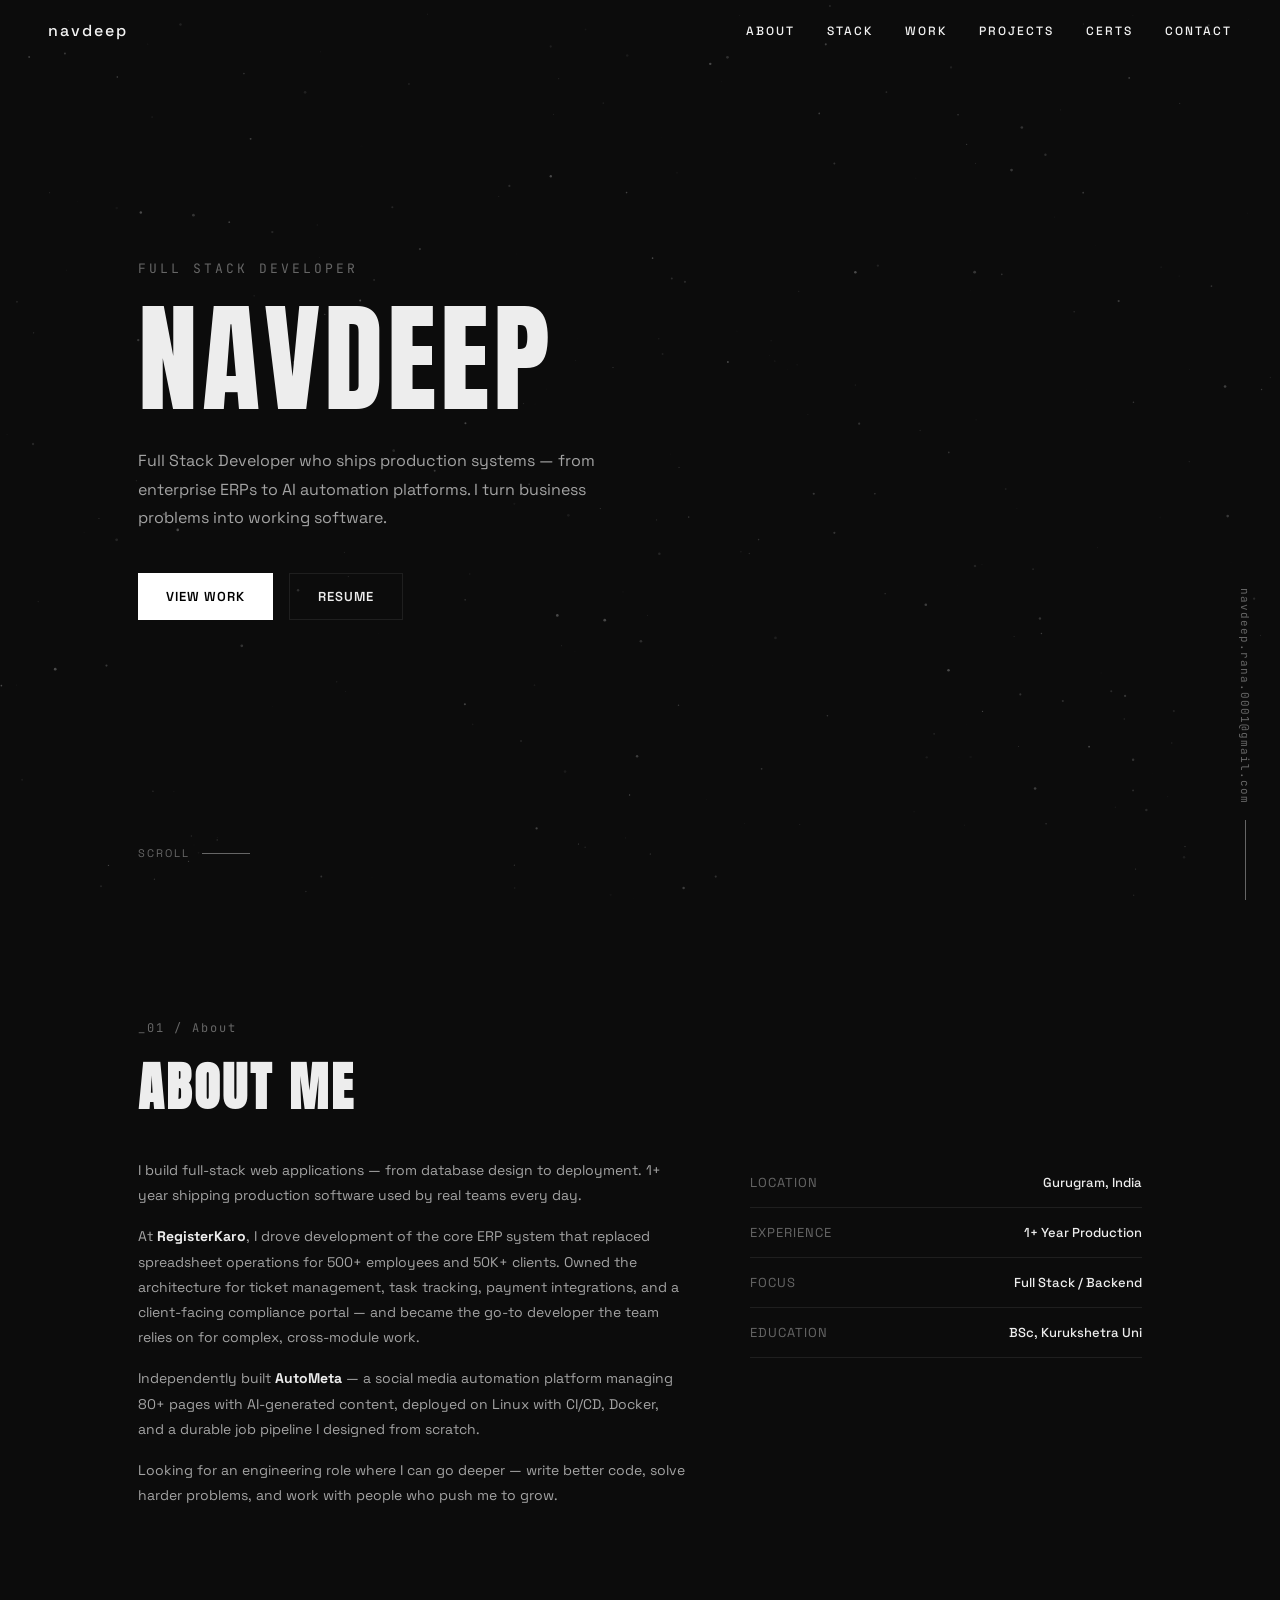
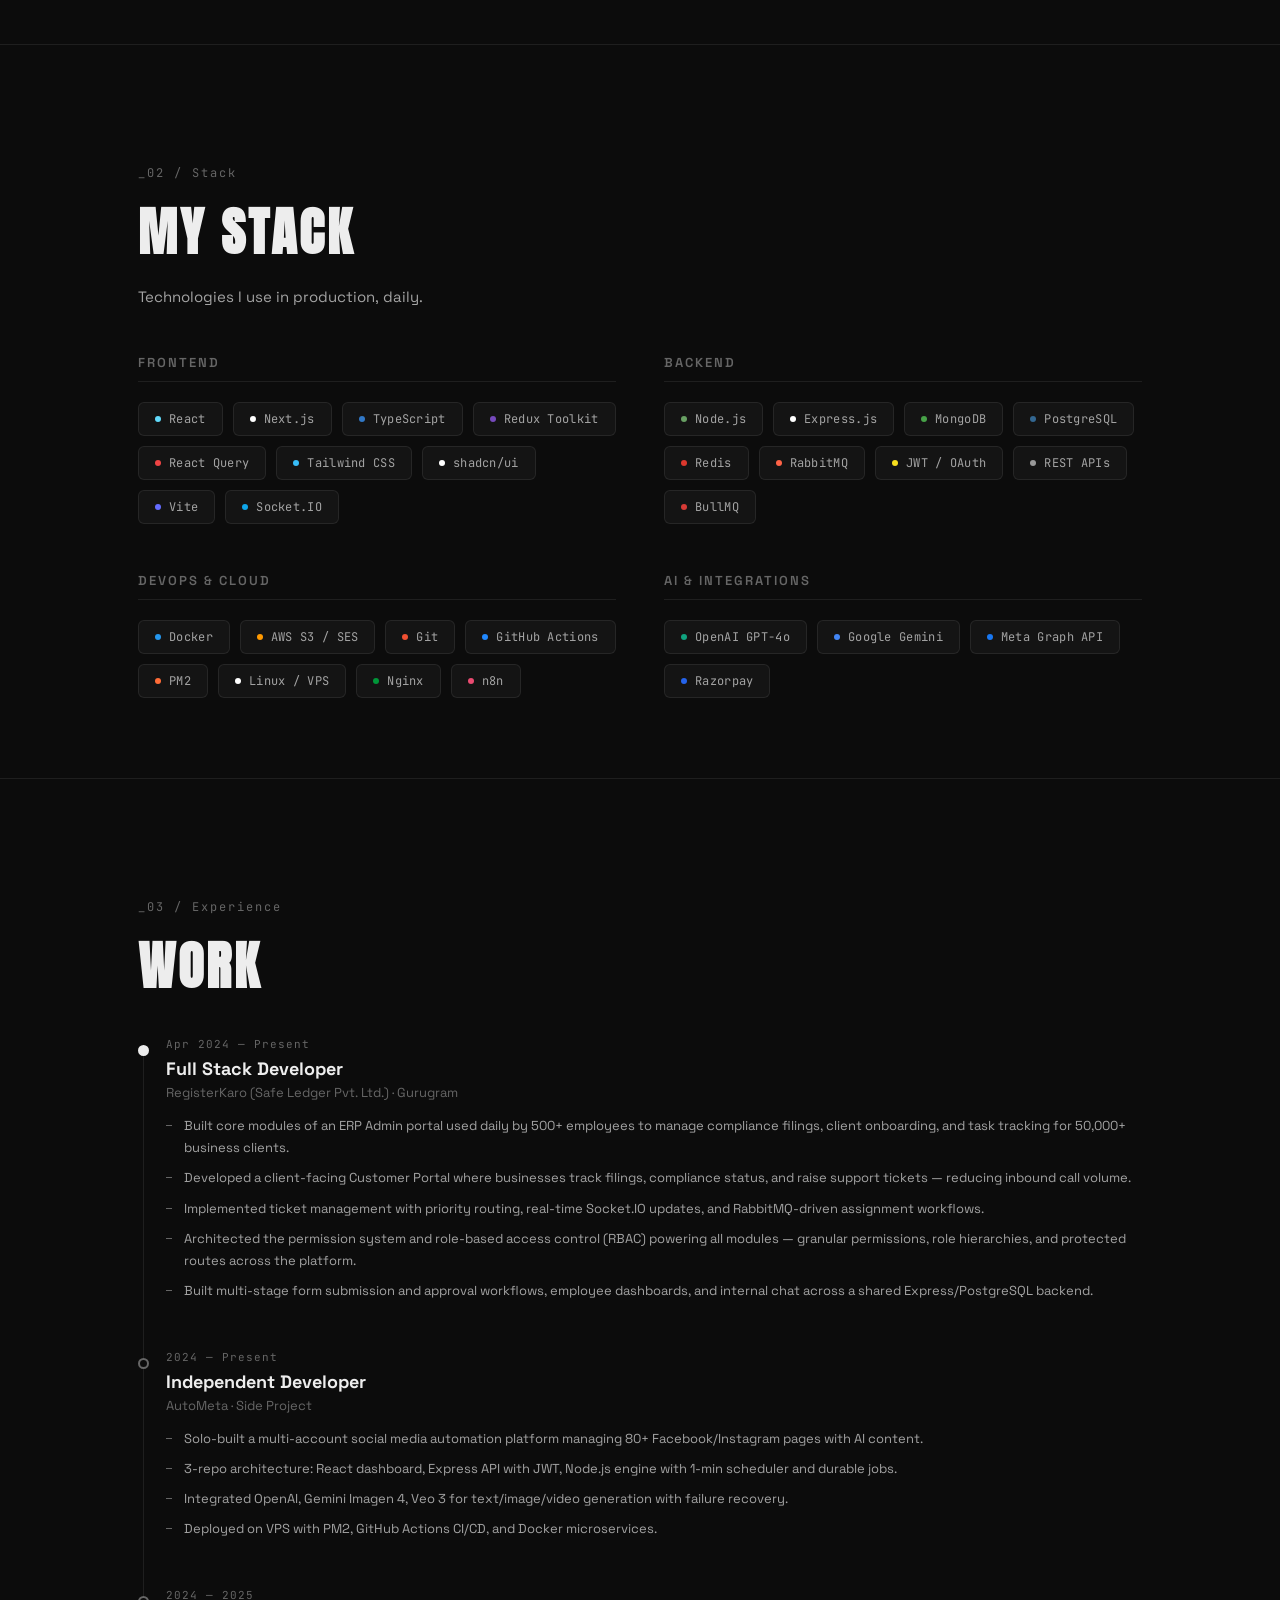
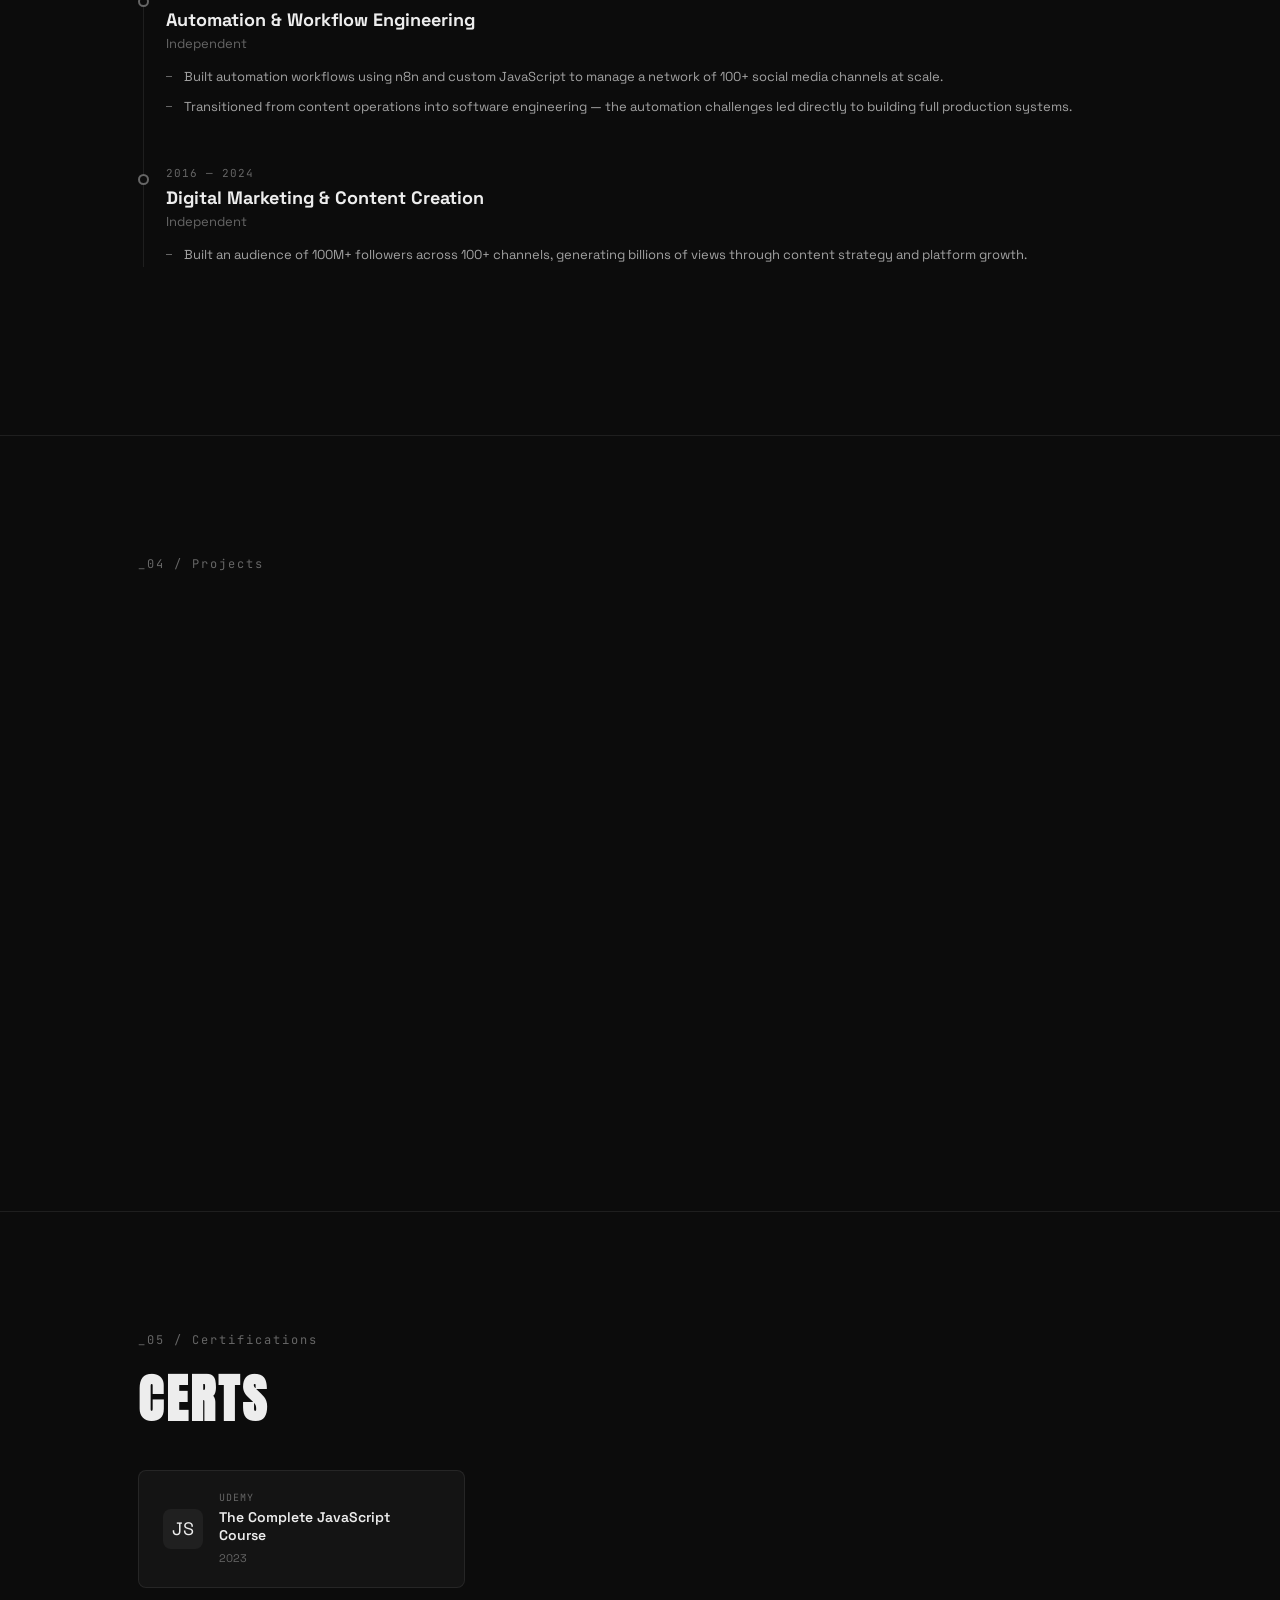
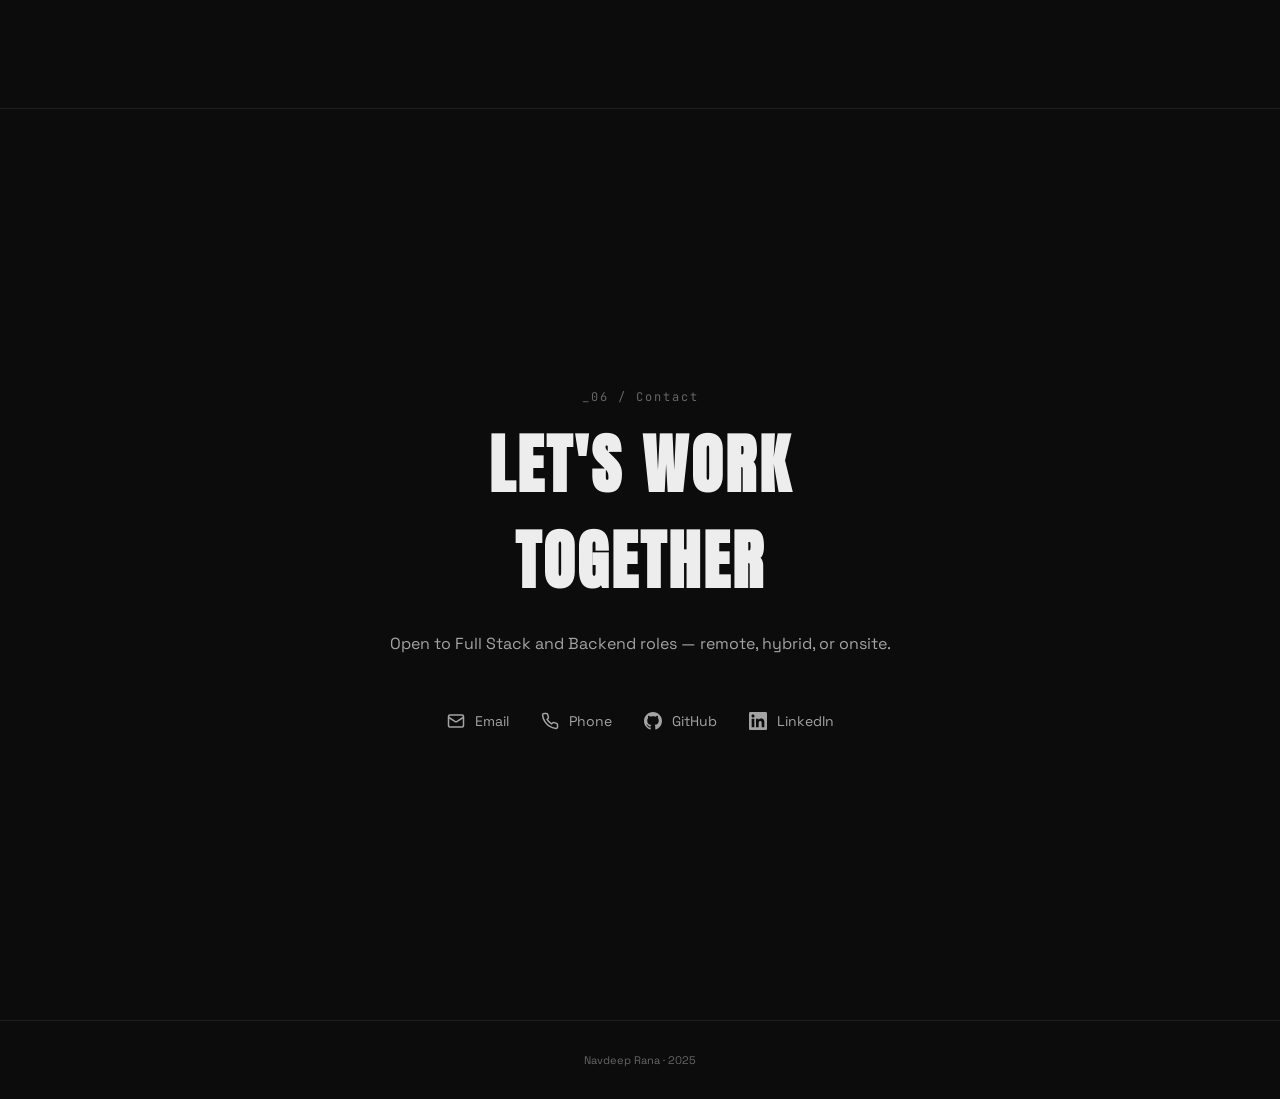
==== index.html @ f8d30737 "feat: portfolio site — space theme, shooting stars, trippy cursor, ATS resume - Loading screen with " ====
<!DOCTYPE html>
<html lang="en">
<head>
<meta charset="UTF-8">
<meta name="viewport" content="width=device-width, initial-scale=1.0">
<title>Navdeep | Full Stack Developer</title>
<link rel="preconnect" href="https://fonts.googleapis.com">
<link href="https://fonts.googleapis.com/css2?family=Anton&family=Space+Grotesk:wght@300;400;500;600;700&family=JetBrains+Mono:wght@400;500&display=swap" rel="stylesheet">
<link rel="stylesheet" href="style.css">
</head>
<body>

<!-- Loading Screen -->
<div class="loader" id="loader">
  <div class="loader-text" id="loaderText"></div>
</div>

<!-- Trippy Cursor (mix-blend-mode difference) -->
<div class="cursor" id="cursor"></div>

<canvas id="stars"></canvas>

<div class="side-email">navdeep.rana.0001@gmail.com</div>

<nav class="nav">
  <a href="#" class="nav-logo">navdeep</a>
  <div class="nav-links">
    <a href="#about">About</a>
    <a href="#stack">Stack</a>
    <a href="#experience">Work</a>
    <a href="#projects">Projects</a>
    <a href="#certifications">Certs</a>
    <a href="#contact">Contact</a>
  </div>
</nav>

<section class="hero" id="hero">
  <div class="hero-label">Full Stack Developer</div>
  <h1 class="hero-title" id="heroName"></h1>
  <p class="hero-sub">Full Stack Developer who ships production systems &mdash; from enterprise ERPs to AI automation platforms. I turn business problems into working software.</p>
  <div class="hero-cta">
    <a href="#projects" class="btn btn-primary">View Work</a>
    <a href="./Navdeep_Rana_CV.pdf" class="btn btn-ghost" download="Navdeep_Rana_CV.pdf">Resume</a>
  </div>
  <div class="scroll-hint"><span>Scroll</span><div class="scroll-hint-line"></div></div>
</section>

<section class="section" id="about">
  <div class="section-inner">
    <div class="section-label">_01 / About</div>
    <h2 class="section-title">About Me</h2>
    <div class="about-grid">
      <div class="about-text">
        <p>I build full-stack web applications &mdash; from database design to deployment. 1+ year shipping production software used by real teams every day.</p>
        <p>At <strong>RegisterKaro</strong>, I drove development of the core ERP system that replaced spreadsheet operations for 500+ employees and 50K+ clients. Owned the architecture for ticket management, task tracking, payment integrations, and a client-facing compliance portal &mdash; and became the go-to developer the team relies on for complex, cross-module work.</p>
        <p>Independently built <strong>AutoMeta</strong> &mdash; a social media automation platform managing 80+ pages with AI-generated content, deployed on Linux with CI/CD, Docker, and a durable job pipeline I designed from scratch.</p>
        <p>Looking for an engineering role where I can go deeper &mdash; write better code, solve harder problems, and work with people who push me to grow.</p>
      </div>
      <div class="about-details">
        <div class="detail-row"><span class="detail-label">Location</span><span class="detail-value">Gurugram, India</span></div>
        <div class="detail-row"><span class="detail-label">Experience</span><span class="detail-value">1+ Year Production</span></div>
        <div class="detail-row"><span class="detail-label">Focus</span><span class="detail-value">Full Stack / Backend</span></div>
        <div class="detail-row"><span class="detail-label">Education</span><span class="detail-value">BSc, Kurukshetra Uni</span></div>
      </div>
    </div>
  </div>
</section>

<div class="section-divider"></div>

<section class="section stack-section" id="stack">
  <div class="section-inner">
    <div class="section-label">_02 / Stack</div>
    <h2 class="section-title">My Stack</h2>
    <p class="section-sub">Technologies I use in production, daily.</p>
    <div class="stack-categories">
      <div class="stack-category">
        <h3>Frontend</h3>
        <div class="stack-grid">
          <div class="stack-item"><span class="stack-dot" style="--dot-color: #61dafb"></span>React</div>
          <div class="stack-item"><span class="stack-dot" style="--dot-color: #fff"></span>Next.js</div>
          <div class="stack-item"><span class="stack-dot" style="--dot-color: #3178c6"></span>TypeScript</div>
          <div class="stack-item"><span class="stack-dot" style="--dot-color: #764abc"></span>Redux Toolkit</div>
          <div class="stack-item"><span class="stack-dot" style="--dot-color: #ef4444"></span>React Query</div>
          <div class="stack-item"><span class="stack-dot" style="--dot-color: #38bdf8"></span>Tailwind CSS</div>
          <div class="stack-item"><span class="stack-dot" style="--dot-color: #fff"></span>shadcn/ui</div>
          <div class="stack-item"><span class="stack-dot" style="--dot-color: #646cff"></span>Vite</div>
          <div class="stack-item"><span class="stack-dot" style="--dot-color: #0ea5e9"></span>Socket.IO</div>
        </div>
      </div>
      <div class="stack-category">
        <h3>Backend</h3>
        <div class="stack-grid">
          <div class="stack-item"><span class="stack-dot" style="--dot-color: #68a063"></span>Node.js</div>
          <div class="stack-item"><span class="stack-dot" style="--dot-color: #fff"></span>Express.js</div>
          <div class="stack-item"><span class="stack-dot" style="--dot-color: #47a248"></span>MongoDB</div>
          <div class="stack-item"><span class="stack-dot" style="--dot-color: #336791"></span>PostgreSQL</div>
          <div class="stack-item"><span class="stack-dot" style="--dot-color: #dc382d"></span>Redis</div>
          <div class="stack-item"><span class="stack-dot" style="--dot-color: #ff6347"></span>RabbitMQ</div>
          <div class="stack-item"><span class="stack-dot" style="--dot-color: #f7df1e"></span>JWT / OAuth</div>
          <div class="stack-item"><span class="stack-dot" style="--dot-color: #999"></span>REST APIs</div>
          <div class="stack-item"><span class="stack-dot" style="--dot-color: #d63a35"></span>BullMQ</div>
        </div>
      </div>
      <div class="stack-category">
        <h3>DevOps & Cloud</h3>
        <div class="stack-grid">
          <div class="stack-item"><span class="stack-dot" style="--dot-color: #2496ed"></span>Docker</div>
          <div class="stack-item"><span class="stack-dot" style="--dot-color: #ff9900"></span>AWS S3 / SES</div>
          <div class="stack-item"><span class="stack-dot" style="--dot-color: #f05032"></span>Git</div>
          <div class="stack-item"><span class="stack-dot" style="--dot-color: #2088ff"></span>GitHub Actions</div>
          <div class="stack-item"><span class="stack-dot" style="--dot-color: #ff6c37"></span>PM2</div>
          <div class="stack-item"><span class="stack-dot" style="--dot-color: #fff"></span>Linux / VPS</div>
          <div class="stack-item"><span class="stack-dot" style="--dot-color: #009639"></span>Nginx</div>
          <div class="stack-item"><span class="stack-dot" style="--dot-color: #ea4b71"></span>n8n</div>
        </div>
      </div>
      <div class="stack-category">
        <h3>AI & Integrations</h3>
        <div class="stack-grid">
          <div class="stack-item"><span class="stack-dot" style="--dot-color: #10a37f"></span>OpenAI GPT-4o</div>
          <div class="stack-item"><span class="stack-dot" style="--dot-color: #4285f4"></span>Google Gemini</div>
          <div class="stack-item"><span class="stack-dot" style="--dot-color: #1877f2"></span>Meta Graph API</div>
          <div class="stack-item"><span class="stack-dot" style="--dot-color: #2563eb"></span>Razorpay</div>
        </div>
      </div>
    </div>
  </div>
</section>

<div class="section-divider"></div>

<section class="section" id="experience">
  <div class="section-inner">
    <div class="section-label">_03 / Experience</div>
    <h2 class="section-title">Work</h2>
    <div class="timeline">
      <div class="timeline-item">
        <div class="timeline-dot"></div>
        <div class="timeline-content">
          <div class="timeline-date">Apr 2024 &mdash; Present</div>
          <h3>Full Stack Developer</h3>
          <div class="timeline-company">RegisterKaro (Safe Ledger Pvt. Ltd.) &middot; Gurugram</div>
          <ul>
            <li>Built core modules of an ERP Admin portal used daily by 500+ employees to manage compliance filings, client onboarding, and task tracking for 50,000+ business clients.</li>
            <li>Developed a client-facing Customer Portal where businesses track filings, compliance status, and raise support tickets &mdash; reducing inbound call volume.</li>
            <li>Implemented ticket management with priority routing, real-time Socket.IO updates, and RabbitMQ-driven assignment workflows.</li>
            <li>Architected the permission system and role-based access control (RBAC) powering all modules &mdash; granular permissions, role hierarchies, and protected routes across the platform.</li>
            <li>Built multi-stage form submission and approval workflows, employee dashboards, and internal chat across a shared Express/PostgreSQL backend.</li>
          </ul>
        </div>
      </div>
      <div class="timeline-item">
        <div class="timeline-dot"></div>
        <div class="timeline-content">
          <div class="timeline-date">2024 &mdash; Present</div>
          <h3>Independent Developer</h3>
          <div class="timeline-company">AutoMeta &middot; Side Project</div>
          <ul>
            <li>Solo-built a multi-account social media automation platform managing 80+ Facebook/Instagram pages with AI content.</li>
            <li>3-repo architecture: React dashboard, Express API with JWT, Node.js engine with 1-min scheduler and durable jobs.</li>
            <li>Integrated OpenAI, Gemini Imagen 4, Veo 3 for text/image/video generation with failure recovery.</li>
            <li>Deployed on VPS with PM2, GitHub Actions CI/CD, and Docker microservices.</li>
          </ul>
        </div>
      </div>
      <div class="timeline-item">
        <div class="timeline-dot"></div>
        <div class="timeline-content">
          <div class="timeline-date">2024 &mdash; 2025</div>
          <h3>Automation & Workflow Engineering</h3>
          <div class="timeline-company">Independent</div>
          <ul>
            <li>Built automation workflows using n8n and custom JavaScript to manage a network of 100+ social media channels at scale.</li>
            <li>Transitioned from content operations into software engineering &mdash; the automation challenges led directly to building full production systems.</li>
          </ul>
        </div>
      </div>
      <div class="timeline-item">
        <div class="timeline-dot"></div>
        <div class="timeline-content">
          <div class="timeline-date">2016 &mdash; 2024</div>
          <h3>Digital Marketing & Content Creation</h3>
          <div class="timeline-company">Independent</div>
          <ul>
            <li>Built an audience of 100M+ followers across 100+ channels, generating billions of views through content strategy and platform growth.</li>
          </ul>
        </div>
      </div>
    </div>
  </div>
</section>

<div class="section-divider"></div>

<section class="section" id="projects">
  <div class="section-inner">
    <div class="section-label">_04 / Projects</div>
    <h2 class="section-title">Selected Projects</h2>
    <div class="projects-list">
      <a class="project-row" href="#" data-image="">
        <span class="project-num">_01</span>
        <span class="project-title">ERP Admin</span>
        <span class="project-tags-inline"><span>React</span><span>Next.js</span><span>PostgreSQL</span><span>Redis</span></span>
        <span class="project-arrow">&rarr;</span>
      </a>
      <a class="project-row" href="#" data-image="">
        <span class="project-num">_02</span>
        <span class="project-title">Customer Portal</span>
        <span class="project-tags-inline"><span>React</span><span>TypeScript</span><span>Tailwind</span></span>
        <span class="project-arrow">&rarr;</span>
      </a>
      <a class="project-row" href="https://botwinder.space" target="_blank" data-image="">
        <span class="project-num">_03</span>
        <span class="project-title">AutoMeta</span>
        <span class="project-tags-inline"><span>Node.js</span><span>MongoDB</span><span>OpenAI</span><span>Docker</span></span>
        <span class="project-arrow">&rarr;</span>
      </a>
      <a class="project-row" href="#" data-image="">
        <span class="project-num">_04</span>
        <span class="project-title">Gym Tracker</span>
        <span class="project-tags-inline"></span>
        <span class="project-arrow">&rarr;</span>
      </a>
    </div>
  </div>
</section>

<div class="section-divider"></div>

<section class="section" id="certifications">
  <div class="section-inner">
    <div class="section-label">_05 / Certifications</div>
    <h2 class="section-title">Certs</h2>
    <div class="certs-grid">
      <div class="cert-card" data-image="">
        <div class="cert-icon">JS</div>
        <div class="cert-info">
          <div class="cert-org">Udemy</div>
          <h3>The Complete JavaScript Course</h3>
          <span class="cert-year">2023</span>
        </div>
      </div>
    </div>
  </div>
</section>

<div class="section-divider"></div>

<section class="section" id="contact">
  <div class="contact-section">
    <div class="section-label">_06 / Contact</div>
    <h2 class="section-title">Let's Work<br>Together</h2>
    <p class="contact-sub">Open to Full Stack and Backend roles &mdash; remote, hybrid, or onsite.</p>
    <div class="contact-links">
      <a href="mailto:navdeep.rana.0001@gmail.com" class="contact-link">
        <svg width="18" height="18" viewBox="0 0 24 24" fill="none" stroke="currentColor" stroke-width="2"><rect x="2" y="4" width="20" height="16" rx="2"/><path d="m22 7-8.97 5.7a1.94 1.94 0 0 1-2.06 0L2 7"/></svg>
        Email
      </a>
      <a href="tel:+918683011999" class="contact-link">
        <svg width="18" height="18" viewBox="0 0 24 24" fill="none" stroke="currentColor" stroke-width="2"><path d="M22 16.92v3a2 2 0 0 1-2.18 2 19.79 19.79 0 0 1-8.63-3.07 19.5 19.5 0 0 1-6-6 19.79 19.79 0 0 1-3.07-8.67A2 2 0 0 1 4.11 2h3a2 2 0 0 1 2 1.72c.127.96.361 1.903.7 2.81a2 2 0 0 1-.45 2.11L8.09 9.91a16 16 0 0 0 6 6l1.27-1.27a2 2 0 0 1 2.11-.45c.907.339 1.85.573 2.81.7A2 2 0 0 1 22 16.92z"/></svg>
        Phone
      </a>
      <a href="https://github.com/nav82deep" target="_blank" class="contact-link">
        <svg width="18" height="18" viewBox="0 0 24 24" fill="currentColor"><path d="M12 0c-6.626 0-12 5.373-12 12 0 5.302 3.438 9.8 8.207 11.387.599.111.793-.261.793-.577v-2.234c-3.338.726-4.033-1.416-4.033-1.416-.546-1.387-1.333-1.756-1.333-1.756-1.089-.745.083-.729.083-.729 1.205.084 1.839 1.237 1.839 1.237 1.07 1.834 2.807 1.304 3.492.997.107-.775.418-1.305.762-1.604-2.665-.305-5.467-1.334-5.467-5.931 0-1.311.469-2.381 1.236-3.221-.124-.303-.535-1.524.117-3.176 0 0 1.008-.322 3.301 1.23.957-.266 1.983-.399 3.003-.404 1.02.005 2.047.138 3.006.404 2.291-1.552 3.297-1.23 3.297-1.23.653 1.653.242 2.874.118 3.176.77.84 1.235 1.911 1.235 3.221 0 4.609-2.807 5.624-5.479 5.921.43.372.823 1.102.823 2.222v3.293c0 .319.192.694.801.576 4.765-1.589 8.199-6.086 8.199-11.386 0-6.627-5.373-12-12-12z"/></svg>
        GitHub
      </a>
      <a href="https://www.linkedin.com/in/navdeep-813831244/" target="_blank" class="contact-link">
        <svg width="18" height="18" viewBox="0 0 24 24" fill="currentColor"><path d="M20.447 20.452h-3.554v-5.569c0-1.328-.027-3.037-1.852-3.037-1.853 0-2.136 1.445-2.136 2.939v5.667H9.351V9h3.414v1.561h.046c.477-.9 1.637-1.85 3.37-1.85 3.601 0 4.267 2.37 4.267 5.455v6.286zM5.337 7.433c-1.144 0-2.063-.926-2.063-2.065 0-1.138.92-2.063 2.063-2.063 1.14 0 2.064.925 2.064 2.063 0 1.139-.925 2.065-2.064 2.065zm1.782 13.019H3.555V9h3.564v11.452zM22.225 0H1.771C.792 0 0 .774 0 1.729v20.542C0 23.227.792 24 1.771 24h20.451C23.2 24 24 23.227 24 22.271V1.729C24 .774 23.2 0 22.222 0h.003z"/></svg>
        LinkedIn
      </a>
    </div>
  </div>
</section>

<footer class="footer">Navdeep Rana &middot; 2025</footer>

<script src="script.js"></script>
</body>
</html>
---- style.css ----
/* ═══════════════════════════════════════════════════════════════
   NAVDEEP RANA — PORTFOLIO
   Tajmirul-inspired muted dark theme, loading reveal, grid stack
   ═══════════════════════════════════════════════════════════════ */

@import url('https://fonts.googleapis.com/css2?family=Anton&family=Space+Grotesk:wght@300;400;500;600;700&family=JetBrains+Mono:wght@400;500&display=swap');

:root {
  --bg: #0c0c0c;
  --bg-card: #141414;
  --bg-elevated: #1a1a1a;
  --border: rgba(255, 255, 255, 0.08);
  --text: #ededed;
  --text-secondary: #a3a3a3;
  --text-muted: #666;
  --accent: #ededed;
  --accent-dim: rgba(255, 255, 255, 0.05);
  --font-display: 'Anton', sans-serif;
  --font-body: 'Space Grotesk', sans-serif;
  --mono: 'JetBrains Mono', monospace;
}

* { margin: 0; padding: 0; box-sizing: border-box; }
html { scroll-behavior: smooth; }
body {
  font-family: var(--font-body);
  background: var(--bg);
  color: var(--text);
  overflow-x: hidden;
  cursor: none;
}
a { color: inherit; text-decoration: none; }
::selection { background: #fff; color: #000; }

/* ── Loading Screen ───────────────────────────────────────────── */
.loader {
  position: fixed;
  inset: 0;
  background: var(--bg);
  display: flex;
  align-items: center;
  justify-content: center;
  z-index: 10000;
  transition: opacity 0.6s ease, visibility 0.6s ease;
}
.loader.done {
  opacity: 0;
  visibility: hidden;
  pointer-events: none;
  transition: opacity 0.5s ease 0.1s, visibility 0.5s ease 0.1s;
}
.loader-text {
  font-family: var(--font-display);
  font-size: clamp(36px, 8vw, 80px);
  color: var(--text);
  letter-spacing: 8px;
  text-transform: uppercase;
  overflow: visible;
  position: relative;
}

/* Phase 1: Letters appear — slide up, right-to-left stagger */
.loader-letter {
  display: inline-block;
  opacity: 0;
  transform: translateY(60px);
  animation: loaderIn 0.5s cubic-bezier(0.16, 1, 0.3, 1) forwards;
}

@keyframes loaderIn {
  to { opacity: 1; transform: translateY(0); }
}

/* Phase 2: Letters fall out — right-to-left, staggered, matching hero drop style */
.loader-letter.falling {
  animation: loaderFall 0.6s cubic-bezier(0.55, 0, 1, 0.45) forwards !important;
}

@keyframes loaderFall {
  0% { opacity: 1; transform: translateY(0) scale(1) rotate(0deg); }
  30% { opacity: 1; transform: translateY(-10px) scale(1.05) rotate(-2deg); }
  100% { opacity: 0; transform: translateY(200px) scale(0.9) rotate(5deg); }
}

/* ── Trippy Cursor (mix-blend-mode difference) ────────────────── */
.cursor {
  position: fixed;
  top: 0; left: 0;
  width: 20px; height: 20px;
  background: #fff;
  border-radius: 50%;
  pointer-events: none;
  z-index: 9999;
  mix-blend-mode: difference;
  transform: translate(-50%, -50%);
  transition: width 0.4s cubic-bezier(0.16, 1, 0.3, 1),
              height 0.4s cubic-bezier(0.16, 1, 0.3, 1);
}
.cursor.hover {
  width: 80px;
  height: 80px;
}
.cursor.click {
  width: 10px;
  height: 10px;
}
/* Trail hidden — single cursor only */
.cursor-trail { display: none; }
@media (max-width: 768px) {
  .cursor { display: none; }
  body { cursor: auto; }
}

/* ── Stars Canvas ─────────────────────────────────────────────── */
#stars {
  position: fixed;
  inset: 0;
  z-index: 0;
  pointer-events: none;
  opacity: 0.4;
}

/* ── Navigation ───────────────────────────────────────────────── */
.nav {
  position: fixed;
  top: 0; left: 0; right: 0;
  display: flex;
  align-items: center;
  justify-content: space-between;
  padding: 20px 48px;
  z-index: 100;
  mix-blend-mode: difference;
}
.nav-logo {
  font-family: var(--font-body);
  font-size: 16px;
  font-weight: 500;
  letter-spacing: 2px;
  color: #fff;
  text-transform: lowercase;
}
.nav-links { display: flex; gap: 32px; }
.nav-links a {
  font-size: 12px;
  font-weight: 500;
  color: #fff;
  text-transform: uppercase;
  letter-spacing: 2px;
  opacity: 0.5;
  transition: opacity 0.3s;
}
.nav-links a:hover, .nav-links a.active { opacity: 1; }

/* Vertical email (fixed right side, desktop only) */
.side-email {
  position: fixed;
  right: 28px;
  bottom: 0;
  writing-mode: vertical-rl;
  font-family: var(--mono);
  font-size: 11px;
  color: var(--text-muted);
  letter-spacing: 1px;
  z-index: 50;
  display: flex;
  align-items: center;
  gap: 16px;
}
.side-email::after {
  content: '';
  width: 1px;
  height: 80px;
  background: var(--text-muted);
}

/* ── Hero ─────────────────────────────────────────────────────── */
.hero {
  min-height: 100vh;
  display: flex;
  flex-direction: column;
  justify-content: center;
  position: relative;
  z-index: 1;
  padding: 140px 48px 80px;
  max-width: 1100px;
  margin: 0 auto;
}
.hero-label {
  font-family: var(--mono);
  font-size: 13px;
  color: var(--text-muted);
  letter-spacing: 3px;
  text-transform: uppercase;
  margin-bottom: 24px;
}
.hero-title {
  font-family: var(--font-display);
  font-size: clamp(56px, 12vw, 120px);
  font-weight: 400;
  line-height: 0.95;
  letter-spacing: 4px;
  text-transform: uppercase;
  margin-bottom: 32px;
}
.hero-title-line {
  display: block;
  overflow: hidden;
}
.hero-title-line span {
  display: inline-block;
}
.hero-title .outline {
  -webkit-text-stroke: 1.5px var(--text);
  color: transparent;
}
.hero-sub {
  font-size: 16px;
  color: var(--text-secondary);
  line-height: 1.8;
  max-width: 480px;
  margin-bottom: 40px;
}
.hero-cta {
  display: flex;
  gap: 16px;
  margin-bottom: 80px;
}

.btn {
  display: inline-flex;
  align-items: center;
  gap: 8px;
  padding: 14px 28px;
  font-size: 13px;
  font-weight: 600;
  font-family: var(--font-body);
  letter-spacing: 1px;
  text-transform: uppercase;
  border: none;
  border-radius: 0;
  transition: all 0.3s;
}
.btn-primary {
  background: #fff;
  color: #000;
}
.btn-primary:hover { background: #ddd; }
.btn-ghost {
  background: transparent;
  color: var(--text);
  border: 1px solid var(--border);
}
.btn-ghost:hover { border-color: var(--text); }

.scroll-hint {
  position: absolute;
  bottom: 40px;
  left: 48px;
  font-size: 11px;
  color: var(--text-muted);
  text-transform: uppercase;
  letter-spacing: 2px;
  display: flex;
  align-items: center;
  gap: 12px;
}
.scroll-hint-line {
  width: 48px; height: 1px;
  background: var(--text-muted);
  position: relative;
  overflow: hidden;
}
.scroll-hint-line::after {
  content: '';
  position: absolute;
  top: 0; left: -100%;
  width: 100%; height: 100%;
  background: var(--text);
  animation: scrollLine 2s ease infinite;
}

/* ── Sections ─────────────────────────────────────────────────── */
.section {
  position: relative;
  z-index: 1;
  padding: 120px 0;
}
.section-inner {
  max-width: 1100px;
  margin: 0 auto;
  padding: 0 48px;
}
.section-label {
  font-family: var(--mono);
  font-size: 12px;
  color: var(--text-muted);
  letter-spacing: 2px;
  margin-bottom: 12px;
}
.section-title {
  font-family: var(--font-display);
  font-size: clamp(32px, 5vw, 52px);
  letter-spacing: 3px;
  text-transform: uppercase;
  margin-bottom: 16px;
}
.section-sub {
  color: var(--text-secondary);
  font-size: 15px;
  margin-bottom: 48px;
  max-width: 500px;
}
.section-divider {
  width: 100%;
  height: 1px;
  background: var(--border);
}

/* ── About ────────────────────────────────────────────────────── */
.about-grid {
  display: grid;
  grid-template-columns: 1.4fr 1fr;
  gap: 64px;
  margin-top: 32px;
}
.about-text p {
  color: var(--text-secondary);
  line-height: 1.8;
  margin-bottom: 16px;
  font-size: 14px;
}
.about-text strong { color: var(--text); }
.detail-row {
  display: flex;
  justify-content: space-between;
  padding: 16px 0;
  border-bottom: 1px solid var(--border);
  font-size: 13px;
}
.detail-label { color: var(--text-muted); text-transform: uppercase; letter-spacing: 1px; }
.detail-value { font-weight: 500; }

/* ── Tech Stack Grid (tajmirul-style) ─────────────────────────── */
.stack-section { padding-bottom: 80px; }
.stack-categories {
  display: grid;
  grid-template-columns: 1fr 1fr;
  gap: 48px;
  margin-top: 32px;
}
.stack-category h3 {
  font-size: 13px;
  font-weight: 600;
  color: var(--text-muted);
  text-transform: uppercase;
  letter-spacing: 2px;
  margin-bottom: 20px;
  padding-bottom: 10px;
  border-bottom: 1px solid var(--border);
}
.stack-grid {
  display: flex;
  flex-wrap: wrap;
  gap: 10px;
}
.stack-item {
  display: flex;
  align-items: center;
  gap: 8px;
  padding: 8px 16px;
  background: var(--bg-card);
  border: 1px solid var(--border);
  border-radius: 6px;
  font-size: 12px;
  font-family: var(--mono);
  color: var(--text-secondary);
  transition: all 0.25s;
  letter-spacing: 0.3px;
}
.stack-item:hover {
  border-color: rgba(255, 255, 255, 0.25);
  color: var(--text);
  background: var(--bg-elevated);
  transform: translateY(-2px);
}
.stack-dot {
  width: 6px; height: 6px;
  border-radius: 50%;
  background: var(--dot-color, #666);
  flex-shrink: 0;
}

/* ── Timeline (Experience) ────────────────────────────────────── */
.timeline { position: relative; padding-left: 28px; margin-top: 32px; }
.timeline::before {
  content: '';
  position: absolute;
  left: 5px; top: 8px; bottom: 0;
  width: 1px;
  background: var(--border);
}
.timeline-item { position: relative; margin-bottom: 48px; }
.timeline-dot {
  position: absolute;
  left: -28px; top: 8px;
  width: 11px; height: 11px;
  border-radius: 50%;
  background: var(--bg);
  border: 2px solid var(--text-muted);
}
.timeline-item:first-child .timeline-dot {
  background: var(--text);
  border-color: var(--text);
}
.timeline-date {
  font-family: var(--mono);
  font-size: 11px;
  color: var(--text-muted);
  letter-spacing: 1px;
  margin-bottom: 6px;
}
.timeline-content h3 {
  font-size: 18px;
  font-weight: 700;
  margin-bottom: 4px;
}
.timeline-company {
  font-size: 13px;
  color: var(--text-muted);
  margin-bottom: 14px;
}
.timeline-content ul { list-style: none; padding: 0; }
.timeline-content li {
  position: relative;
  padding-left: 18px;
  margin-bottom: 8px;
  font-size: 13px;
  color: var(--text-secondary);
  line-height: 1.7;
}
.timeline-content li::before {
  content: '';
  position: absolute;
  left: 0; top: 10px;
  width: 6px; height: 1px;
  background: var(--text-muted);
}

/* ── Projects (tajmirul hover-image style) ────────────────────── */
.projects-list { margin-top: 32px; }
.project-row {
  display: flex;
  align-items: center;
  justify-content: space-between;
  padding: 28px 0;
  border-bottom: 1px solid var(--border);
  transition: all 0.3s;
  position: relative;
}
.project-row:first-child { border-top: 1px solid var(--border); }
.project-row:hover { padding-left: 16px; }
.project-row:hover .project-title { opacity: 1; }
.project-row:hover .project-arrow { opacity: 1; transform: translateX(4px); }

.project-num {
  font-family: var(--mono);
  font-size: 12px;
  color: var(--text-muted);
  min-width: 40px;
}
.project-title {
  font-family: var(--font-display);
  font-size: 28px;
  letter-spacing: 2px;
  text-transform: uppercase;
  flex: 1;
  opacity: 0.7;
  transition: opacity 0.3s;
}
.project-tags-inline {
  display: flex;
  gap: 8px;
  margin-right: 24px;
}
.project-tags-inline span {
  font-family: var(--mono);
  font-size: 10px;
  color: var(--text-muted);
  padding: 3px 8px;
  border: 1px solid var(--border);
  border-radius: 3px;
}
.project-arrow {
  font-size: 20px;
  color: var(--text-muted);
  opacity: 0;
  transition: all 0.3s;
}

/* Hover image that follows cursor */
.project-hover-img {
  position: fixed;
  pointer-events: none;
  z-index: 200;
  width: 340px;
  height: 220px;
  object-fit: cover;
  border-radius: 4px;
  opacity: 0;
  transform: scale(0.9);
  transition: opacity 0.35s ease, transform 0.35s ease;
}
.project-hover-img.visible {
  opacity: 1;
  transform: scale(1);
}

/* ── Certifications ───────────────────────────────────────────── */
.certs-grid {
  display: grid;
  grid-template-columns: repeat(auto-fill, minmax(300px, 1fr));
  gap: 12px;
  margin-top: 32px;
}
.cert-card {
  display: flex;
  align-items: center;
  gap: 16px;
  padding: 20px 24px;
  background: var(--bg-card);
  border: 1px solid var(--border);
  border-radius: 8px;
  transition: all 0.3s;
}
.cert-card:hover {
  border-color: rgba(255, 255, 255, 0.2);
  transform: translateY(-2px);
}
.cert-icon {
  width: 40px; height: 40px;
  background: var(--accent-dim);
  border-radius: 8px;
  display: flex;
  align-items: center;
  justify-content: center;
  flex-shrink: 0;
  font-size: 18px;
}
.cert-info { flex: 1; }
.cert-org {
  font-family: var(--mono);
  font-size: 10px;
  color: var(--text-muted);
  text-transform: uppercase;
  letter-spacing: 1px;
  margin-bottom: 4px;
}
.cert-card h3 { font-size: 14px; font-weight: 600; margin-bottom: 2px; }
.cert-year { font-size: 11px; color: var(--text-muted); }

/* Cert hover preview */
.cert-preview {
  position: fixed;
  pointer-events: none;
  z-index: 200;
  max-width: 400px;
  border-radius: 8px;
  opacity: 0;
  transform: scale(0.9);
  transition: opacity 0.3s, transform 0.3s;
  box-shadow: 0 20px 60px rgba(0, 0, 0, 0.8);
}
.cert-preview.visible { opacity: 1; transform: scale(1); }

/* ── Contact ──────────────────────────────────────────────────── */
.contact-section {
  text-align: center;
  padding: 160px 48px;
}
.contact-section .section-title {
  font-size: clamp(36px, 6vw, 64px);
  margin-bottom: 24px;
}
.contact-sub {
  font-size: 16px;
  color: var(--text-secondary);
  margin-bottom: 48px;
}
.contact-links {
  display: flex;
  justify-content: center;
  gap: 32px;
  flex-wrap: wrap;
}
.contact-link {
  display: flex;
  align-items: center;
  gap: 10px;
  font-size: 14px;
  color: var(--text-secondary);
  transition: color 0.3s;
  padding: 10px 0;
}
.contact-link:hover { color: var(--text); }
.contact-link svg { flex-shrink: 0; }

/* ── Footer ───────────────────────────────────────────────────── */
.footer {
  text-align: center;
  padding: 32px 48px;
  font-size: 11px;
  color: var(--text-muted);
  border-top: 1px solid var(--border);
  position: relative;
  z-index: 1;
}

/* ── Animations ───────────────────────────────────────────────── */
/* Hero name — letters drop from above like falling from loader */
.hero-letter {
  display: inline-block;
  opacity: 0;
  transform: translateY(-120px) scale(1.1);
  animation: heroDrop 0.7s cubic-bezier(0.34, 1.56, 0.64, 1) forwards;
}

@keyframes heroDrop {
  0% {
    opacity: 0;
    transform: translateY(-120px) scale(1.1) rotate(-5deg);
  }
  50% {
    opacity: 1;
    transform: translateY(8px) scale(1) rotate(1deg);
  }
  70% {
    transform: translateY(-4px) scale(1) rotate(0deg);
  }
  100% {
    opacity: 1;
    transform: translateY(0) scale(1) rotate(0deg);
  }
}

@keyframes scrollLine {
  0% { left: -100%; }
  100% { left: 100%; }
}

/* Scroll reveal — falls back down when scrolled away */
.reveal {
  opacity: 0;
  transform: translateY(30px);
  transition: opacity 0.6s ease, transform 0.6s ease;
}
.reveal.visible {
  opacity: 1;
  transform: translateY(0);
}
.reveal.fallen {
  opacity: 0;
  transform: translateY(40px);
  transition: opacity 0.4s ease, transform 0.8s cubic-bezier(0.55, 0, 1, 0.45);
}

/* ── Responsive ───────────────────────────────────────────────── */
@media (max-width: 768px) {
  .nav { padding: 16px 24px; }
  .nav-links { gap: 14px; }
  .nav-links a { font-size: 10px; letter-spacing: 1px; }
  .hero { padding: 100px 24px 60px; }
  .hero-stats { gap: 28px; }
  .stat-num { font-size: 28px; }
  .section-inner { padding: 0 24px; }
  .about-grid { grid-template-columns: 1fr; gap: 32px; }
  .stack-categories { grid-template-columns: 1fr; gap: 32px; }
  .project-title { font-size: 18px; }
  .project-tags-inline { display: none; }
  .side-email { display: none; }
  .contact-links { flex-direction: column; align-items: center; }
  .certs-grid { grid-template-columns: 1fr; }
}
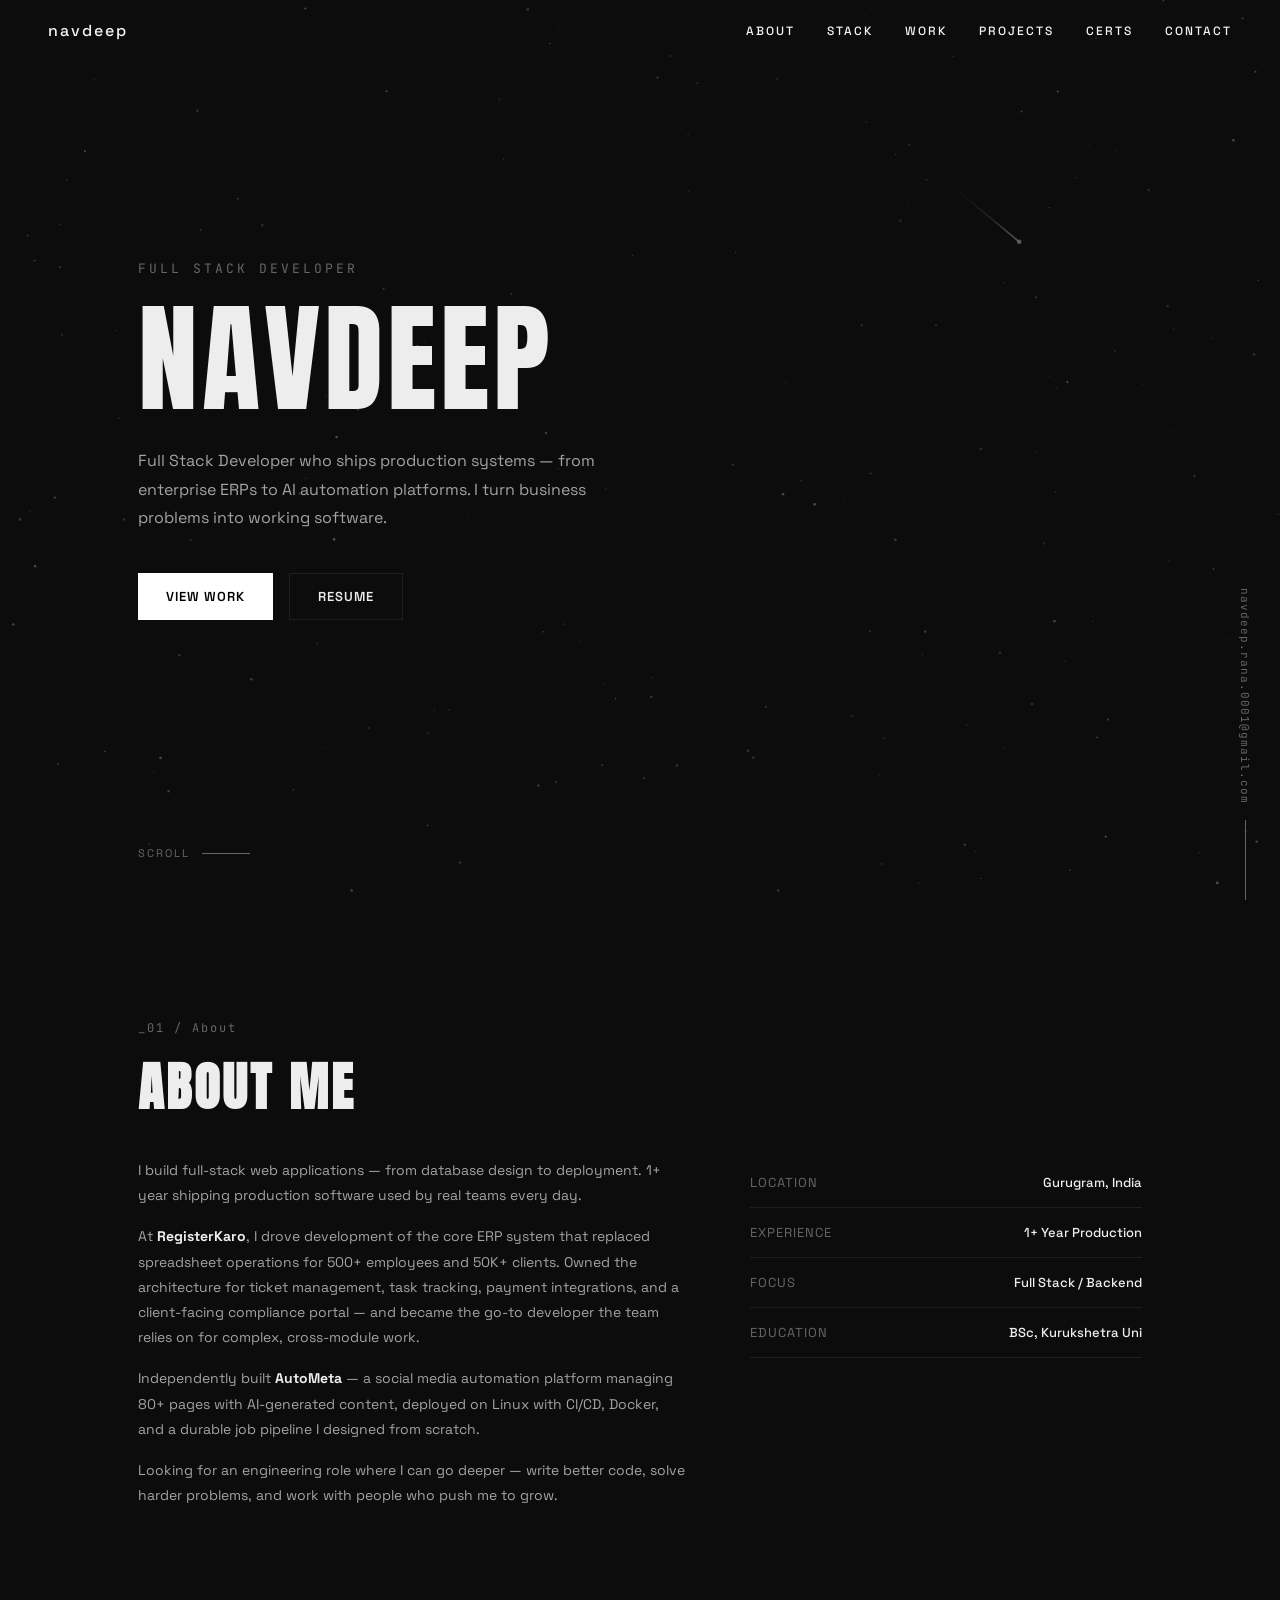
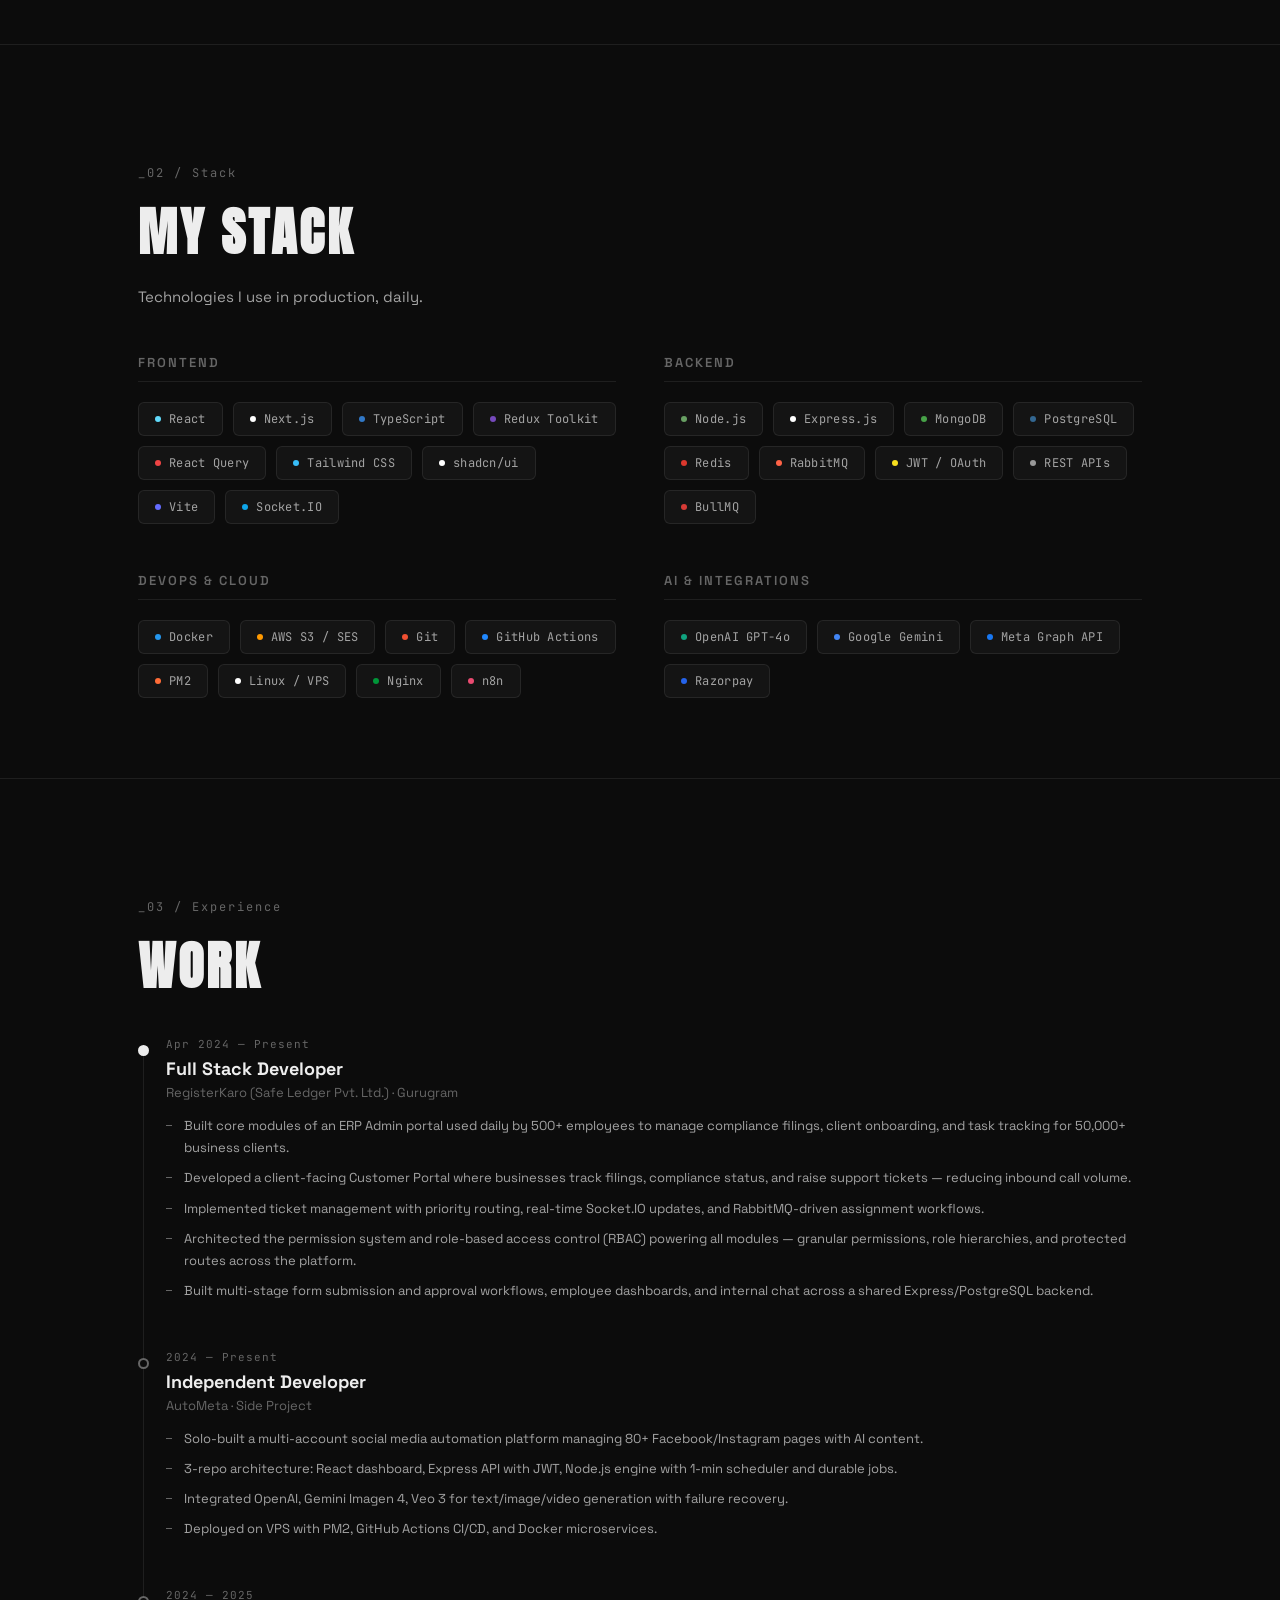
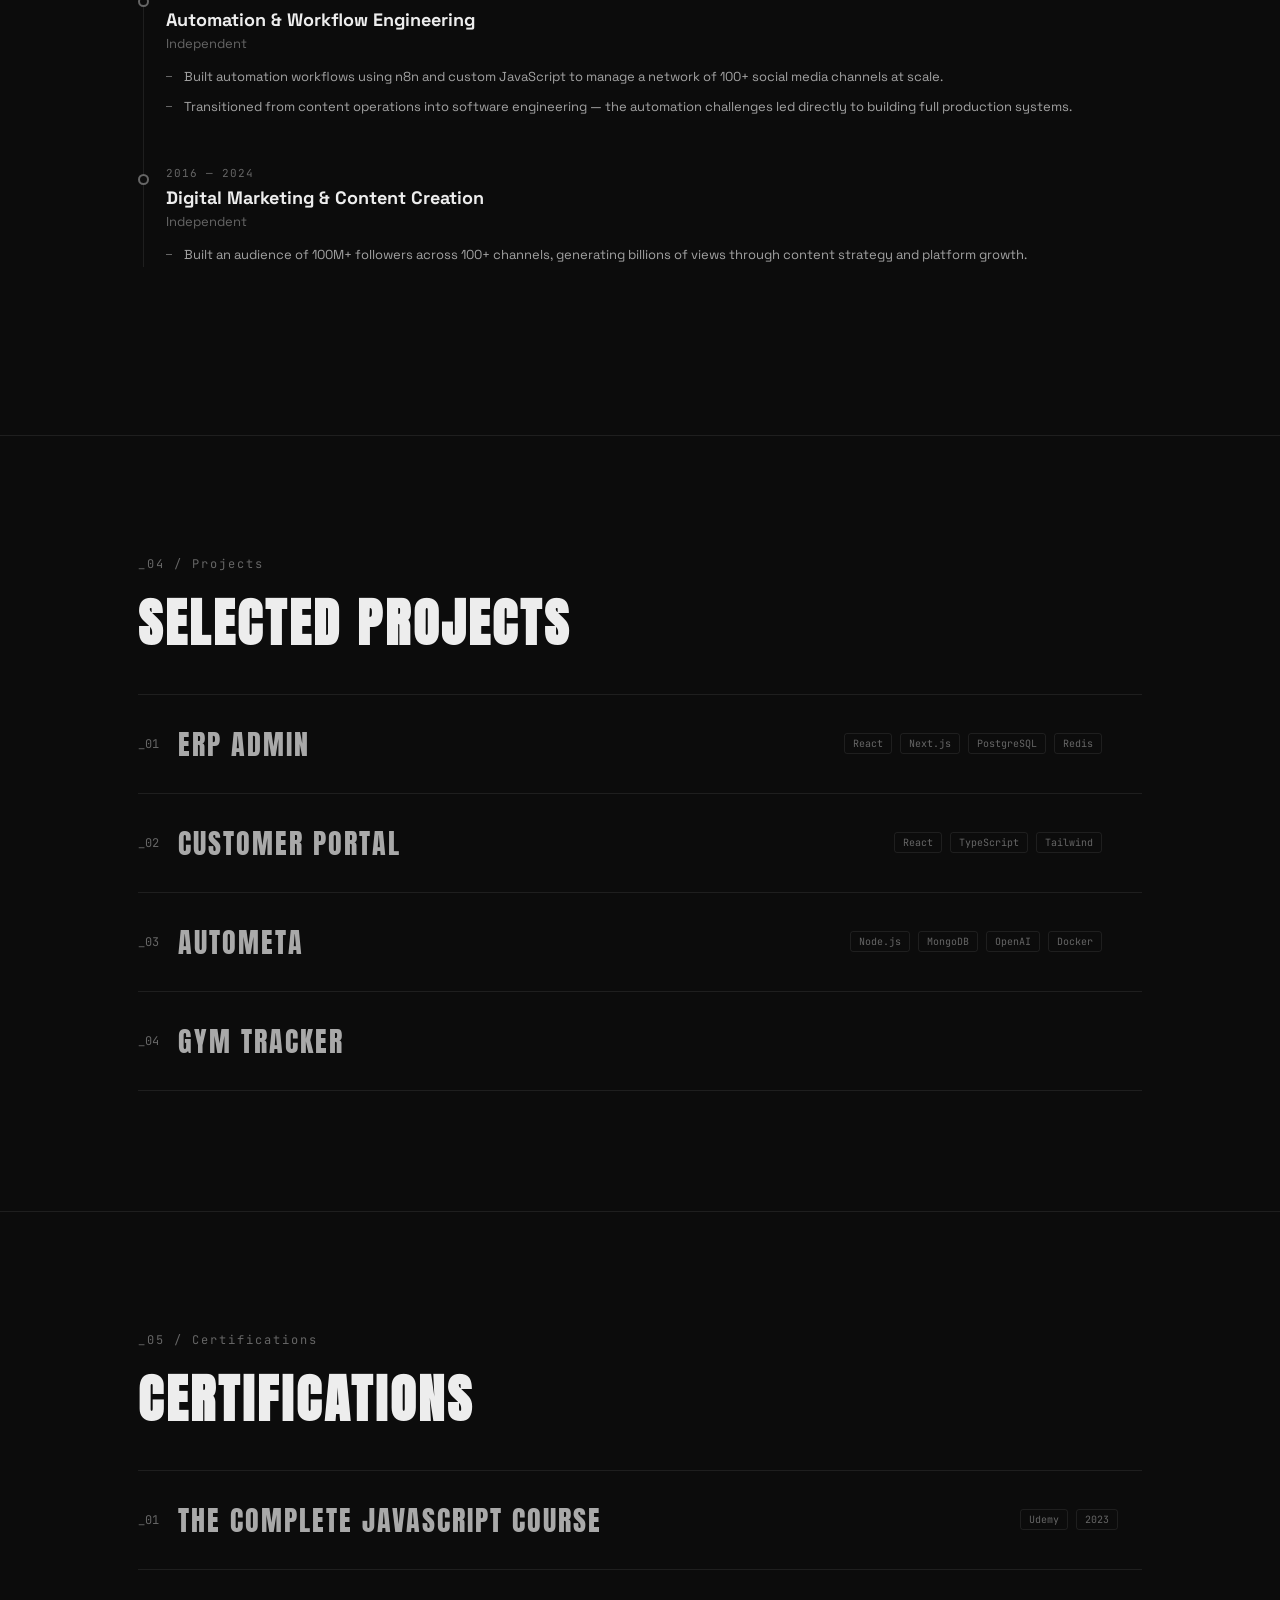
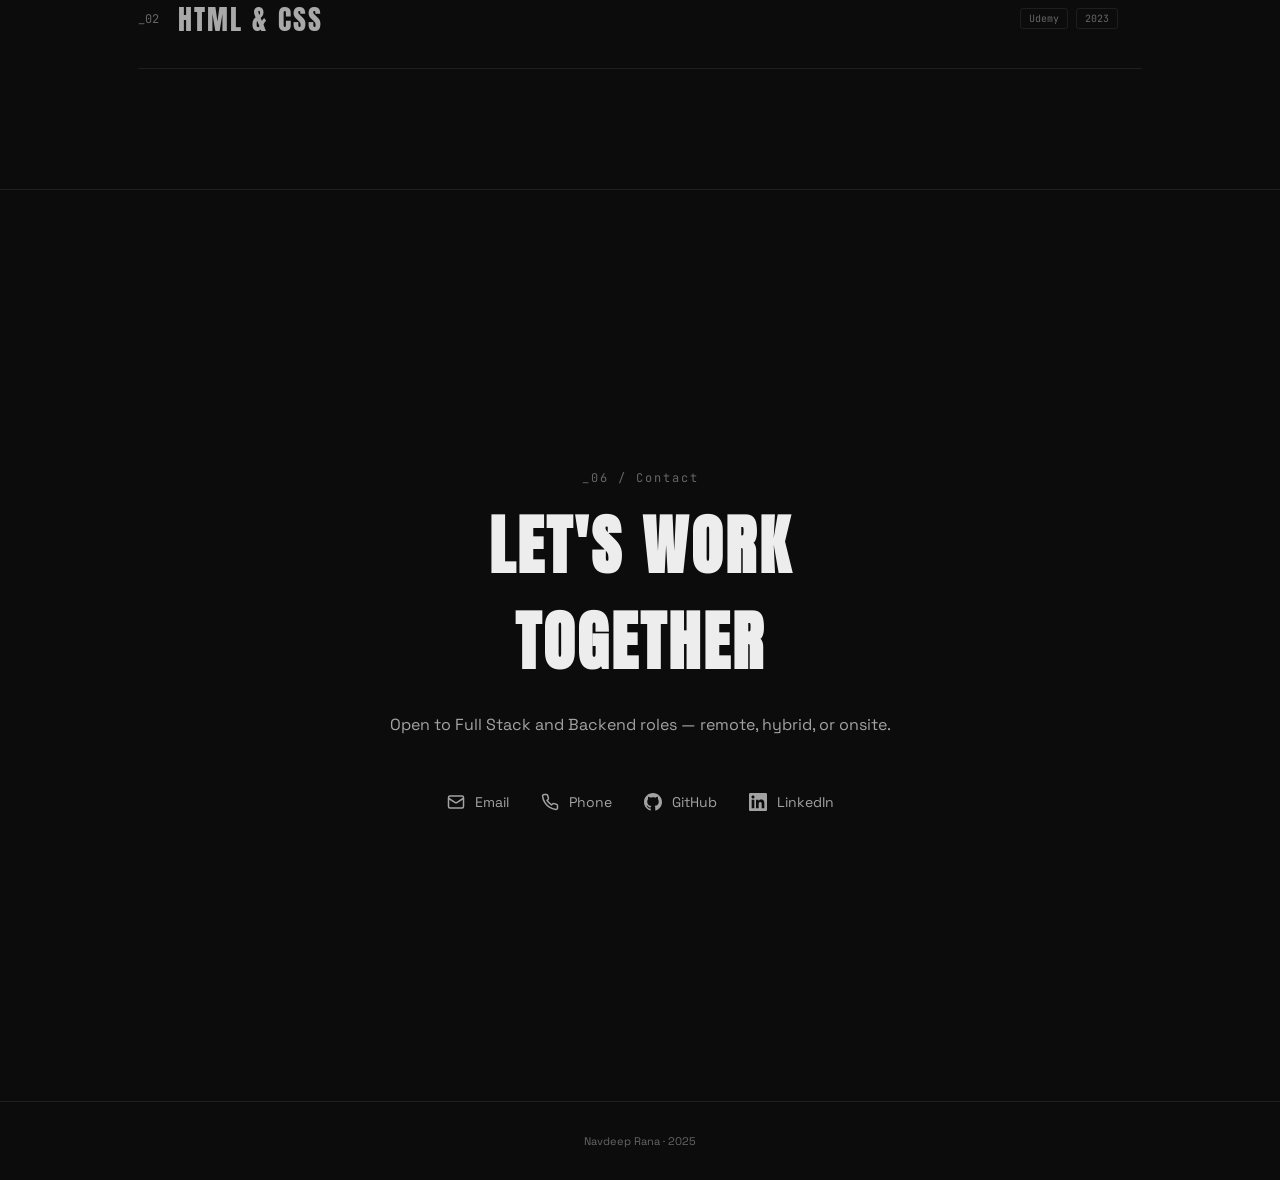
==== commit a2d5614f: "feat: mobile hamburger menu, cert rows with hover preview, experience updates, CV PDF - Mobile nav: " ====
--- a/index.html
+++ b/index.html
@@ -24,7 +24,10 @@
 
 <nav class="nav">
   <a href="#" class="nav-logo">navdeep</a>
-  <div class="nav-links">
+  <button class="nav-toggle" id="navToggle" aria-label="Menu">
+    <span></span><span></span><span></span>
+  </button>
+  <div class="nav-links" id="navLinks">
     <a href="#about">About</a>
     <a href="#stack">Stack</a>
     <a href="#experience">Work</a>
@@ -231,16 +234,19 @@
 <section class="section" id="certifications">
   <div class="section-inner">
     <div class="section-label">_05 / Certifications</div>
-    <h2 class="section-title">Certs</h2>
-    <div class="certs-grid">
-      <div class="cert-card" data-image="">
-        <div class="cert-icon">JS</div>
-        <div class="cert-info">
-          <div class="cert-org">Udemy</div>
-          <h3>The Complete JavaScript Course</h3>
-          <span class="cert-year">2023</span>
-        </div>
-      </div>
+    <h2 class="section-title">Certifications</h2>
+    <div class="projects-list">
+      <div class="project-row cert-row" data-cert-image="">
+        <span class="project-num">_01</span>
+        <span class="project-title">The Complete JavaScript Course</span>
+        <span class="project-tags-inline"><span>Udemy</span><span>2023</span></span>
+      </div>
+      <div class="project-row cert-row" data-cert-image="">
+        <span class="project-num">_02</span>
+        <span class="project-title">HTML & CSS</span>
+        <span class="project-tags-inline"><span>Udemy</span><span>2023</span></span>
+      </div>
+      <!-- Add more certs here. Set data-cert-image="path/to/cert-screenshot.png" for hover preview -->
     </div>
   </div>
 </section>
--- a/style.css
+++ b/style.css
@@ -71,16 +71,6 @@
   to { opacity: 1; transform: translateY(0); }
 }
 
-/* Phase 2: Letters fall out — right-to-left, staggered, matching hero drop style */
-.loader-letter.falling {
-  animation: loaderFall 0.6s cubic-bezier(0.55, 0, 1, 0.45) forwards !important;
-}
-
-@keyframes loaderFall {
-  0% { opacity: 1; transform: translateY(0) scale(1) rotate(0deg); }
-  30% { opacity: 1; transform: translateY(-10px) scale(1.05) rotate(-2deg); }
-  100% { opacity: 0; transform: translateY(200px) scale(0.9) rotate(5deg); }
-}
 
 /* ── Trippy Cursor (mix-blend-mode difference) ────────────────── */
 .cursor {
@@ -151,6 +141,30 @@
 }
 .nav-links a:hover, .nav-links a.active { opacity: 1; }
 
+/* Hamburger button — hidden on desktop */
+.nav-toggle {
+  display: none;
+  background: none;
+  border: none;
+  cursor: pointer;
+  padding: 4px;
+  z-index: 110;
+  flex-direction: column;
+  gap: 5px;
+}
+.nav-toggle span {
+  display: block;
+  width: 22px;
+  height: 2px;
+  background: #fff;
+  border-radius: 2px;
+  transition: all 0.3s ease;
+  transform-origin: center;
+}
+.nav-toggle.open span:nth-child(1) { transform: rotate(45deg) translate(5px, 5px); }
+.nav-toggle.open span:nth-child(2) { opacity: 0; }
+.nav-toggle.open span:nth-child(3) { transform: rotate(-45deg) translate(5px, -5px); }
+
 /* Vertical email (fixed right side, desktop only) */
 .side-email {
   position: fixed;
@@ -515,62 +529,8 @@
   transform: scale(1);
 }
 
-/* ── Certifications ───────────────────────────────────────────── */
-.certs-grid {
-  display: grid;
-  grid-template-columns: repeat(auto-fill, minmax(300px, 1fr));
-  gap: 12px;
-  margin-top: 32px;
-}
-.cert-card {
-  display: flex;
-  align-items: center;
-  gap: 16px;
-  padding: 20px 24px;
-  background: var(--bg-card);
-  border: 1px solid var(--border);
-  border-radius: 8px;
-  transition: all 0.3s;
-}
-.cert-card:hover {
-  border-color: rgba(255, 255, 255, 0.2);
-  transform: translateY(-2px);
-}
-.cert-icon {
-  width: 40px; height: 40px;
-  background: var(--accent-dim);
-  border-radius: 8px;
-  display: flex;
-  align-items: center;
-  justify-content: center;
-  flex-shrink: 0;
-  font-size: 18px;
-}
-.cert-info { flex: 1; }
-.cert-org {
-  font-family: var(--mono);
-  font-size: 10px;
-  color: var(--text-muted);
-  text-transform: uppercase;
-  letter-spacing: 1px;
-  margin-bottom: 4px;
-}
-.cert-card h3 { font-size: 14px; font-weight: 600; margin-bottom: 2px; }
-.cert-year { font-size: 11px; color: var(--text-muted); }
-
-/* Cert hover preview */
-.cert-preview {
-  position: fixed;
-  pointer-events: none;
-  z-index: 200;
-  max-width: 400px;
-  border-radius: 8px;
-  opacity: 0;
-  transform: scale(0.9);
-  transition: opacity 0.3s, transform 0.3s;
-  box-shadow: 0 20px 60px rgba(0, 0, 0, 0.8);
-}
-.cert-preview.visible { opacity: 1; transform: scale(1); }
+/* ── Certifications — reuses .project-row styles ──────────────── */
+.cert-row { cursor: default; }
 
 /* ── Contact ──────────────────────────────────────────────────── */
 .contact-section {
@@ -666,8 +626,33 @@
 /* ── Responsive ───────────────────────────────────────────────── */
 @media (max-width: 768px) {
   .nav { padding: 16px 24px; }
-  .nav-links { gap: 14px; }
-  .nav-links a { font-size: 10px; letter-spacing: 1px; }
+  .nav-toggle { display: flex; }
+  .nav-links {
+    position: fixed;
+    top: 0; right: 0;
+    width: 100%;
+    height: 100vh;
+    background: rgba(12, 12, 12, 0.97);
+    backdrop-filter: blur(20px);
+    flex-direction: column;
+    align-items: center;
+    justify-content: center;
+    gap: 28px;
+    opacity: 0;
+    visibility: hidden;
+    transition: opacity 0.3s, visibility 0.3s;
+    z-index: 105;
+  }
+  .nav-links.open {
+    opacity: 1;
+    visibility: visible;
+  }
+  .nav-links a {
+    font-size: 18px;
+    letter-spacing: 3px;
+    opacity: 0.7;
+  }
+  .nav-links a:hover { opacity: 1; }
   .hero { padding: 100px 24px 60px; }
   .hero-stats { gap: 28px; }
   .stat-num { font-size: 28px; }
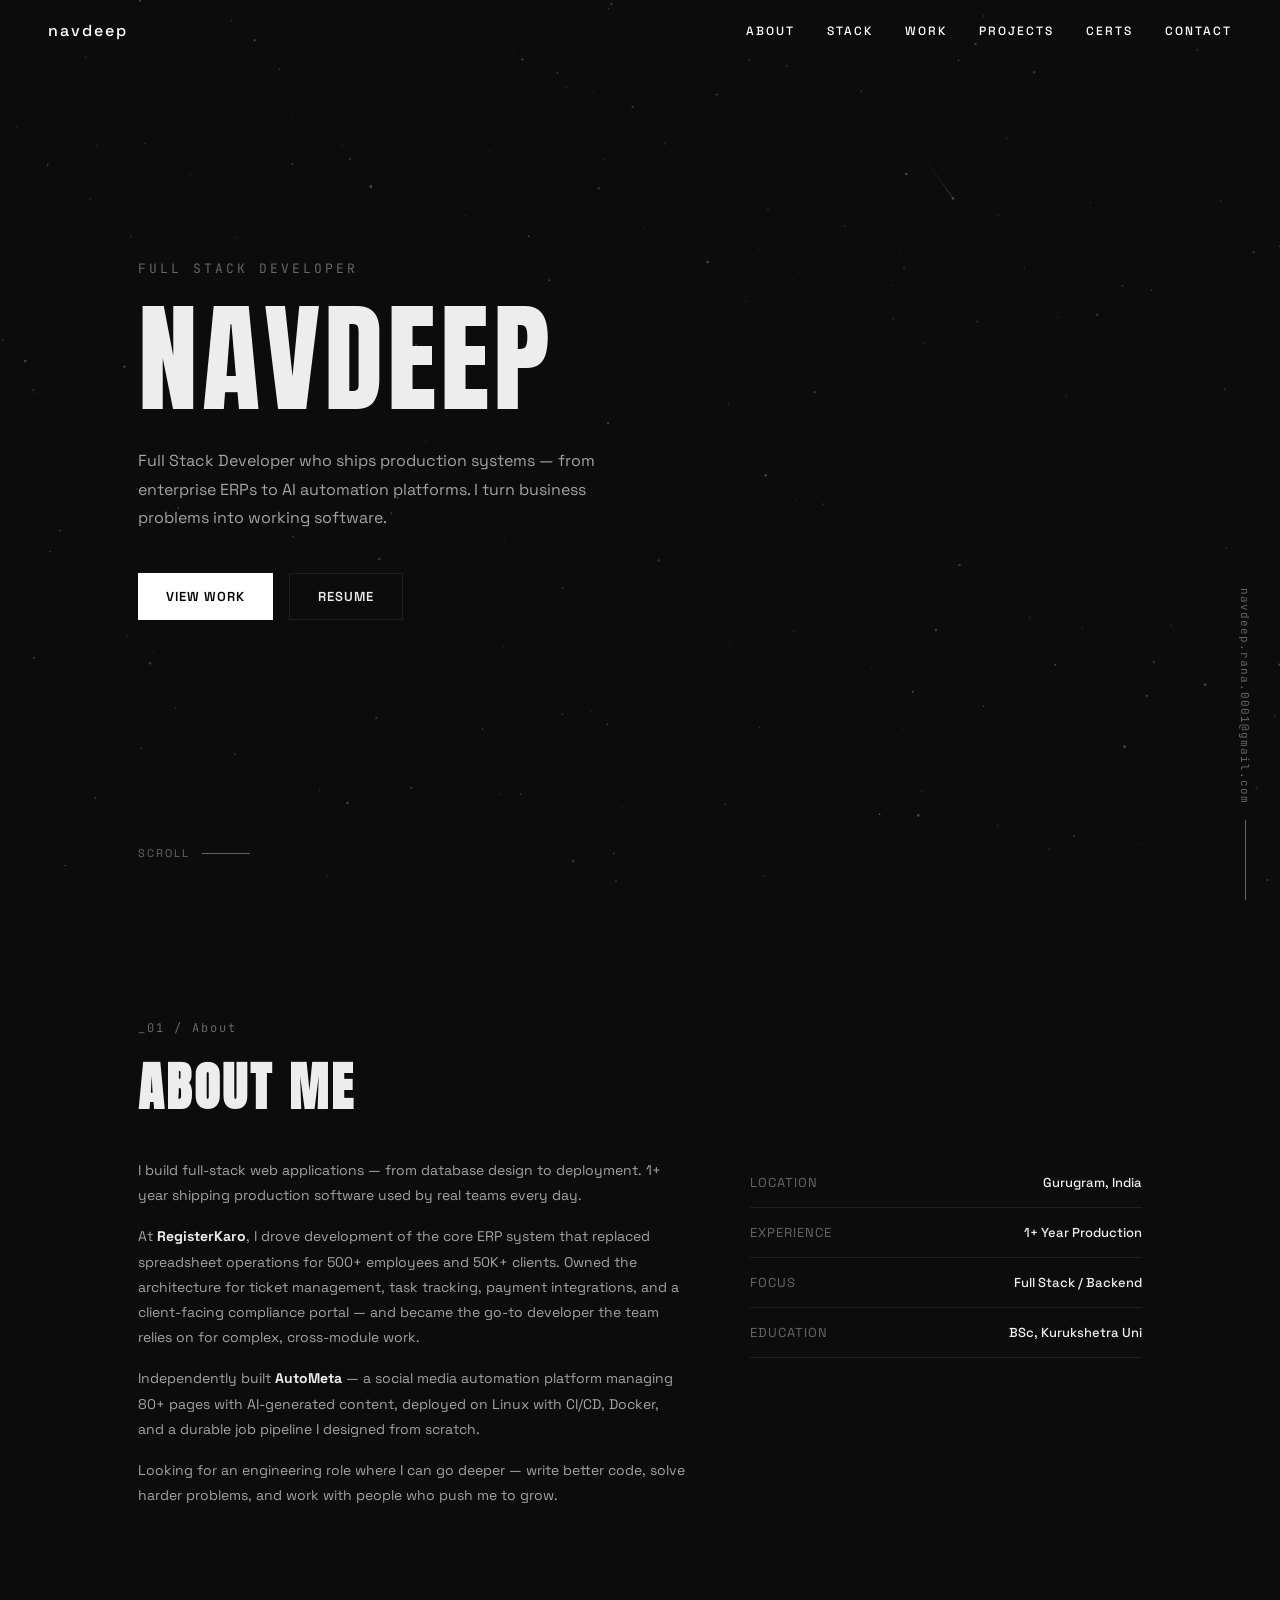
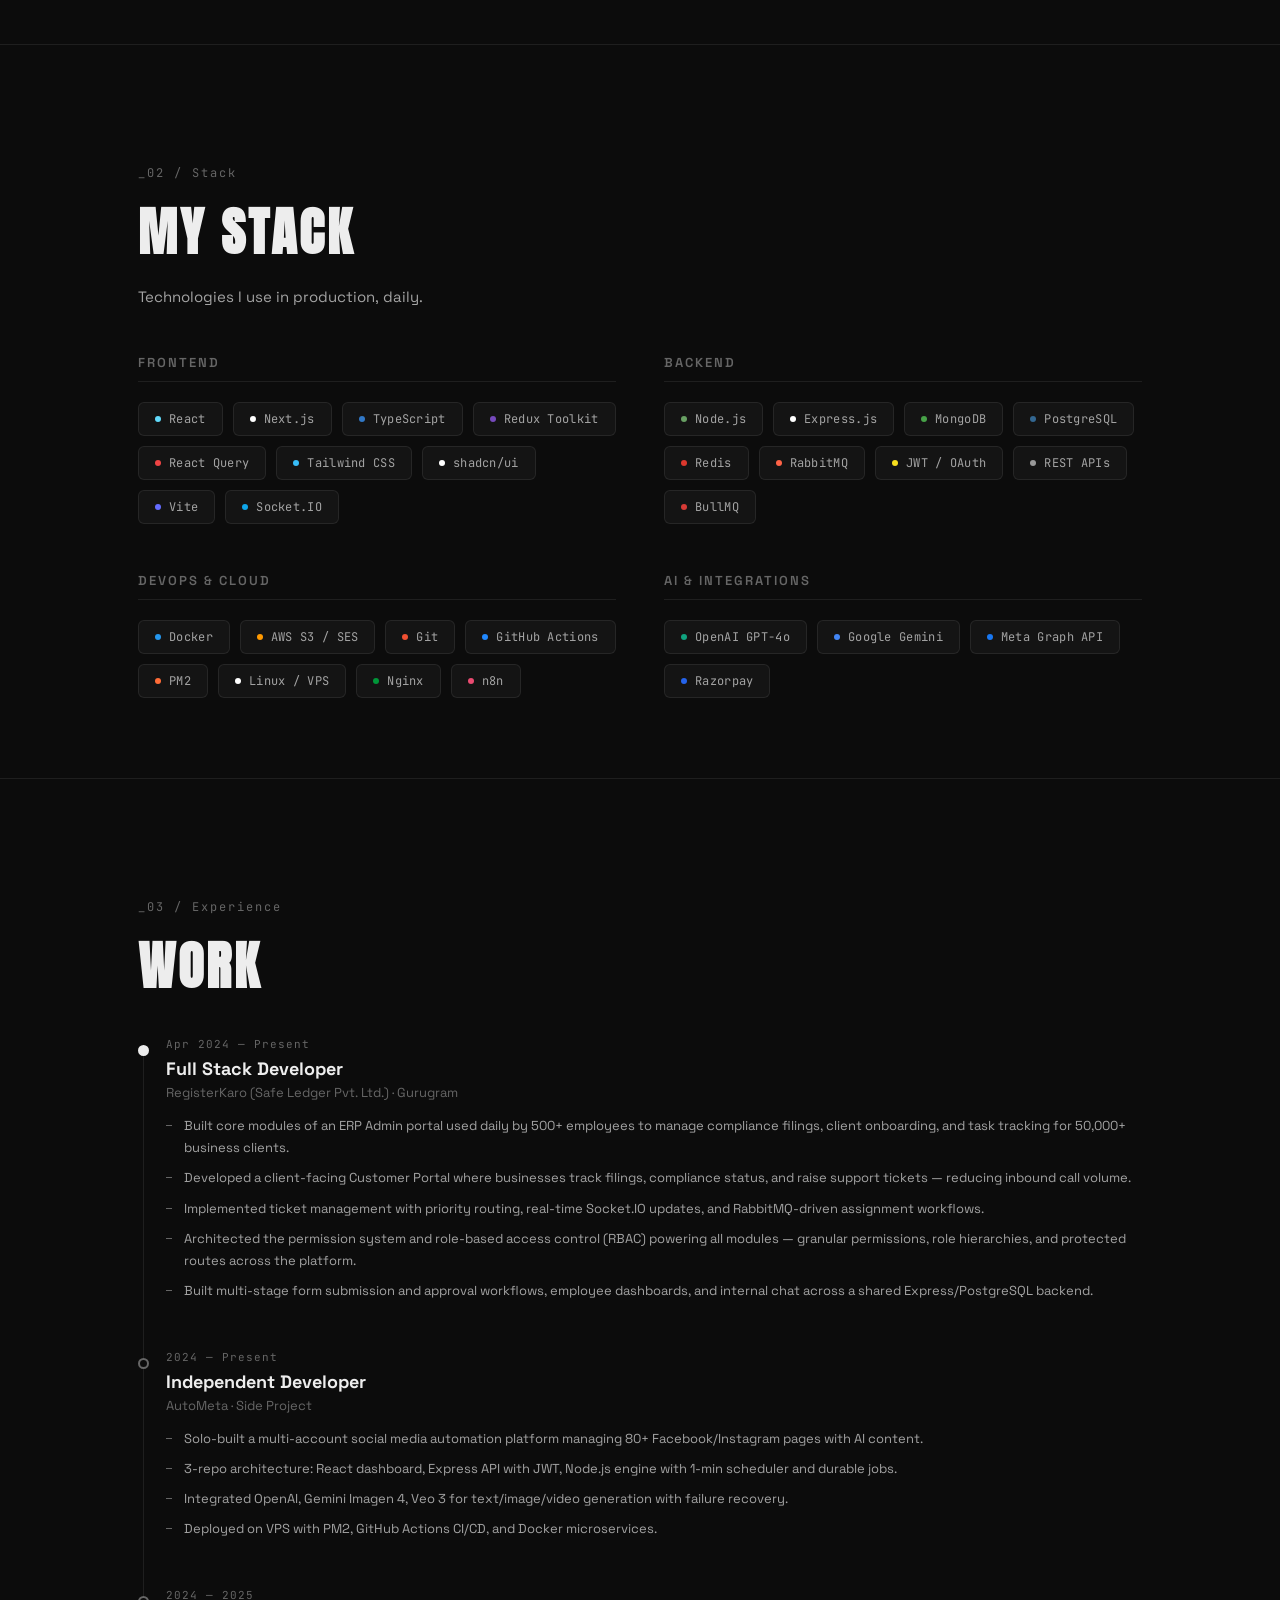
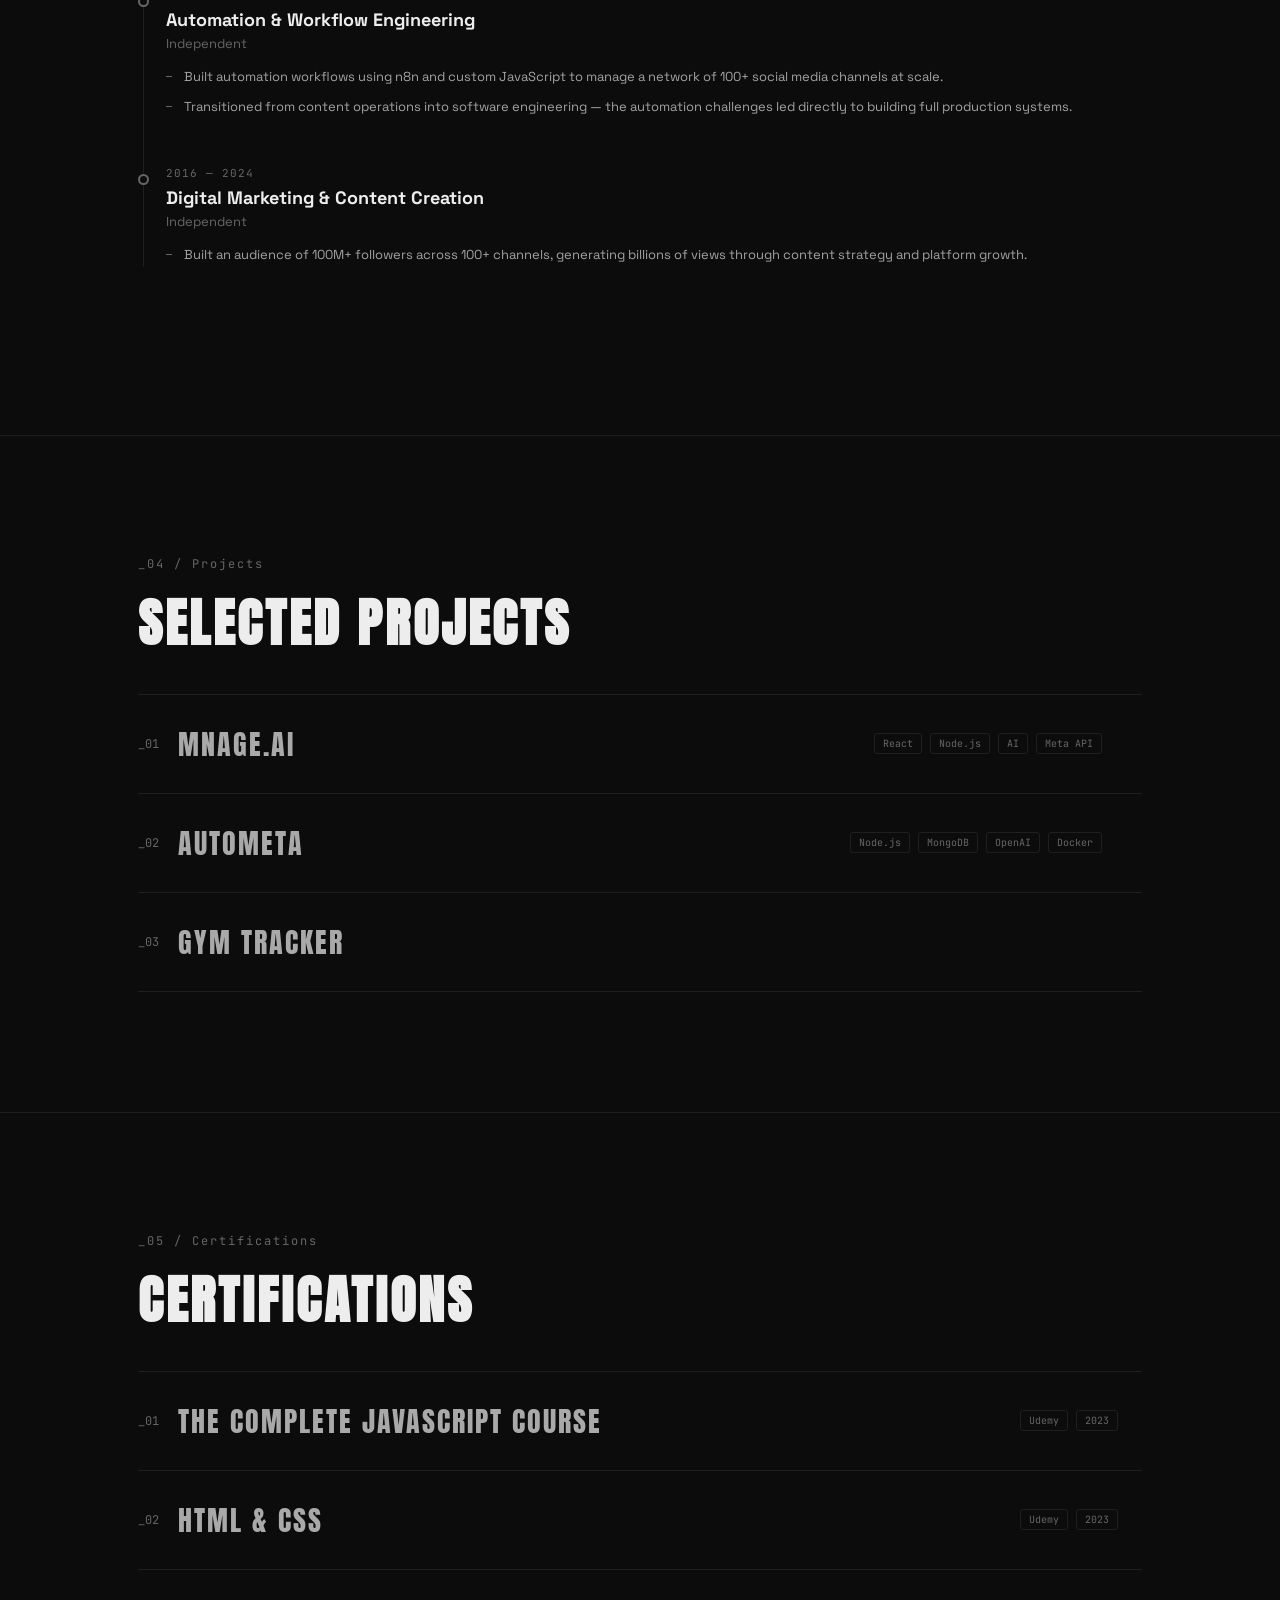
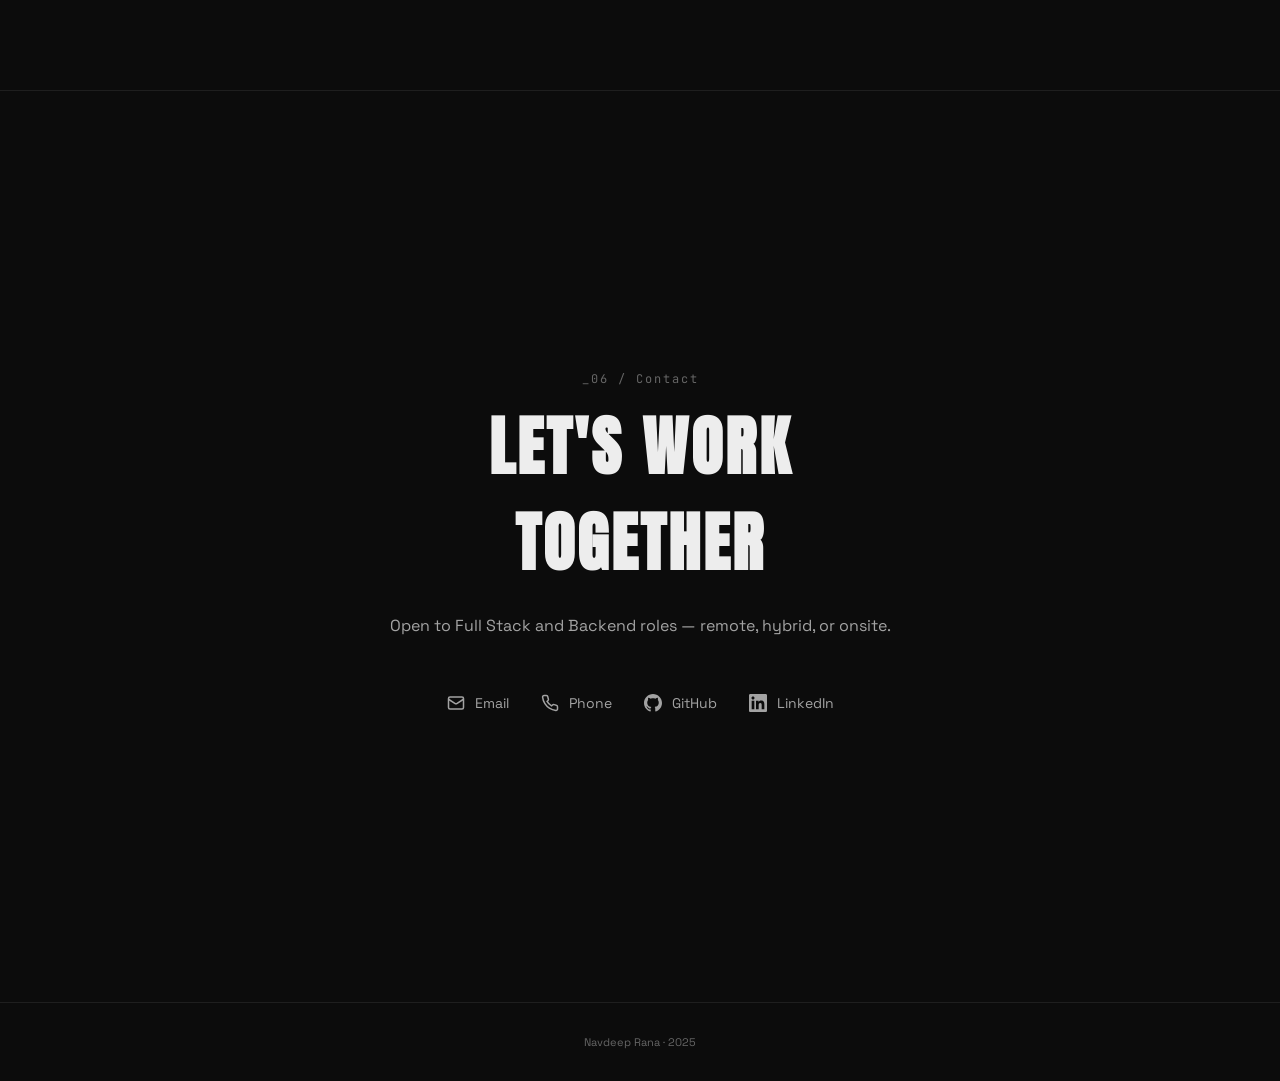
==== commit 4e040031: "feat: mnage.ai project, fixed cert preview on right, mobile menu fix - Replaced ERP Admin + Customer" ====
--- a/index.html
+++ b/index.html
@@ -201,26 +201,20 @@
     <div class="section-label">_04 / Projects</div>
     <h2 class="section-title">Selected Projects</h2>
     <div class="projects-list">
-      <a class="project-row" href="#" data-image="">
+      <a class="project-row" href="https://app.mnage.ai/validate" target="_blank" data-image="">
         <span class="project-num">_01</span>
-        <span class="project-title">ERP Admin</span>
-        <span class="project-tags-inline"><span>React</span><span>Next.js</span><span>PostgreSQL</span><span>Redis</span></span>
+        <span class="project-title">Mnage.ai</span>
+        <span class="project-tags-inline"><span>React</span><span>Node.js</span><span>AI</span><span>Meta API</span></span>
         <span class="project-arrow">&rarr;</span>
       </a>
-      <a class="project-row" href="#" data-image="">
+      <a class="project-row" href="https://botwinder.space" target="_blank" data-image="">
         <span class="project-num">_02</span>
-        <span class="project-title">Customer Portal</span>
-        <span class="project-tags-inline"><span>React</span><span>TypeScript</span><span>Tailwind</span></span>
-        <span class="project-arrow">&rarr;</span>
-      </a>
-      <a class="project-row" href="https://botwinder.space" target="_blank" data-image="">
-        <span class="project-num">_03</span>
         <span class="project-title">AutoMeta</span>
         <span class="project-tags-inline"><span>Node.js</span><span>MongoDB</span><span>OpenAI</span><span>Docker</span></span>
         <span class="project-arrow">&rarr;</span>
       </a>
       <a class="project-row" href="#" data-image="">
-        <span class="project-num">_04</span>
+        <span class="project-num">_03</span>
         <span class="project-title">Gym Tracker</span>
         <span class="project-tags-inline"></span>
         <span class="project-arrow">&rarr;</span>
@@ -241,12 +235,12 @@
         <span class="project-title">The Complete JavaScript Course</span>
         <span class="project-tags-inline"><span>Udemy</span><span>2023</span></span>
       </div>
-      <div class="project-row cert-row" data-cert-image="">
+      <div class="project-row cert-row" data-cert-image="./htmlandcss.png">
         <span class="project-num">_02</span>
         <span class="project-title">HTML & CSS</span>
         <span class="project-tags-inline"><span>Udemy</span><span>2023</span></span>
       </div>
-      <!-- Add more certs here. Set data-cert-image="path/to/cert-screenshot.png" for hover preview -->
+      <!-- Add more certs: set data-cert-image="./filename.png" for hover preview -->
     </div>
   </div>
 </section>
--- a/style.css
+++ b/style.css
@@ -119,7 +119,6 @@
   justify-content: space-between;
   padding: 20px 48px;
   z-index: 100;
-  mix-blend-mode: difference;
 }
 .nav-logo {
   font-family: var(--font-body);
@@ -147,10 +146,11 @@
   background: none;
   border: none;
   cursor: pointer;
-  padding: 4px;
-  z-index: 110;
+  padding: 8px;
+  z-index: 9996;
   flex-direction: column;
   gap: 5px;
+  position: relative;
 }
 .nav-toggle span {
   display: block;
@@ -529,8 +529,33 @@
   transform: scale(1);
 }
 
-/* ── Certifications — reuses .project-row styles ──────────────── */
+/* ── Certifications — row style + fixed right preview ─────────── */
 .cert-row { cursor: default; }
+
+.cert-preview-fixed {
+  position: fixed;
+  right: 48px;
+  top: 50%;
+  transform: translateY(-50%) scale(0.95);
+  width: 420px;
+  max-height: 500px;
+  object-fit: contain;
+  border-radius: 8px;
+  border: 1px solid var(--border);
+  box-shadow: 0 24px 80px rgba(0, 0, 0, 0.6);
+  opacity: 0;
+  pointer-events: none;
+  z-index: 200;
+  transition: opacity 0.35s ease, transform 0.35s ease;
+}
+.cert-preview-fixed.visible {
+  opacity: 1;
+  transform: translateY(-50%) scale(1);
+}
+
+@media (max-width: 768px) {
+  .cert-preview-fixed { display: none; }
+}
 
 /* ── Contact ──────────────────────────────────────────────────── */
 .contact-section {
@@ -629,30 +654,29 @@
   .nav-toggle { display: flex; }
   .nav-links {
     position: fixed;
-    top: 0; right: 0;
-    width: 100%;
-    height: 100vh;
-    background: rgba(12, 12, 12, 0.97);
-    backdrop-filter: blur(20px);
+    inset: 0;
+    background: rgba(12, 12, 12, 0.9);
     flex-direction: column;
     align-items: center;
     justify-content: center;
-    gap: 28px;
+    gap: 32px;
     opacity: 0;
     visibility: hidden;
     transition: opacity 0.3s, visibility 0.3s;
-    z-index: 105;
+    z-index: 9990;
   }
+  .nav { z-index: 9995; }
   .nav-links.open {
     opacity: 1;
     visibility: visible;
   }
   .nav-links a {
-    font-size: 18px;
+    font-size: 20px;
     letter-spacing: 3px;
-    opacity: 0.7;
+    color: #fff;
+    opacity: 1;
   }
-  .nav-links a:hover { opacity: 1; }
+  .nav-links a:hover { color: #fff; }
   .hero { padding: 100px 24px 60px; }
   .hero-stats { gap: 28px; }
   .stat-num { font-size: 28px; }
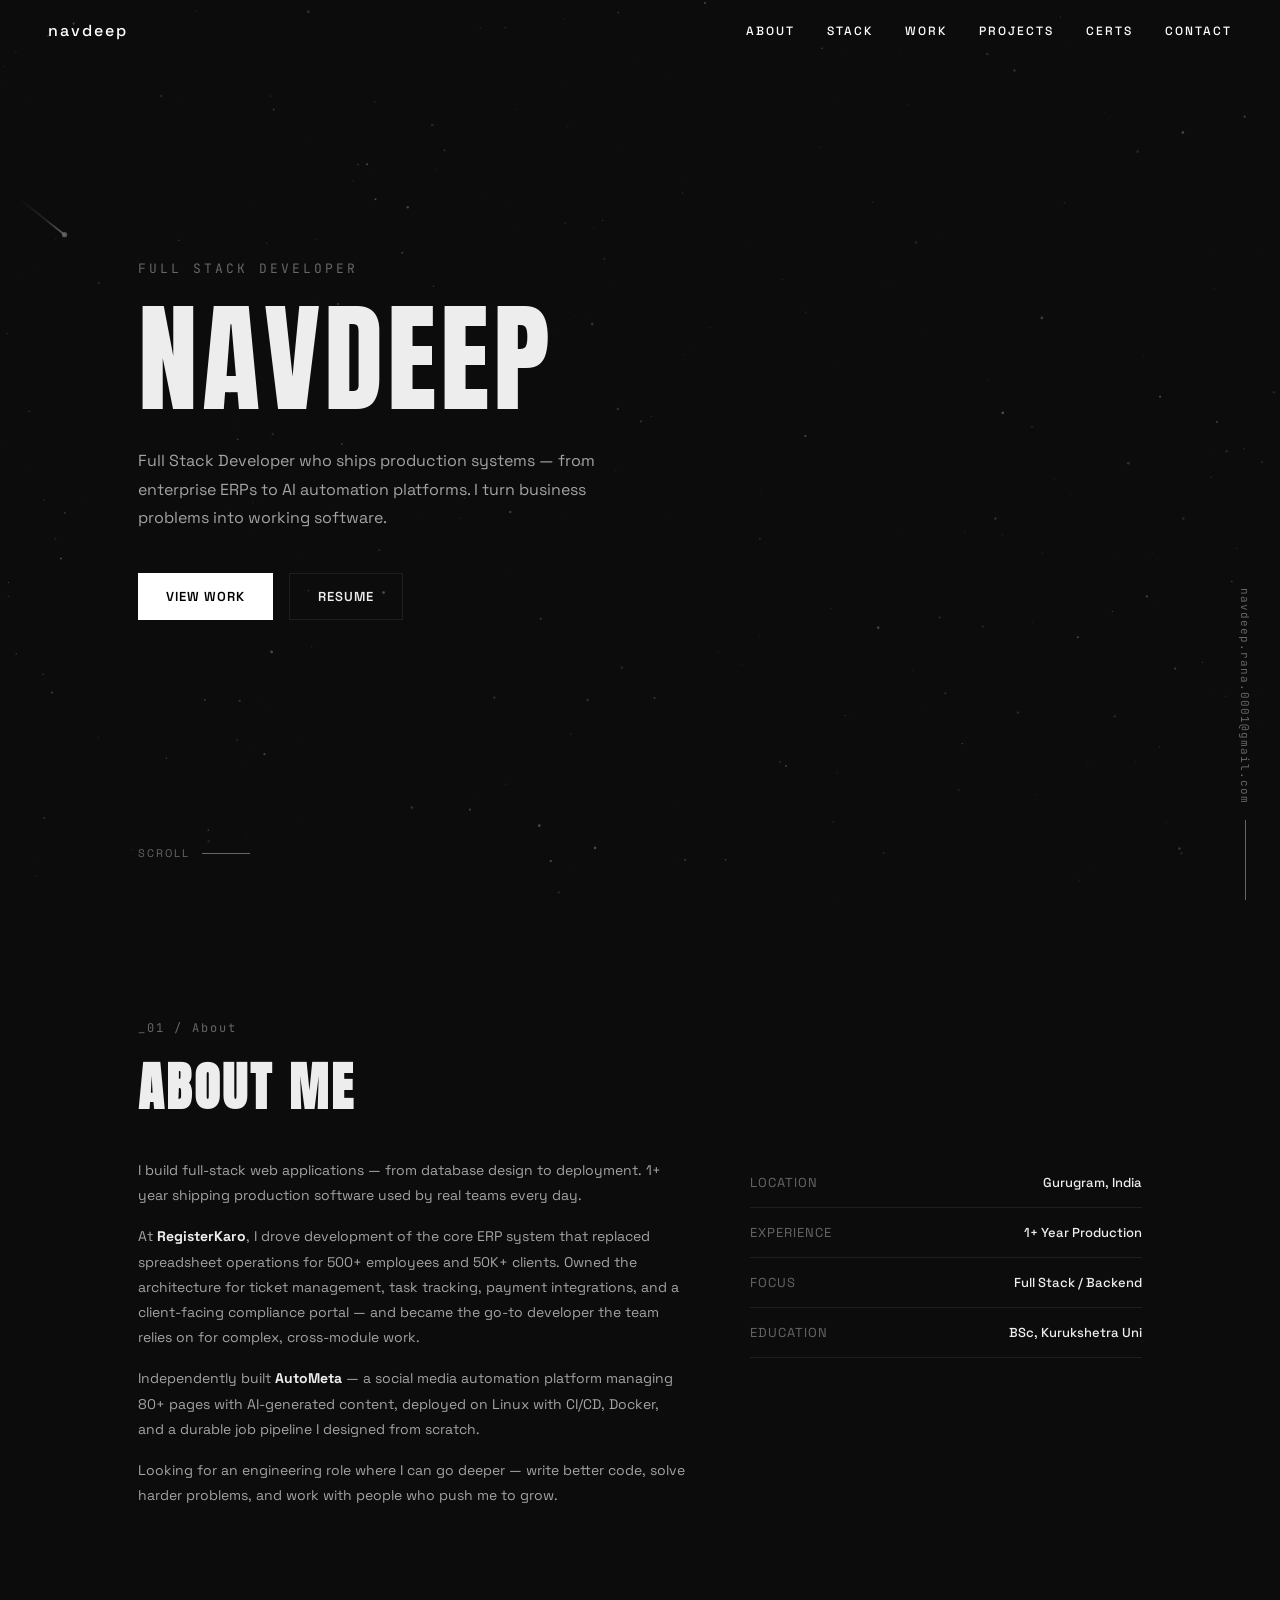
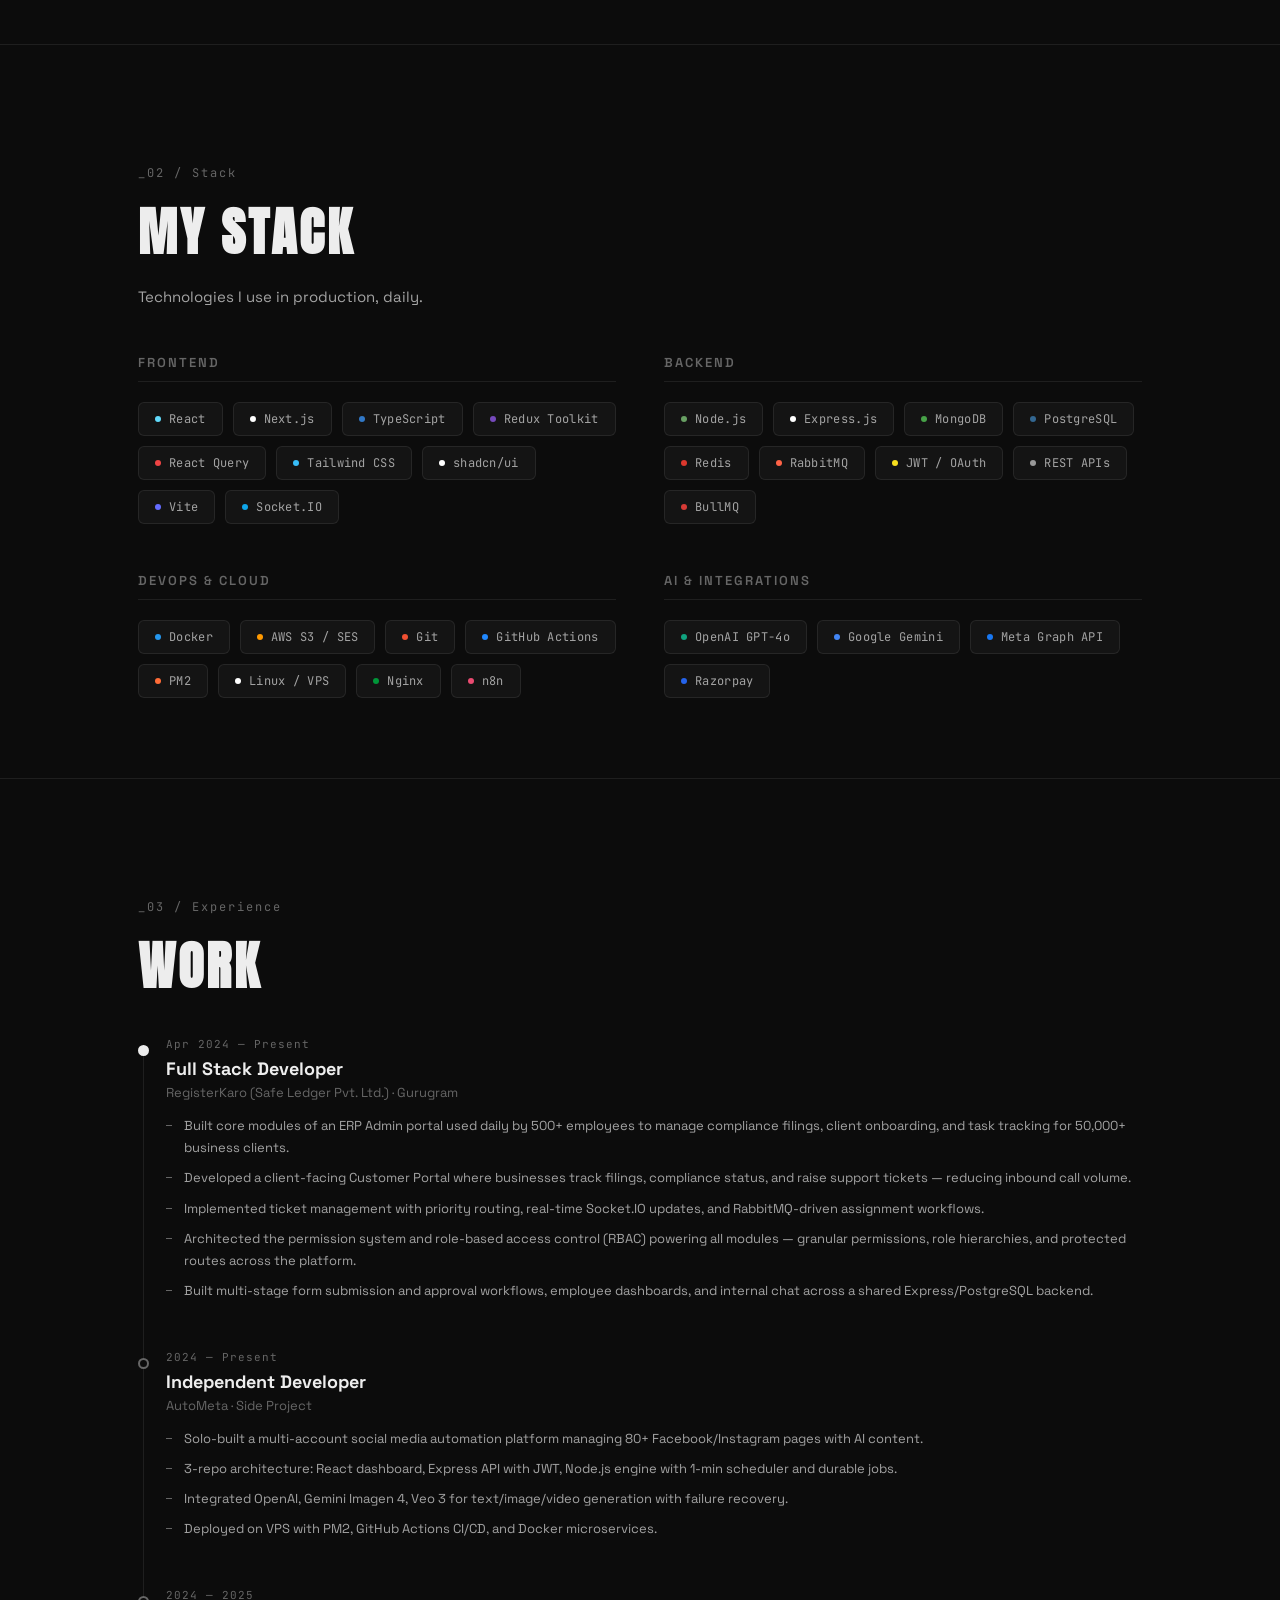
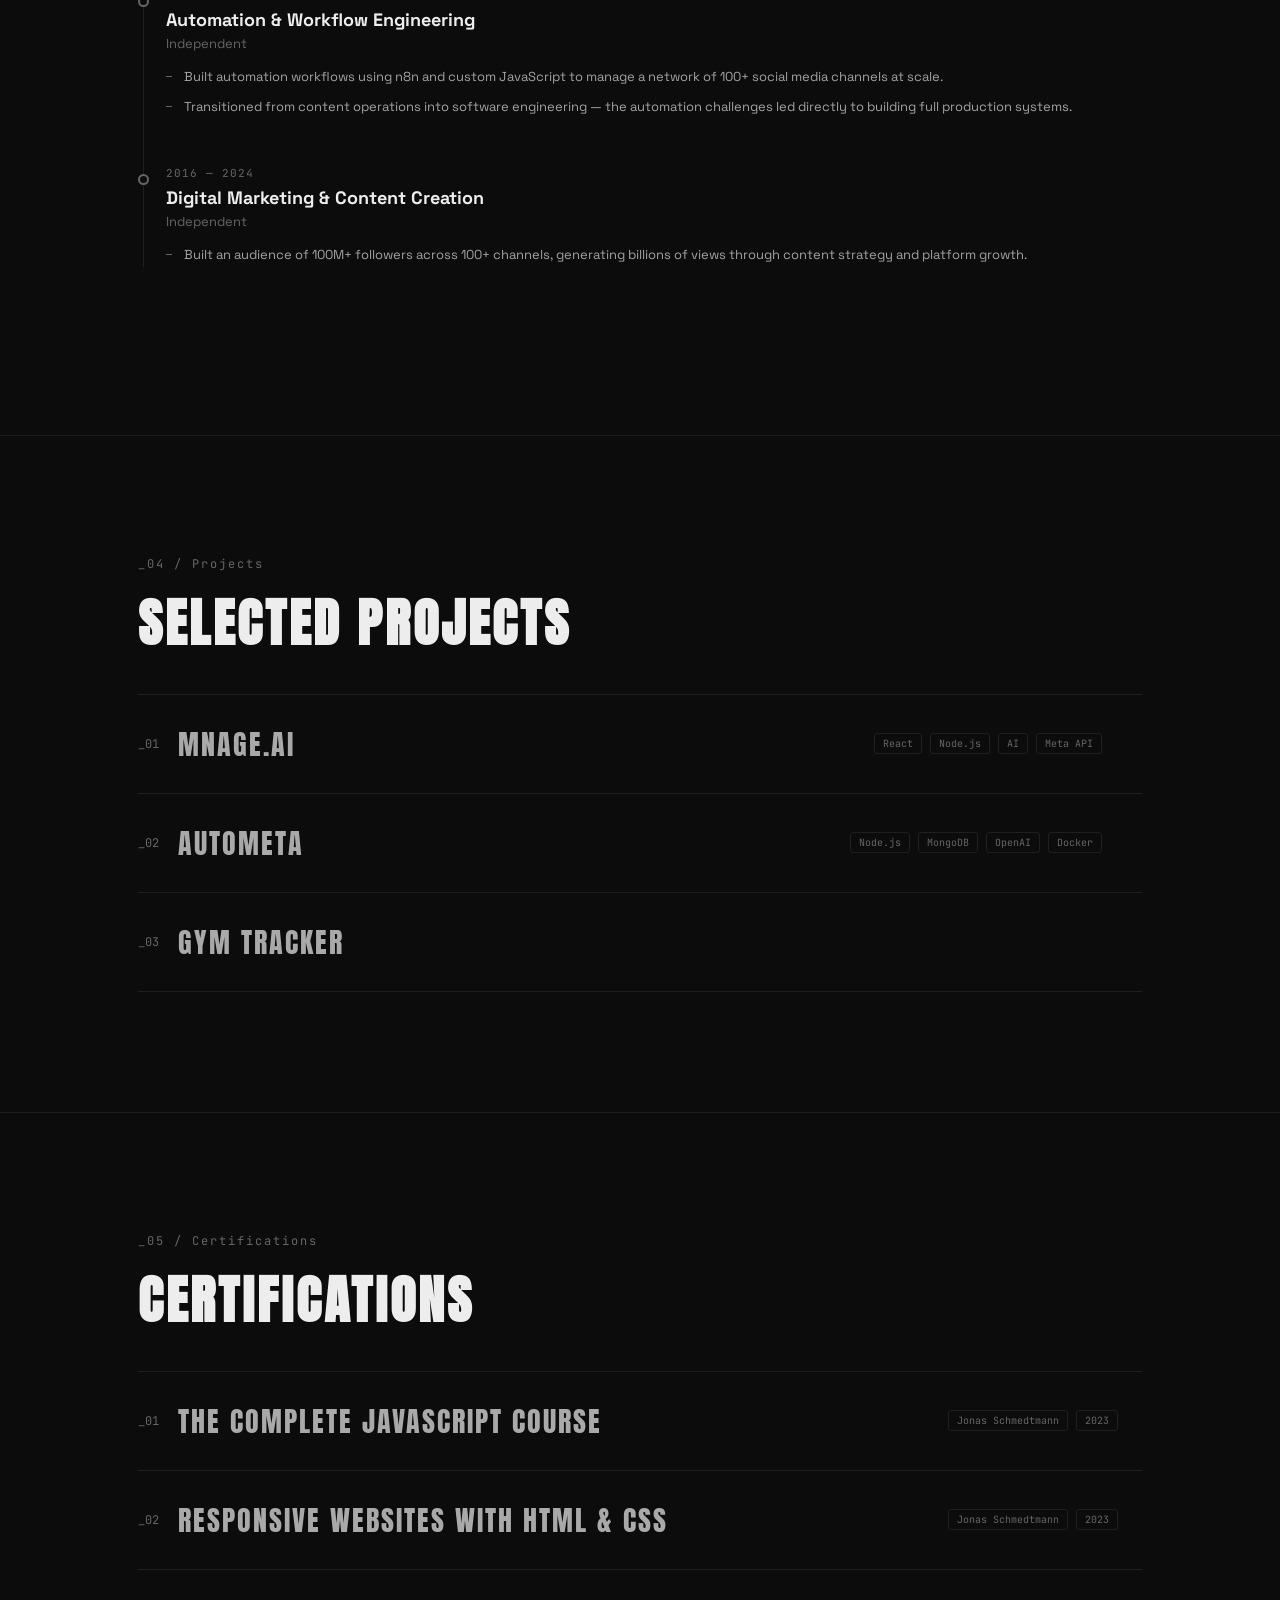
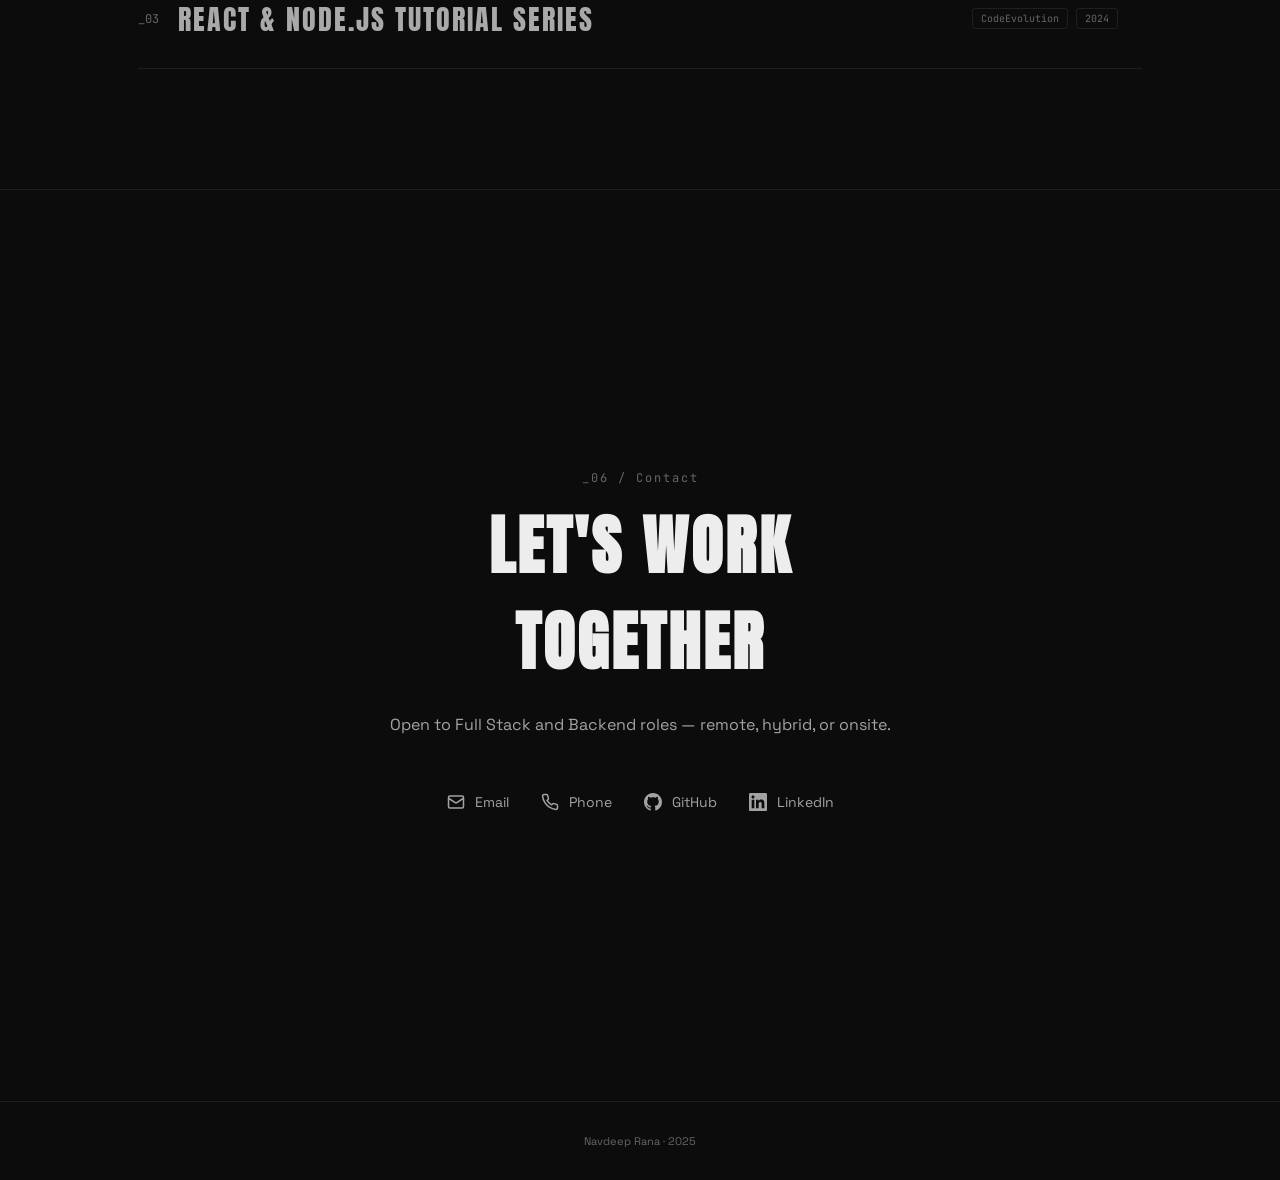
==== commit 59b3ef71: "added certs" ====
--- a/index.html
+++ b/index.html
@@ -230,17 +230,21 @@
     <div class="section-label">_05 / Certifications</div>
     <h2 class="section-title">Certifications</h2>
     <div class="projects-list">
-      <div class="project-row cert-row" data-cert-image="">
+      <div class="project-row cert-row" data-cert-image="./cert-js-jonas.png">
         <span class="project-num">_01</span>
         <span class="project-title">The Complete JavaScript Course</span>
-        <span class="project-tags-inline"><span>Udemy</span><span>2023</span></span>
-      </div>
-      <div class="project-row cert-row" data-cert-image="./htmlandcss.png">
+        <span class="project-tags-inline"><span>Jonas Schmedtmann</span><span>2023</span></span>
+      </div>
+      <div class="project-row cert-row" data-cert-image="./cert-htmlcss-jonas.png">
         <span class="project-num">_02</span>
-        <span class="project-title">HTML & CSS</span>
-        <span class="project-tags-inline"><span>Udemy</span><span>2023</span></span>
-      </div>
-      <!-- Add more certs: set data-cert-image="./filename.png" for hover preview -->
+        <span class="project-title">Responsive Websites with HTML & CSS</span>
+        <span class="project-tags-inline"><span>Jonas Schmedtmann</span><span>2023</span></span>
+      </div>
+      <div class="project-row cert-row" data-cert-image="./cert-codeevolution.png">
+        <span class="project-num">_03</span>
+        <span class="project-title">React & Node.js Tutorial Series</span>
+        <span class="project-tags-inline"><span>CodeEvolution</span><span>2024</span></span>
+      </div>
     </div>
   </div>
 </section>
--- a/style.css
+++ b/style.css
@@ -537,8 +537,8 @@
   right: 48px;
   top: 50%;
   transform: translateY(-50%) scale(0.95);
-  width: 420px;
-  max-height: 500px;
+  width: 340px;
+  max-height: 85vh;
   object-fit: contain;
   border-radius: 8px;
   border: 1px solid var(--border);
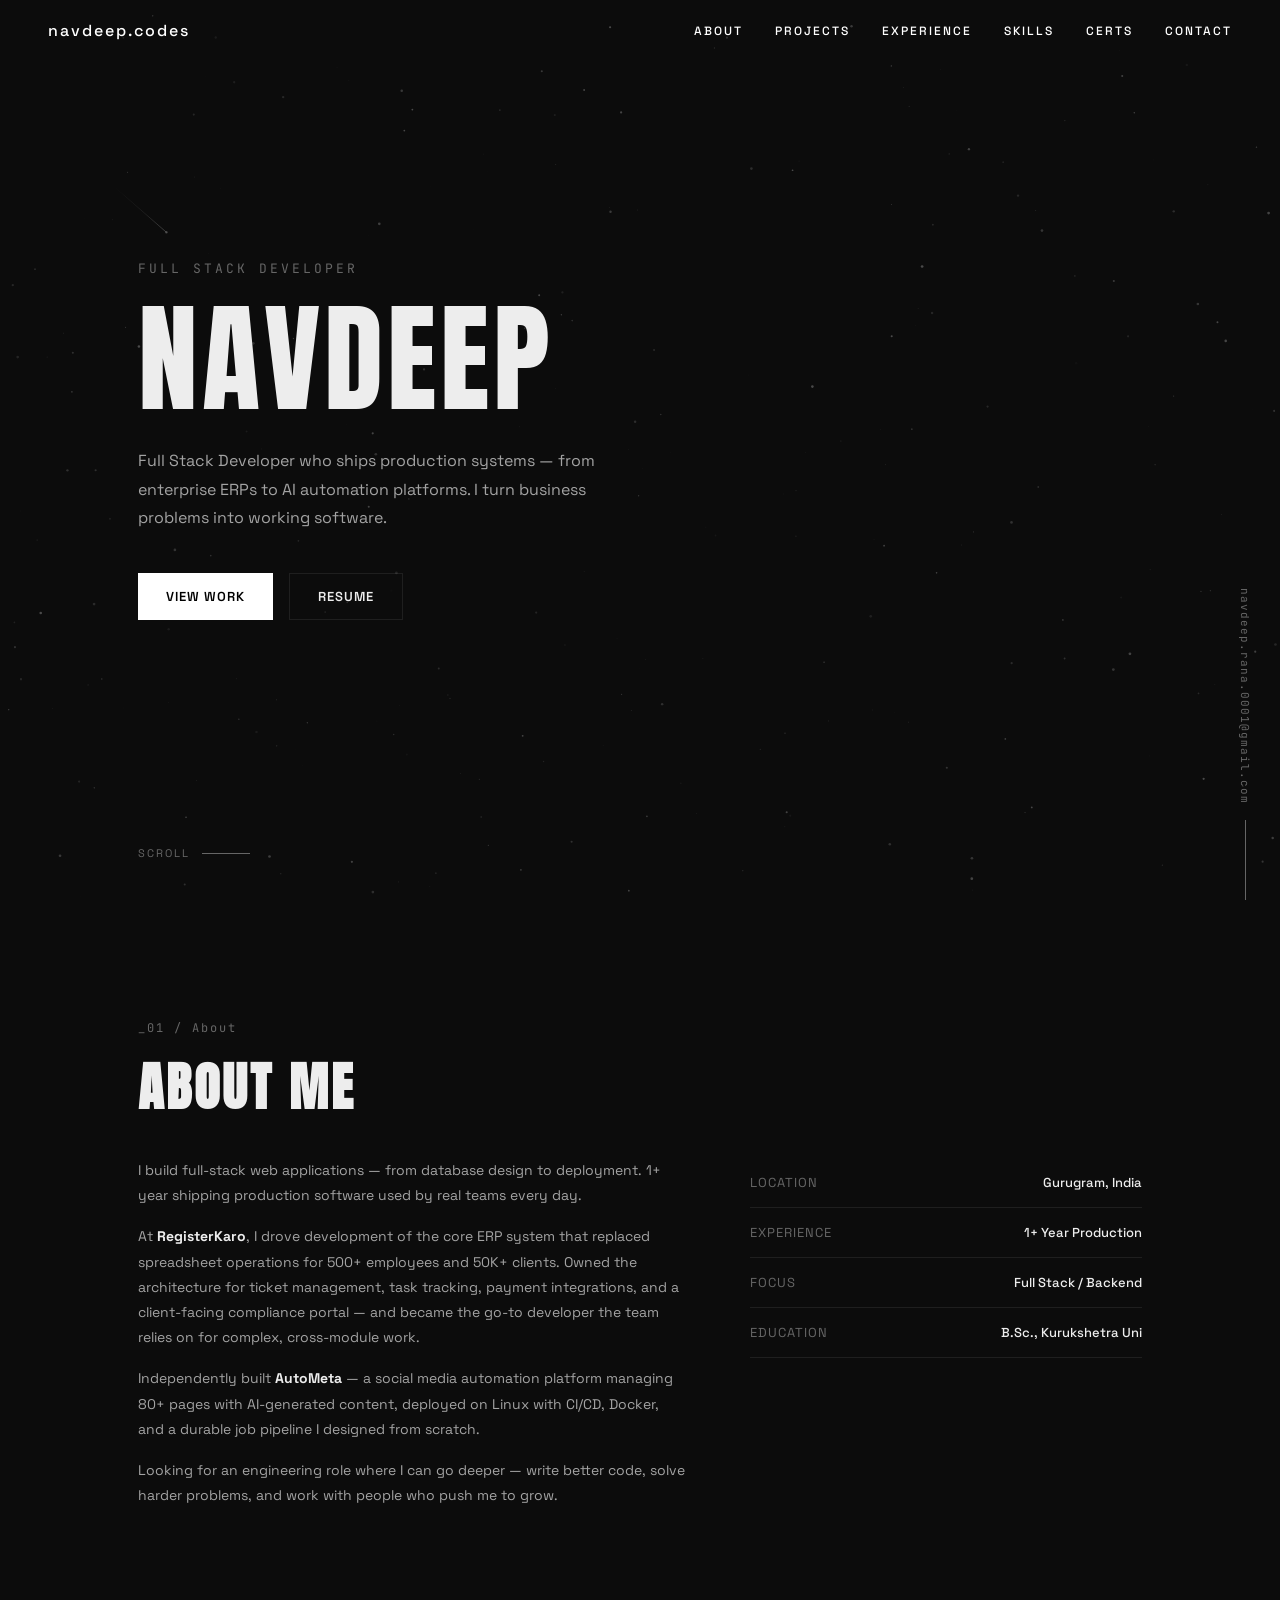
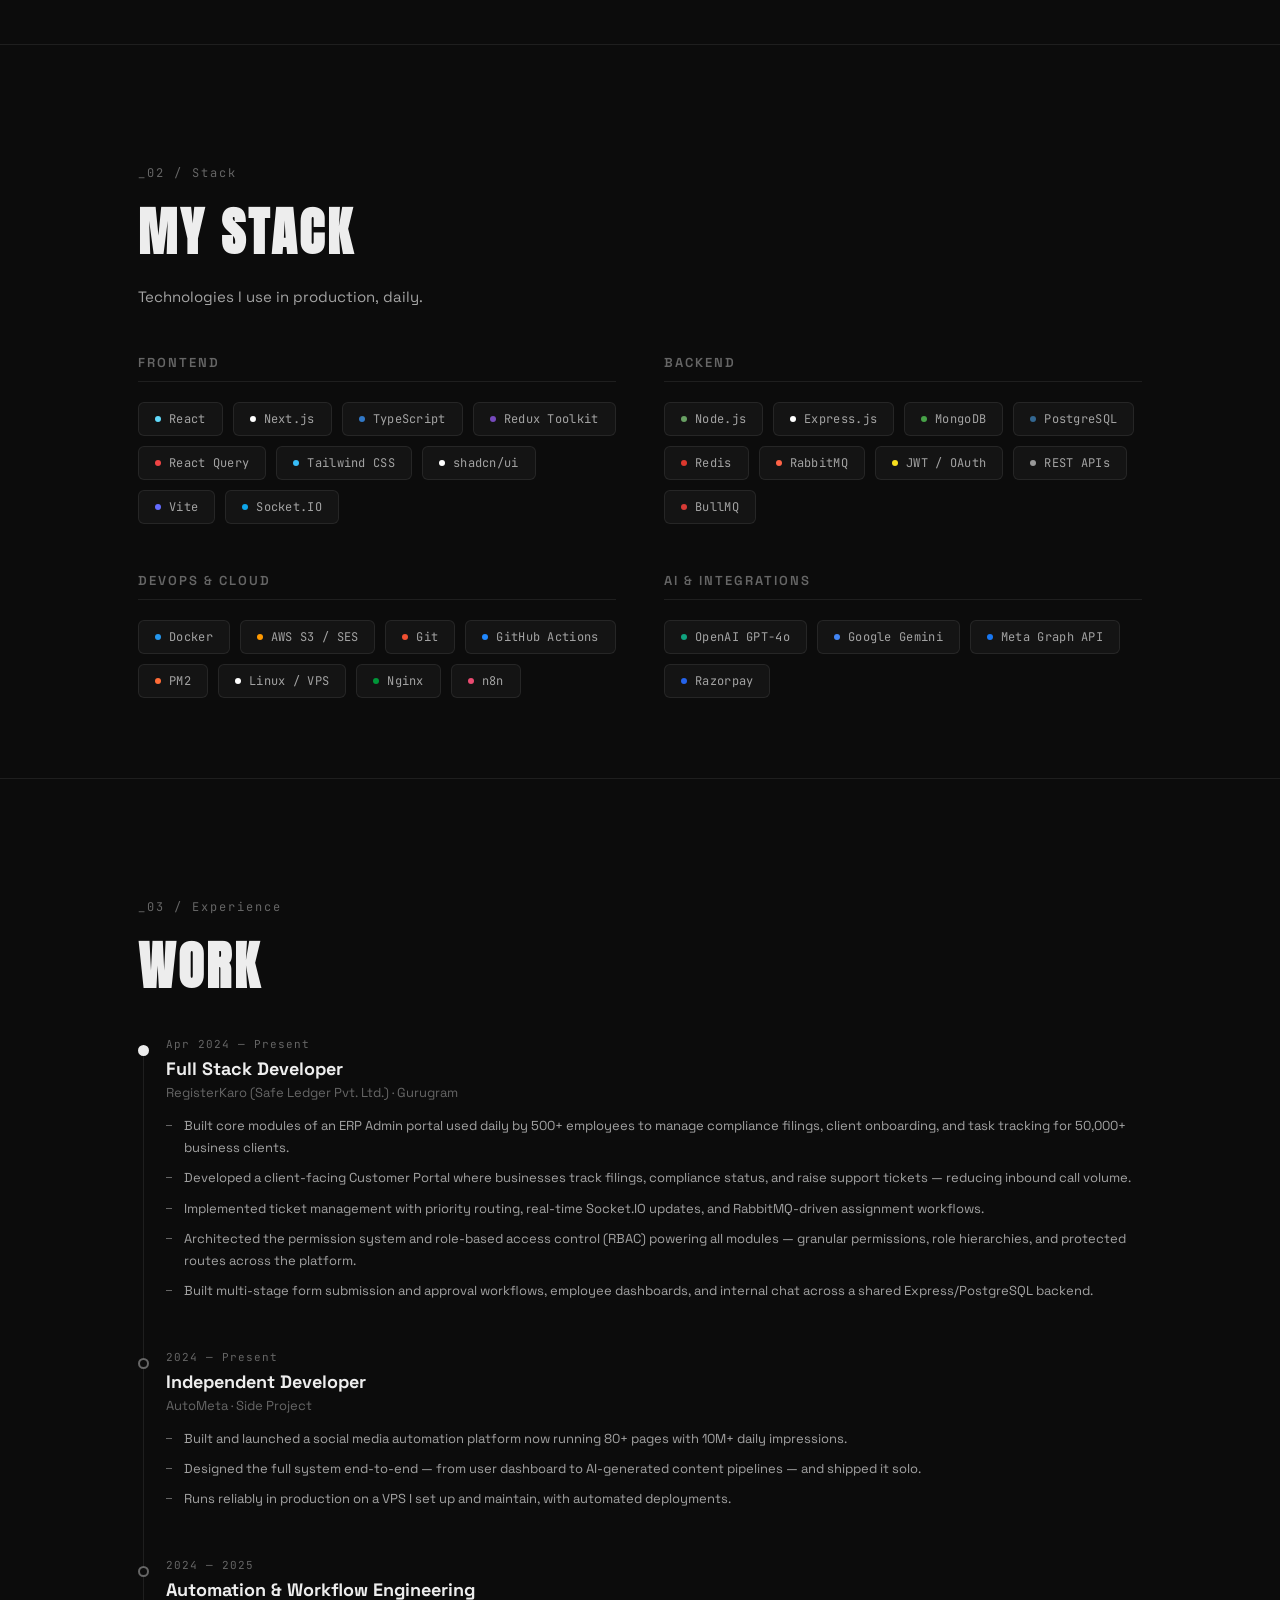
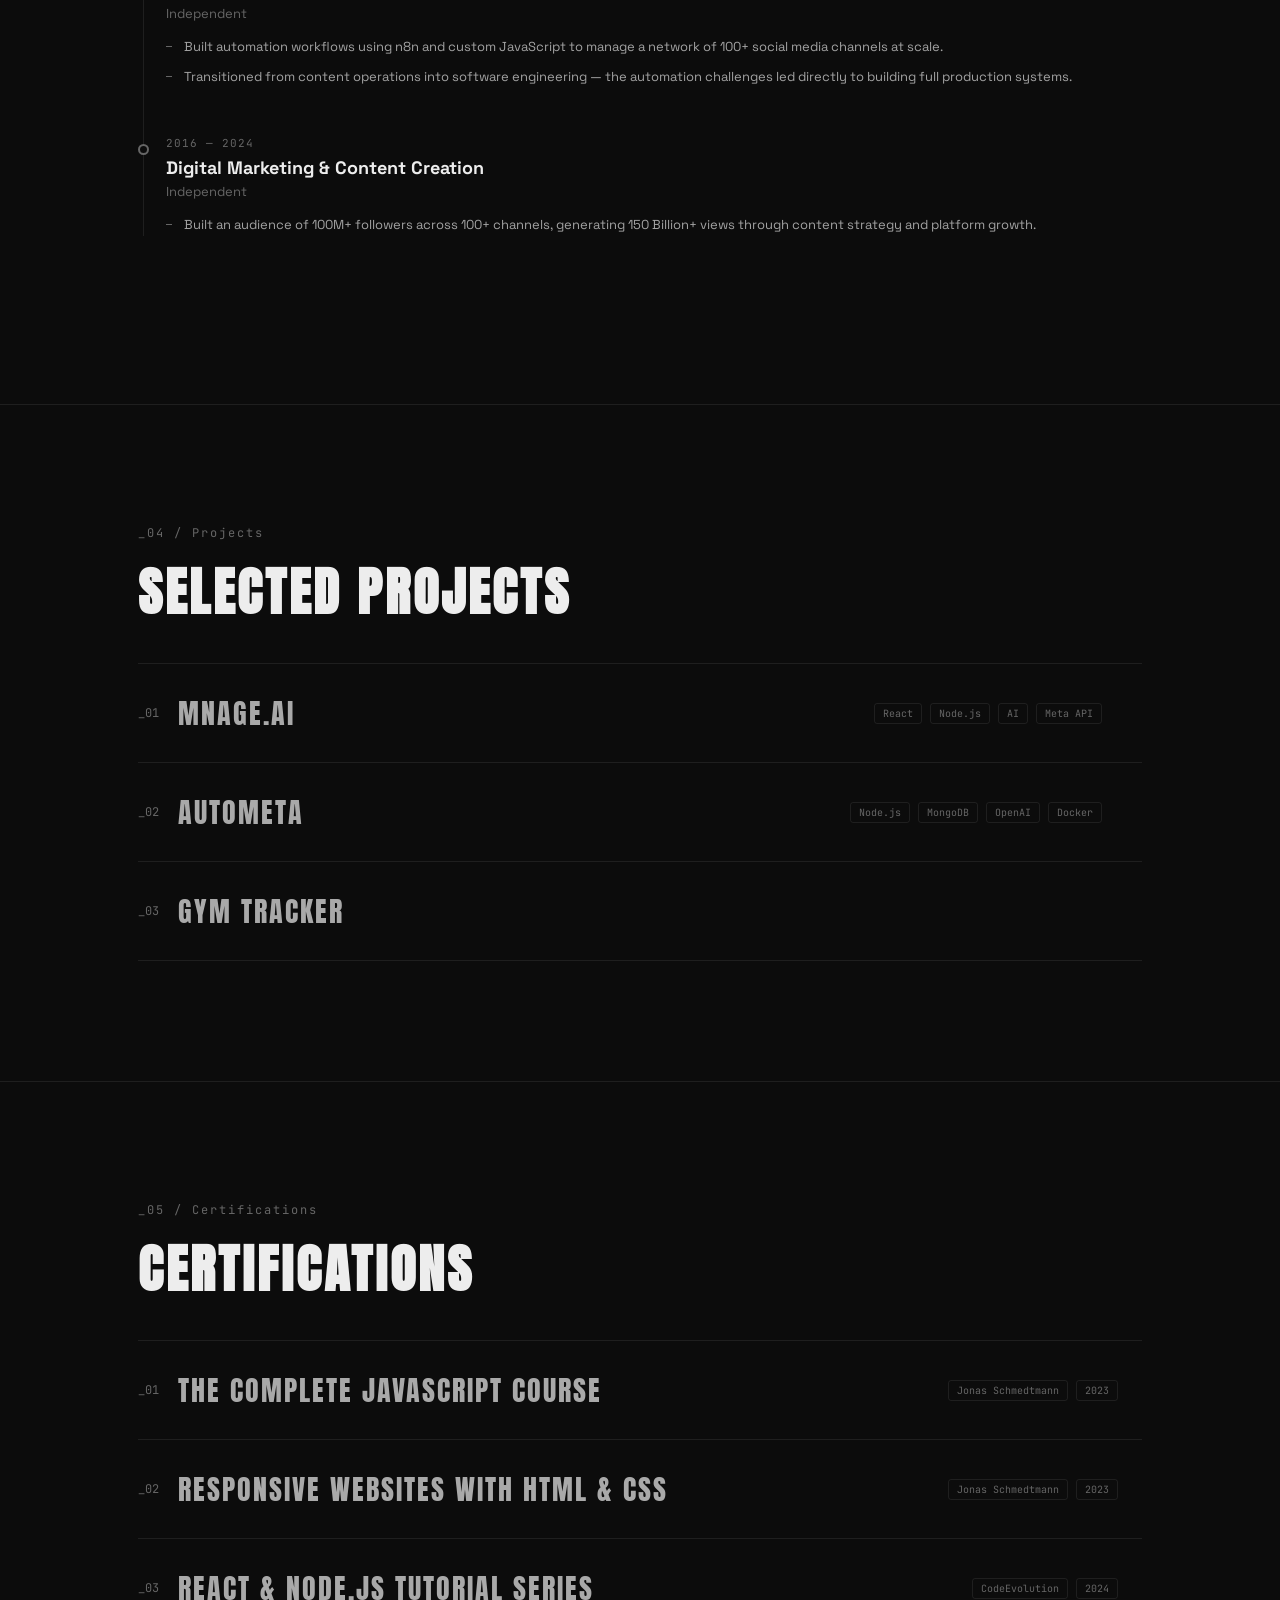
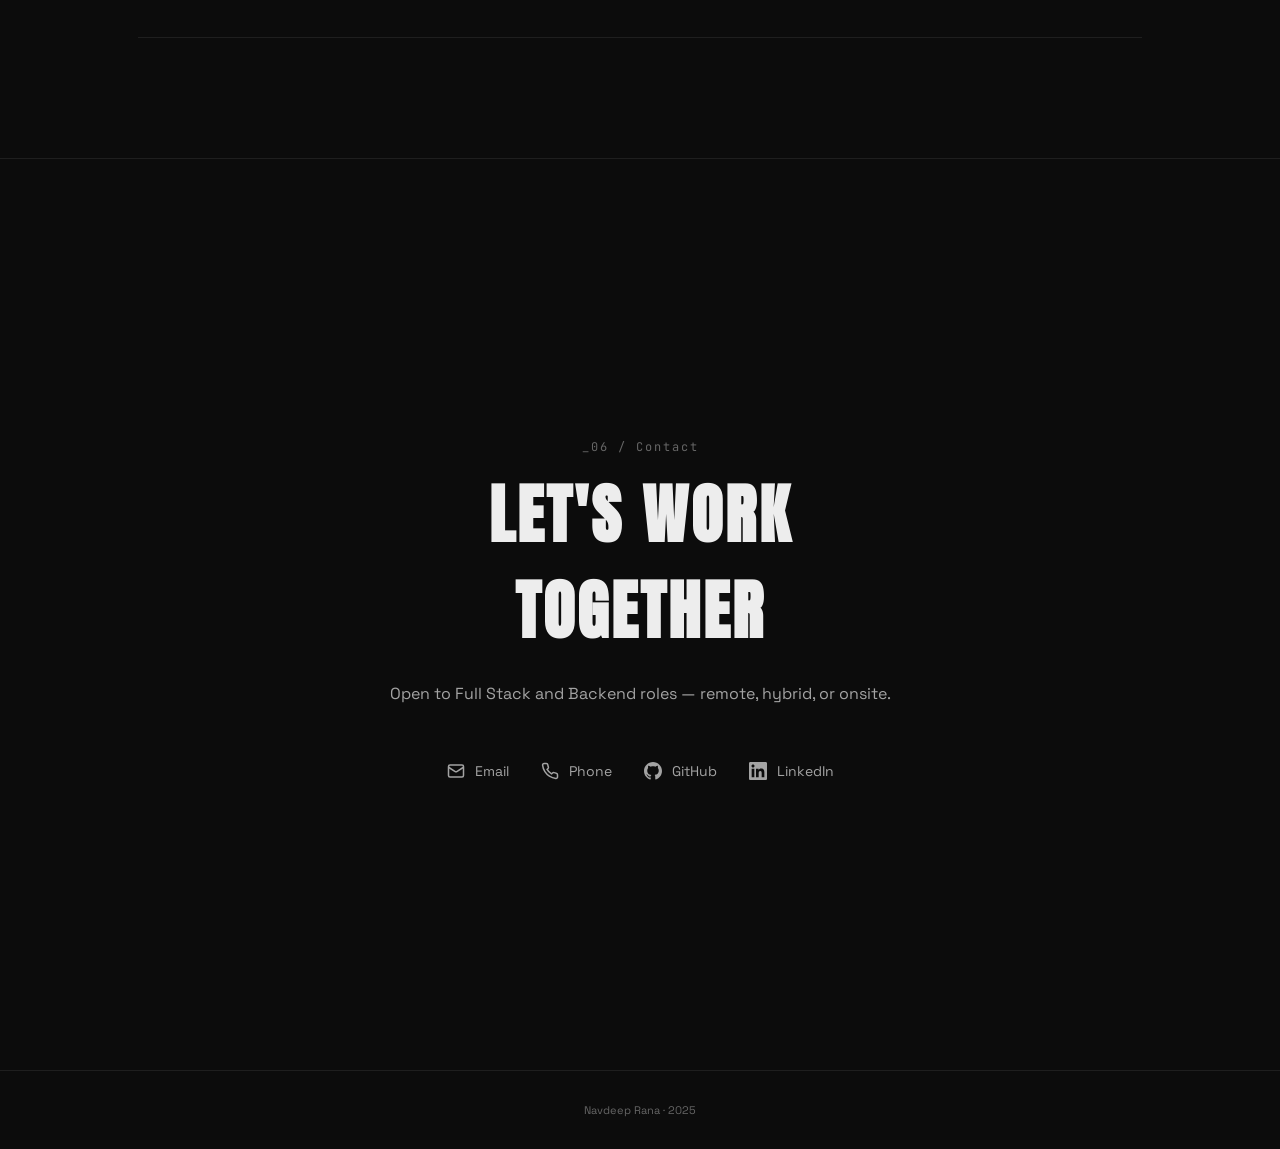
==== commit 59c4b885: "proofreading and fixing word to word" ====
--- a/index.html
+++ b/index.html
@@ -23,17 +23,35 @@
 <div class="side-email">navdeep.rana.0001@gmail.com</div>
 
 <nav class="nav">
-  <a href="#" class="nav-logo">navdeep</a>
+  <a href="#" class="nav-logo">navdeep.codes</a>
   <button class="nav-toggle" id="navToggle" aria-label="Menu">
     <span></span><span></span><span></span>
   </button>
   <div class="nav-links" id="navLinks">
-    <a href="#about">About</a>
-    <a href="#stack">Stack</a>
-    <a href="#experience">Work</a>
-    <a href="#projects">Projects</a>
-    <a href="#certifications">Certs</a>
-    <a href="#contact">Contact</a>
+    <a href="#about">
+      <svg class="nav-icon" viewBox="0 0 24 24" fill="none" stroke="currentColor" stroke-width="1.8" stroke-linecap="round" stroke-linejoin="round"><circle cx="12" cy="8" r="4"/><path d="M20 21a8 8 0 1 0-16 0"/></svg>
+      <span>About</span>
+    </a>
+    <a href="#projects">
+      <svg class="nav-icon" viewBox="0 0 24 24" fill="none" stroke="currentColor" stroke-width="1.8" stroke-linecap="round" stroke-linejoin="round"><path d="M20 7h-4V5a2 2 0 0 0-2-2h-4a2 2 0 0 0-2 2v2H4a2 2 0 0 0-2 2v10a2 2 0 0 0 2 2h16a2 2 0 0 0 2-2V9a2 2 0 0 0-2-2Z"/><path d="M10 7V5h4v2"/></svg>
+      <span>Projects</span>
+    </a>
+    <a href="#experience">
+      <svg class="nav-icon" viewBox="0 0 24 24" fill="none" stroke="currentColor" stroke-width="1.8" stroke-linecap="round" stroke-linejoin="round"><path d="M12 2v4"/><path d="M12 18v4"/><path d="m4.93 4.93 2.83 2.83"/><path d="m16.24 16.24 2.83 2.83"/><path d="M2 12h4"/><path d="M18 12h4"/><path d="m4.93 19.07 2.83-2.83"/><path d="m16.24 7.76 2.83-2.83"/><circle cx="12" cy="12" r="3"/></svg>
+      <span>Experience</span>
+    </a>
+    <a href="#stack">
+      <svg class="nav-icon" viewBox="0 0 24 24" fill="none" stroke="currentColor" stroke-width="1.8" stroke-linecap="round" stroke-linejoin="round"><path d="M9.5 2A2.5 2.5 0 0 1 12 4.5v15a2.5 2.5 0 0 1-4.96.44 2.5 2.5 0 0 1-2.96-3.08 3 3 0 0 1-.34-5.58 2.5 2.5 0 0 1 1.32-4.24 2.5 2.5 0 0 1 1.98-3A2.5 2.5 0 0 1 9.5 2Z"/><path d="M14.5 2A2.5 2.5 0 0 0 12 4.5v15a2.5 2.5 0 0 0 4.96.44 2.5 2.5 0 0 0 2.96-3.08 3 3 0 0 0 .34-5.58 2.5 2.5 0 0 0-1.32-4.24 2.5 2.5 0 0 0-1.98-3A2.5 2.5 0 0 0 14.5 2Z"/></svg>
+      <span>Skills</span>
+    </a>
+    <a href="#certifications">
+      <svg class="nav-icon" viewBox="0 0 24 24" fill="none" stroke="currentColor" stroke-width="1.8" stroke-linecap="round" stroke-linejoin="round"><circle cx="12" cy="8" r="6"/><path d="M15.477 12.89 17 22l-5-3-5 3 1.523-9.11"/></svg>
+      <span>Certs</span>
+    </a>
+    <a href="#contact">
+      <svg class="nav-icon" viewBox="0 0 24 24" fill="none" stroke="currentColor" stroke-width="1.8" stroke-linecap="round" stroke-linejoin="round"><rect width="20" height="16" x="2" y="4" rx="2"/><path d="m22 7-8.97 5.7a1.94 1.94 0 0 1-2.06 0L2 7"/></svg>
+      <span>Contact</span>
+    </a>
   </div>
 </nav>
 
@@ -63,7 +81,7 @@
         <div class="detail-row"><span class="detail-label">Location</span><span class="detail-value">Gurugram, India</span></div>
         <div class="detail-row"><span class="detail-label">Experience</span><span class="detail-value">1+ Year Production</span></div>
         <div class="detail-row"><span class="detail-label">Focus</span><span class="detail-value">Full Stack / Backend</span></div>
-        <div class="detail-row"><span class="detail-label">Education</span><span class="detail-value">BSc, Kurukshetra Uni</span></div>
+        <div class="detail-row"><span class="detail-label">Education</span><span class="detail-value">B.Sc., Kurukshetra Uni</span></div>
       </div>
     </div>
   </div>
@@ -160,10 +178,9 @@
           <h3>Independent Developer</h3>
           <div class="timeline-company">AutoMeta &middot; Side Project</div>
           <ul>
-            <li>Solo-built a multi-account social media automation platform managing 80+ Facebook/Instagram pages with AI content.</li>
-            <li>3-repo architecture: React dashboard, Express API with JWT, Node.js engine with 1-min scheduler and durable jobs.</li>
-            <li>Integrated OpenAI, Gemini Imagen 4, Veo 3 for text/image/video generation with failure recovery.</li>
-            <li>Deployed on VPS with PM2, GitHub Actions CI/CD, and Docker microservices.</li>
+            <li>Built and launched a social media automation platform now running 80+ pages with 10M+ daily impressions.</li>
+            <li>Designed the full system end-to-end &mdash; from user dashboard to AI-generated content pipelines &mdash; and shipped it solo.</li>
+            <li>Runs reliably in production on a VPS I set up and maintain, with automated deployments.</li>
           </ul>
         </div>
       </div>
@@ -186,7 +203,7 @@
           <h3>Digital Marketing & Content Creation</h3>
           <div class="timeline-company">Independent</div>
           <ul>
-            <li>Built an audience of 100M+ followers across 100+ channels, generating billions of views through content strategy and platform growth.</li>
+            <li>Built an audience of 100M+ followers across 100+ channels, generating 150 Billion+ views through content strategy and platform growth.</li>
           </ul>
         </div>
       </div>
@@ -232,17 +249,26 @@
     <div class="projects-list">
       <div class="project-row cert-row" data-cert-image="./cert-js-jonas.png">
         <span class="project-num">_01</span>
-        <span class="project-title">The Complete JavaScript Course</span>
+        <span class="project-title">
+          The Complete JavaScript Course
+          <span class="cert-mobile-meta">by Jonas Schmedtmann &middot; 2023</span>
+        </span>
         <span class="project-tags-inline"><span>Jonas Schmedtmann</span><span>2023</span></span>
       </div>
       <div class="project-row cert-row" data-cert-image="./cert-htmlcss-jonas.png">
         <span class="project-num">_02</span>
-        <span class="project-title">Responsive Websites with HTML & CSS</span>
+        <span class="project-title">
+          Responsive Websites with HTML & CSS
+          <span class="cert-mobile-meta">by Jonas Schmedtmann &middot; 2023</span>
+        </span>
         <span class="project-tags-inline"><span>Jonas Schmedtmann</span><span>2023</span></span>
       </div>
       <div class="project-row cert-row" data-cert-image="./cert-codeevolution.png">
         <span class="project-num">_03</span>
-        <span class="project-title">React & Node.js Tutorial Series</span>
+        <span class="project-title">
+          React & Node.js Tutorial Series
+          <span class="cert-mobile-meta">by Vishwas (CodeEvolution) &middot; 2024</span>
+        </span>
         <span class="project-tags-inline"><span>CodeEvolution</span><span>2024</span></span>
       </div>
     </div>
--- a/style.css
+++ b/style.css
@@ -137,8 +137,13 @@
   letter-spacing: 2px;
   opacity: 0.5;
   transition: opacity 0.3s;
+  display: flex;
+  align-items: center;
+  gap: 6px;
 }
 .nav-links a:hover, .nav-links a.active { opacity: 1; }
+/* Hide icons on desktop — text-only nav */
+.nav-icon { display: none; }
 
 /* Hamburger button — hidden on desktop */
 .nav-toggle {
@@ -531,6 +536,30 @@
 
 /* ── Certifications — row style + fixed right preview ─────────── */
 .cert-row { cursor: default; }
+
+/* Mobile-only subtitle (instructor + year) under cert title */
+.cert-mobile-meta { display: none; }
+
+@media (max-width: 768px) {
+  .cert-mobile-meta {
+    display: block;
+    font-family: var(--mono);
+    font-size: 11px;
+    color: var(--text-muted);
+    letter-spacing: 1px;
+    margin-top: 6px;
+    text-transform: none;
+    font-weight: 400;
+  }
+  .cert-row {
+    flex-direction: column;
+    align-items: flex-start;
+  }
+  .cert-row .project-title {
+    font-size: 16px;
+    line-height: 1.2;
+  }
+}
 
 .cert-preview-fixed {
   position: fixed;
@@ -656,10 +685,15 @@
     position: fixed;
     inset: 0;
     background: rgba(12, 12, 12, 0.9);
-    flex-direction: column;
+    backdrop-filter: blur(12px);
+    -webkit-backdrop-filter: blur(12px);
+    display: grid;
+    grid-template-columns: 1fr 1fr;
+    grid-auto-rows: 1fr;
     align-items: center;
     justify-content: center;
-    gap: 32px;
+    gap: 0;
+    padding: 80px 20px 40px;
     opacity: 0;
     visibility: hidden;
     transition: opacity 0.3s, visibility 0.3s;
@@ -671,12 +705,50 @@
     visibility: visible;
   }
   .nav-links a {
-    font-size: 20px;
+    flex-direction: column;
+    align-items: center;
+    justify-content: center;
+    gap: 14px;
+    font-size: 13px;
     letter-spacing: 3px;
     color: #fff;
+    opacity: 0;
+    padding: 24px 12px;
+    text-align: center;
+    transform: translateY(20px);
+    transition: opacity 0.4s ease, transform 0.4s ease;
+  }
+  .nav-links.open a {
     opacity: 1;
-  }
-  .nav-links a:hover { color: #fff; }
+    transform: translateY(0);
+  }
+  .nav-links.open a:nth-child(1) { transition-delay: 0.08s; }
+  .nav-links.open a:nth-child(2) { transition-delay: 0.14s; }
+  .nav-links.open a:nth-child(3) { transition-delay: 0.2s; }
+  .nav-links.open a:nth-child(4) { transition-delay: 0.26s; }
+  .nav-links.open a:nth-child(5) { transition-delay: 0.32s; }
+  .nav-links.open a:nth-child(6) { transition-delay: 0.38s; }
+
+  .nav-icon {
+    display: block;
+    width: 36px;
+    height: 36px;
+    color: #fff;
+    filter: drop-shadow(0 0 12px rgba(255, 255, 255, 0.5))
+            drop-shadow(0 0 24px rgba(129, 140, 248, 0.4));
+    transition: all 0.3s;
+  }
+  .nav-links a:active .nav-icon,
+  .nav-links a:hover .nav-icon {
+    color: #a5b4fc;
+    filter: drop-shadow(0 0 16px rgba(165, 180, 252, 0.9))
+            drop-shadow(0 0 32px rgba(129, 140, 248, 0.7));
+    transform: scale(1.1);
+  }
+  .nav-links a span {
+    font-weight: 500;
+    opacity: 0.85;
+  }
   .hero { padding: 100px 24px 60px; }
   .hero-stats { gap: 28px; }
   .stat-num { font-size: 28px; }
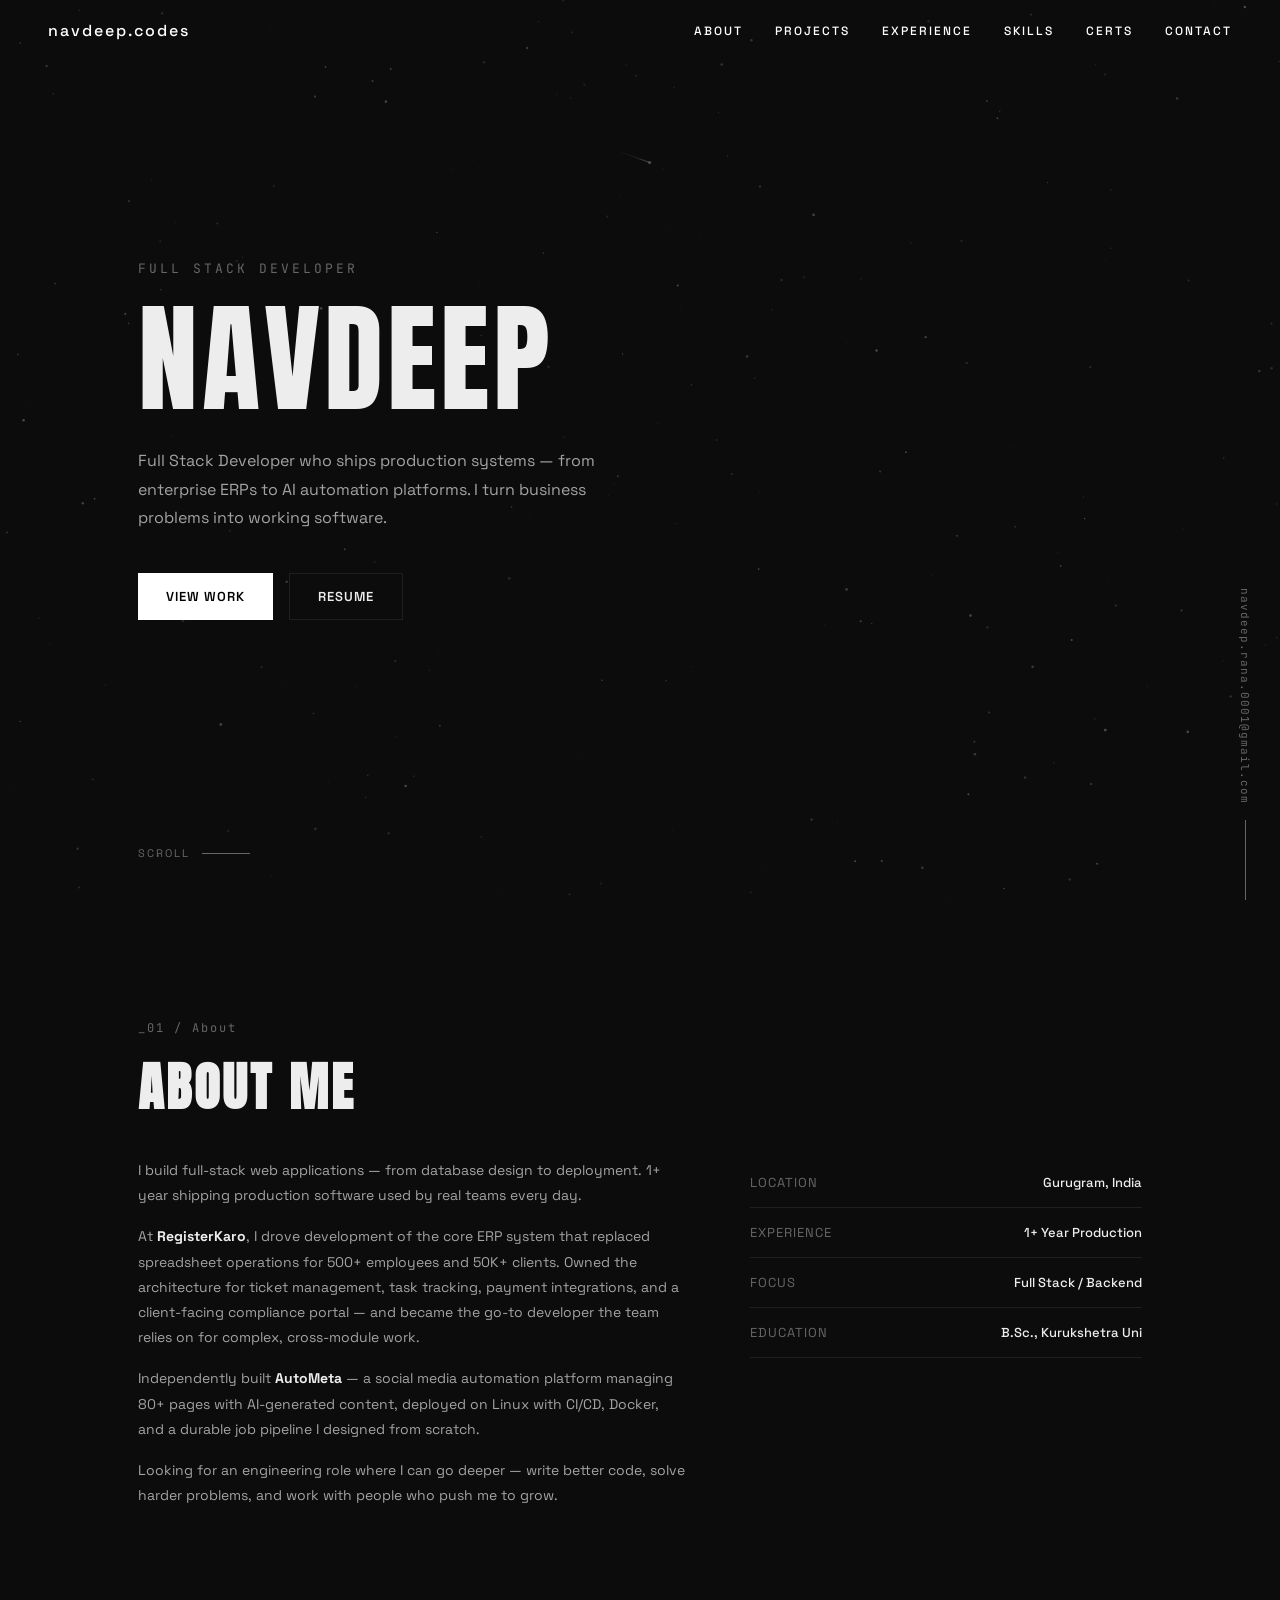
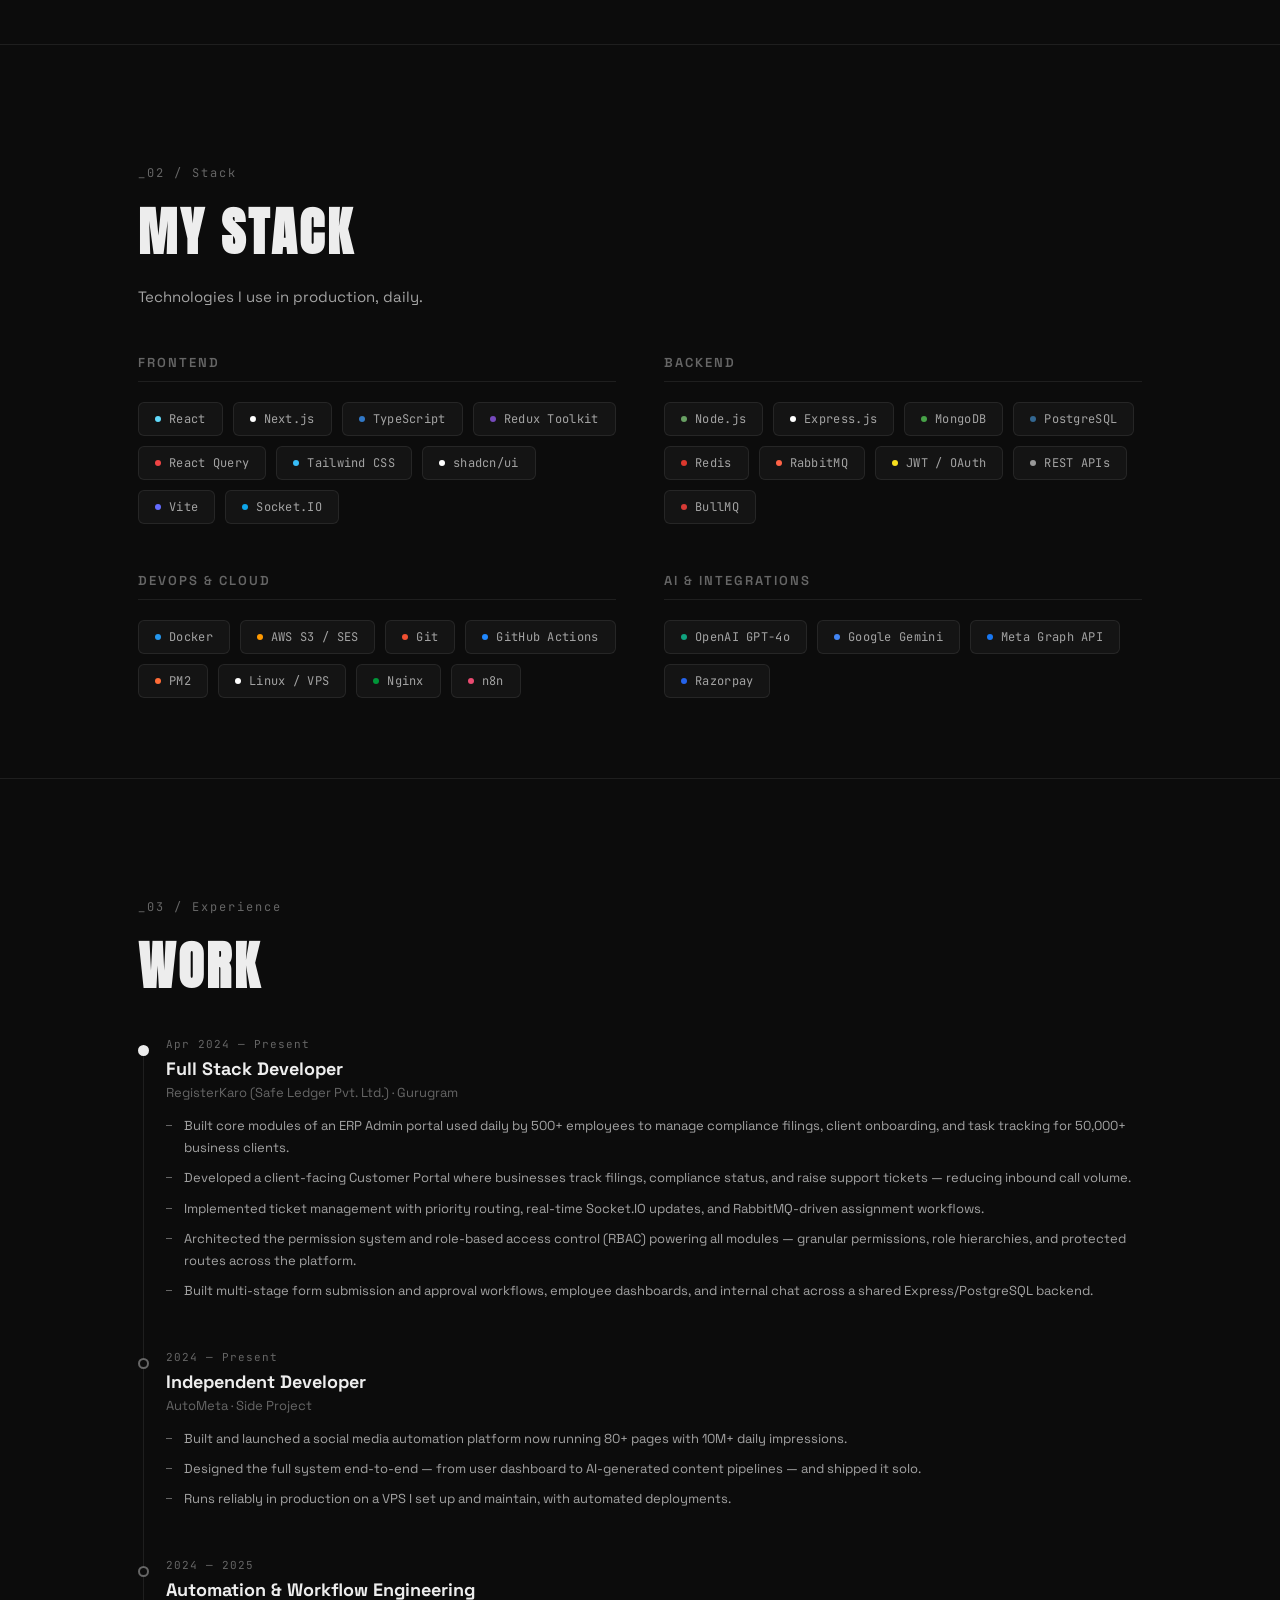
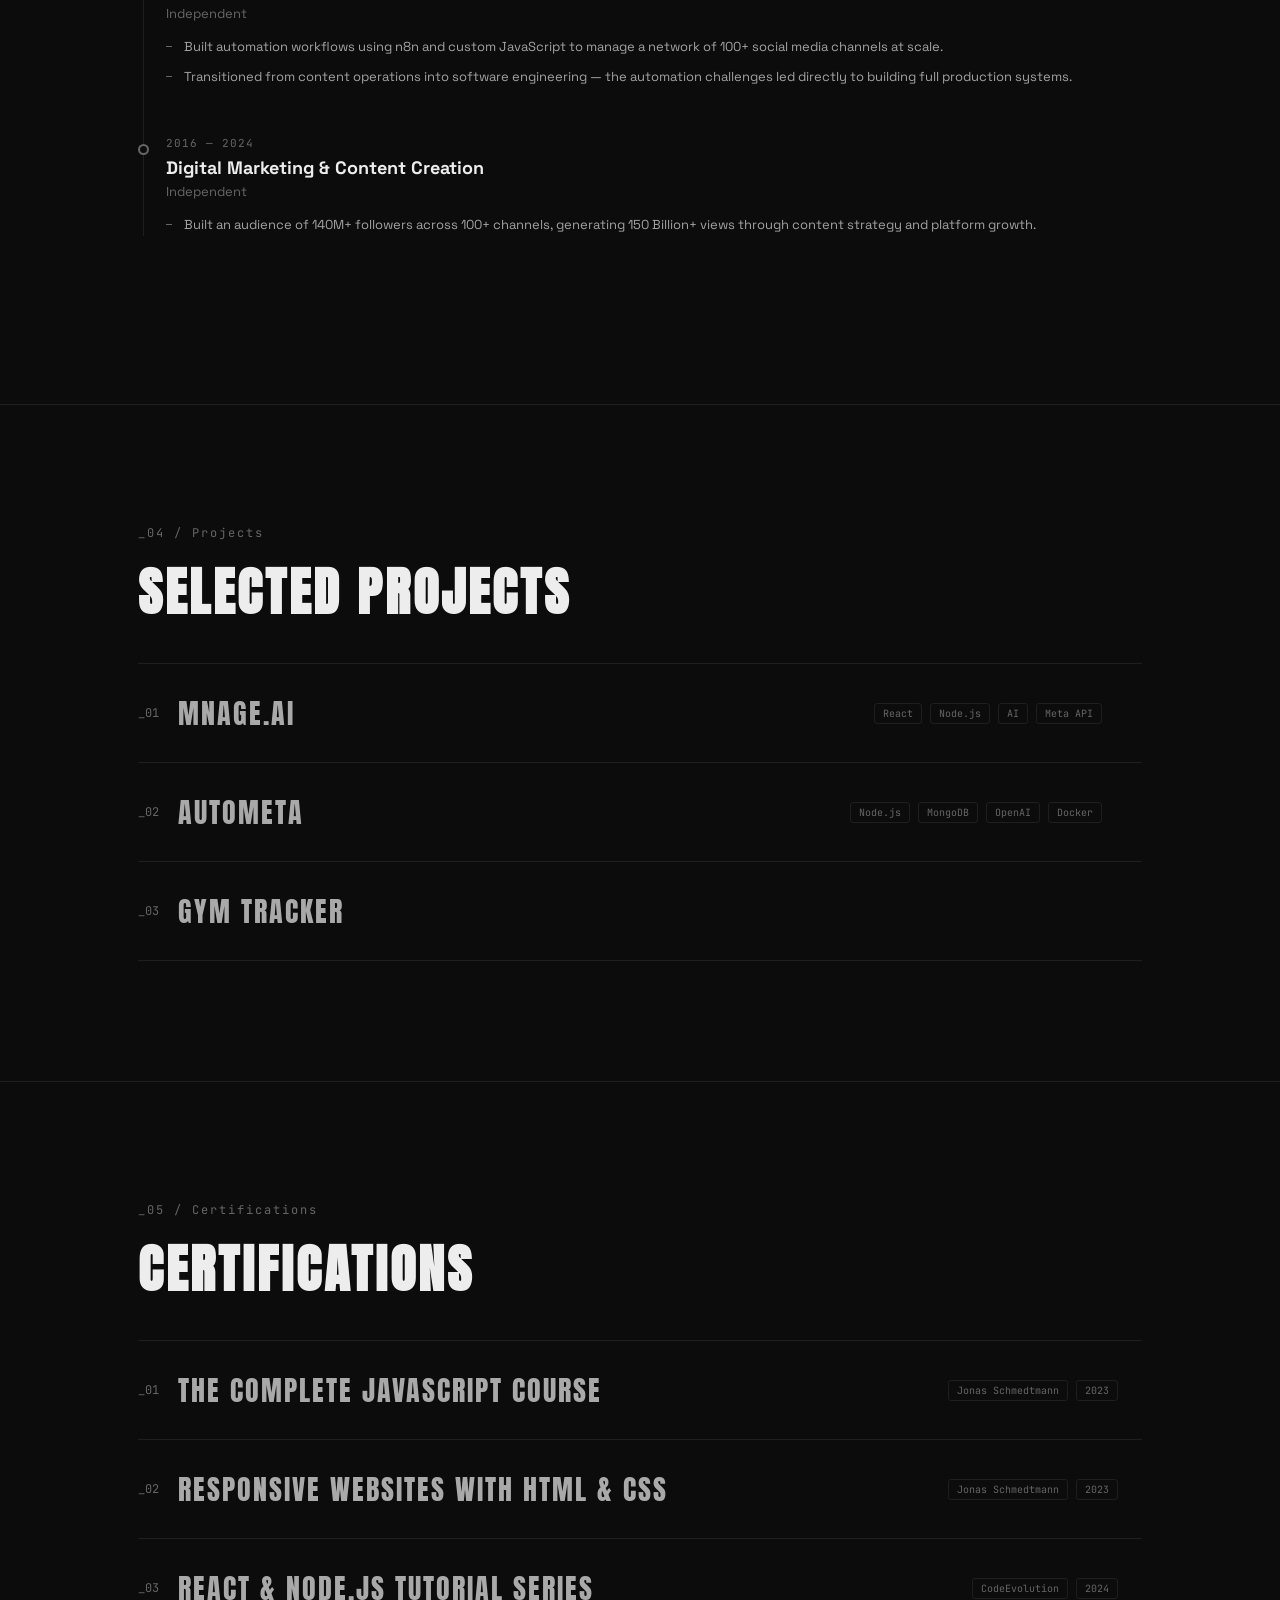
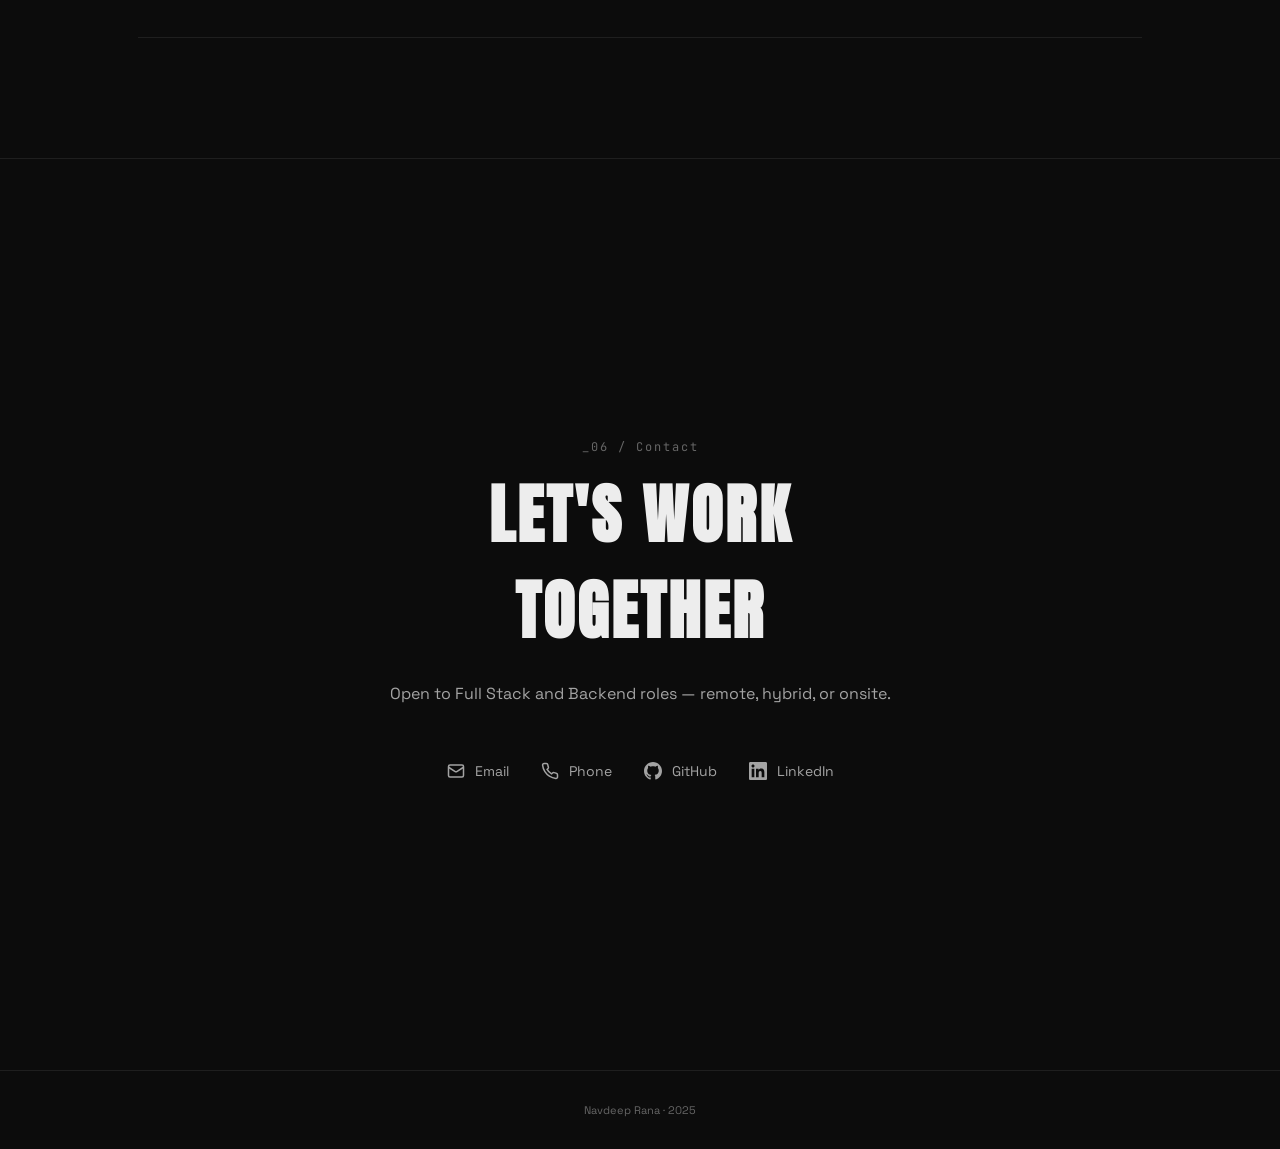
==== commit c398c4de: "audience change" ====
--- a/index.html
+++ b/index.html
@@ -203,7 +203,7 @@
           <h3>Digital Marketing & Content Creation</h3>
           <div class="timeline-company">Independent</div>
           <ul>
-            <li>Built an audience of 100M+ followers across 100+ channels, generating 150 Billion+ views through content strategy and platform growth.</li>
+            <li>Built an audience of 140M+ followers across 100+ channels, generating 150 Billion+ views through content strategy and platform growth.</li>
           </ul>
         </div>
       </div>
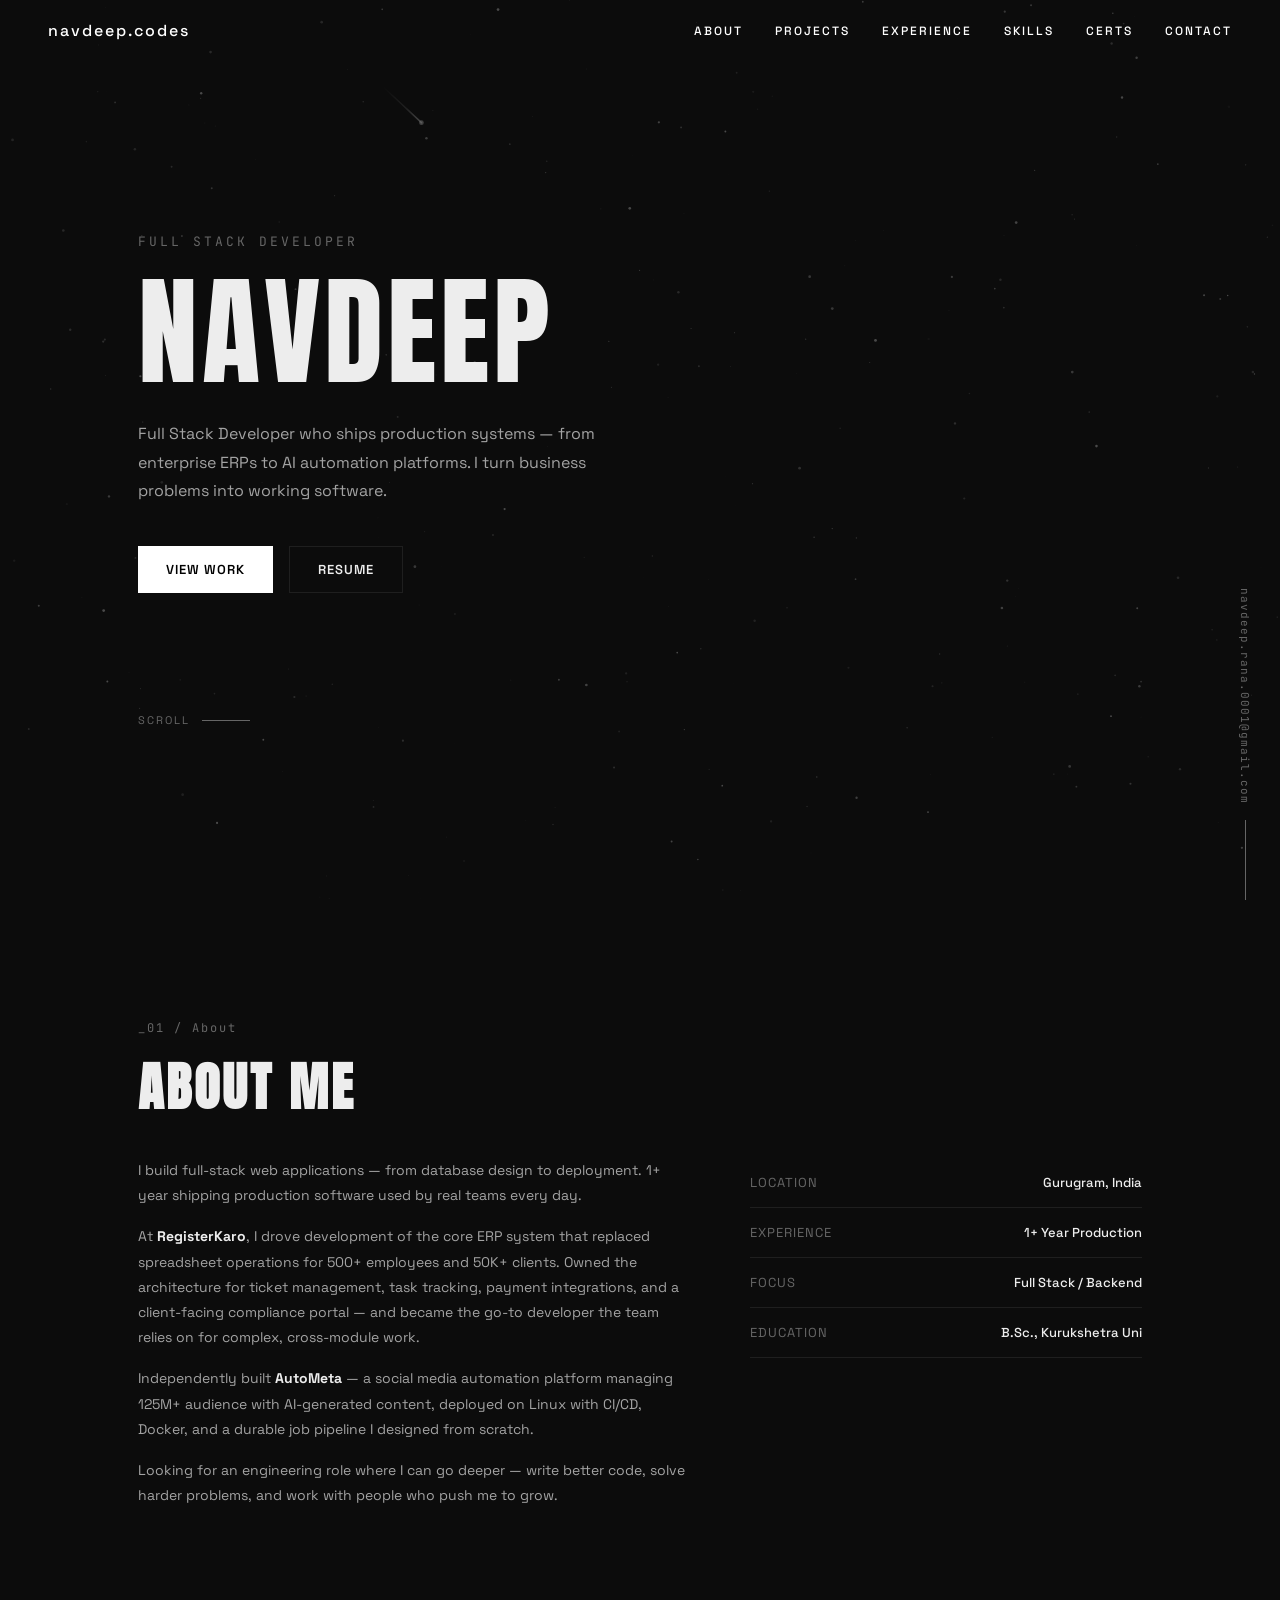
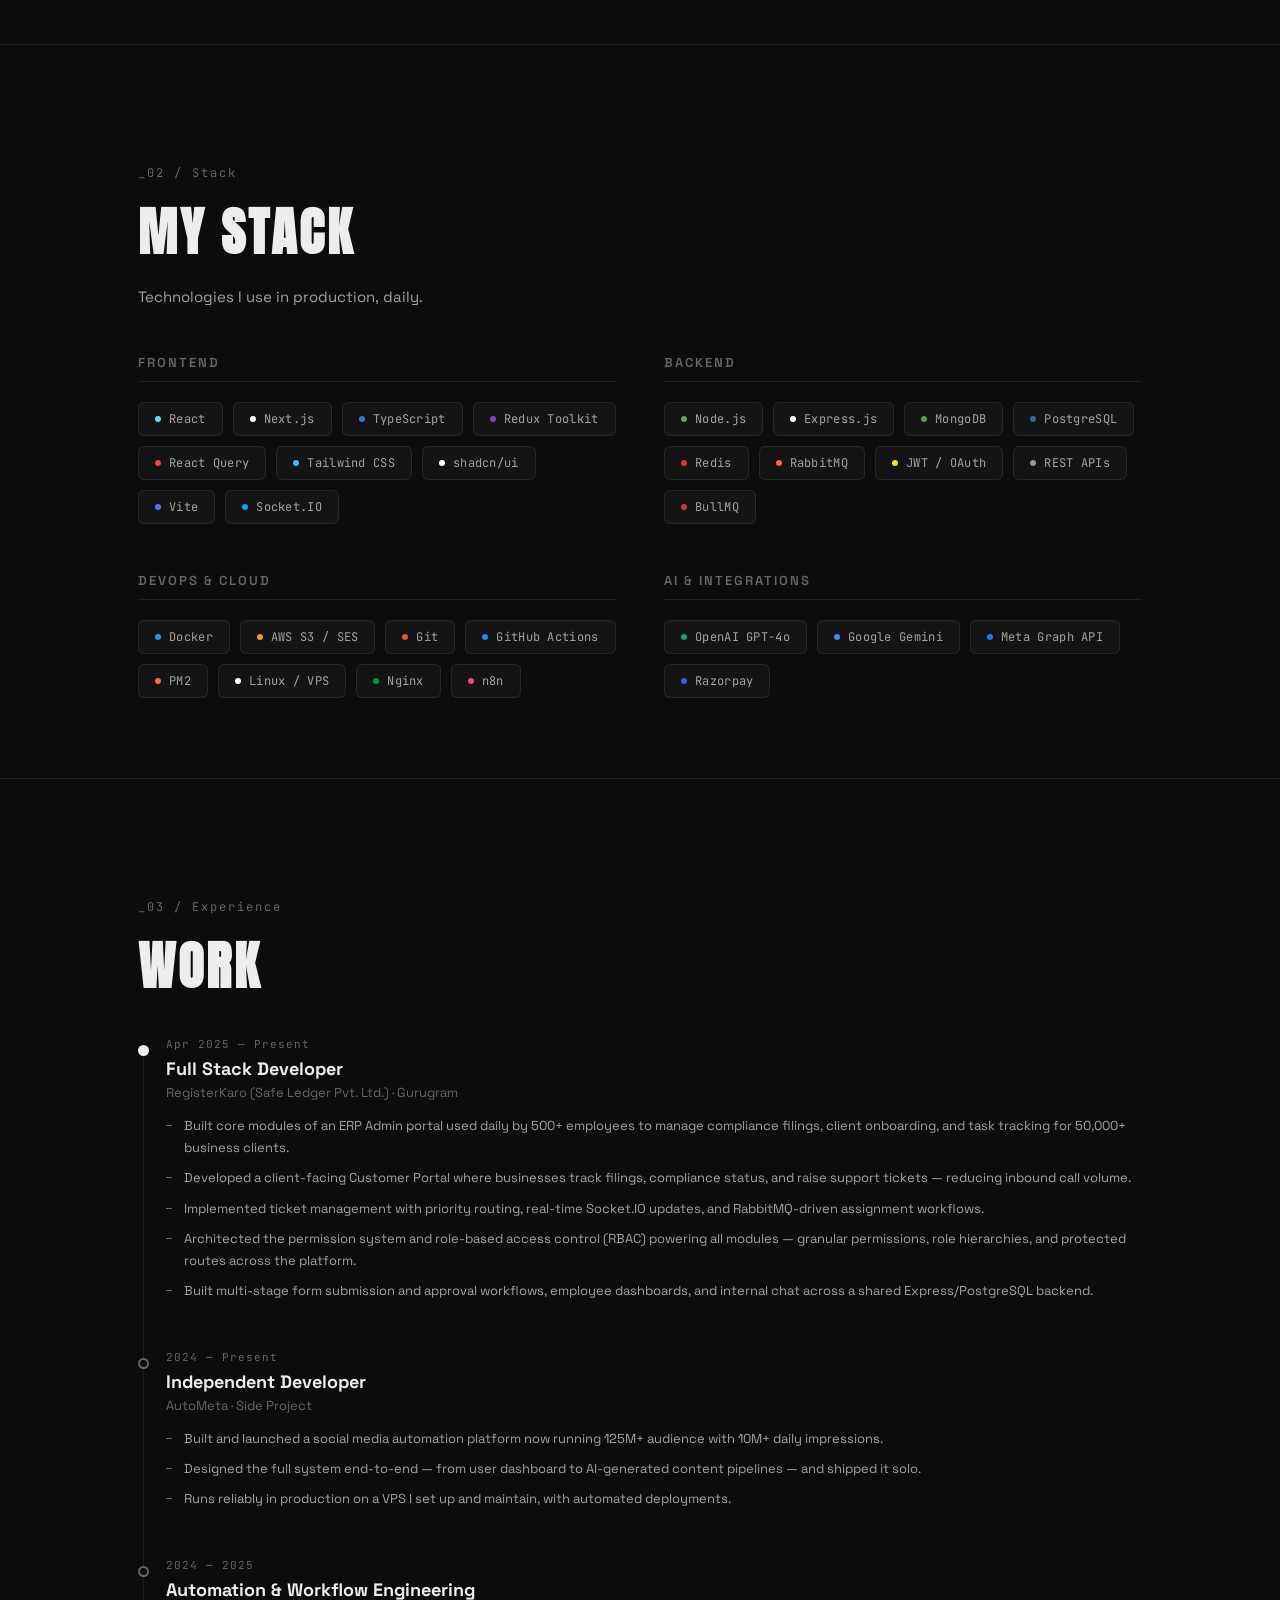
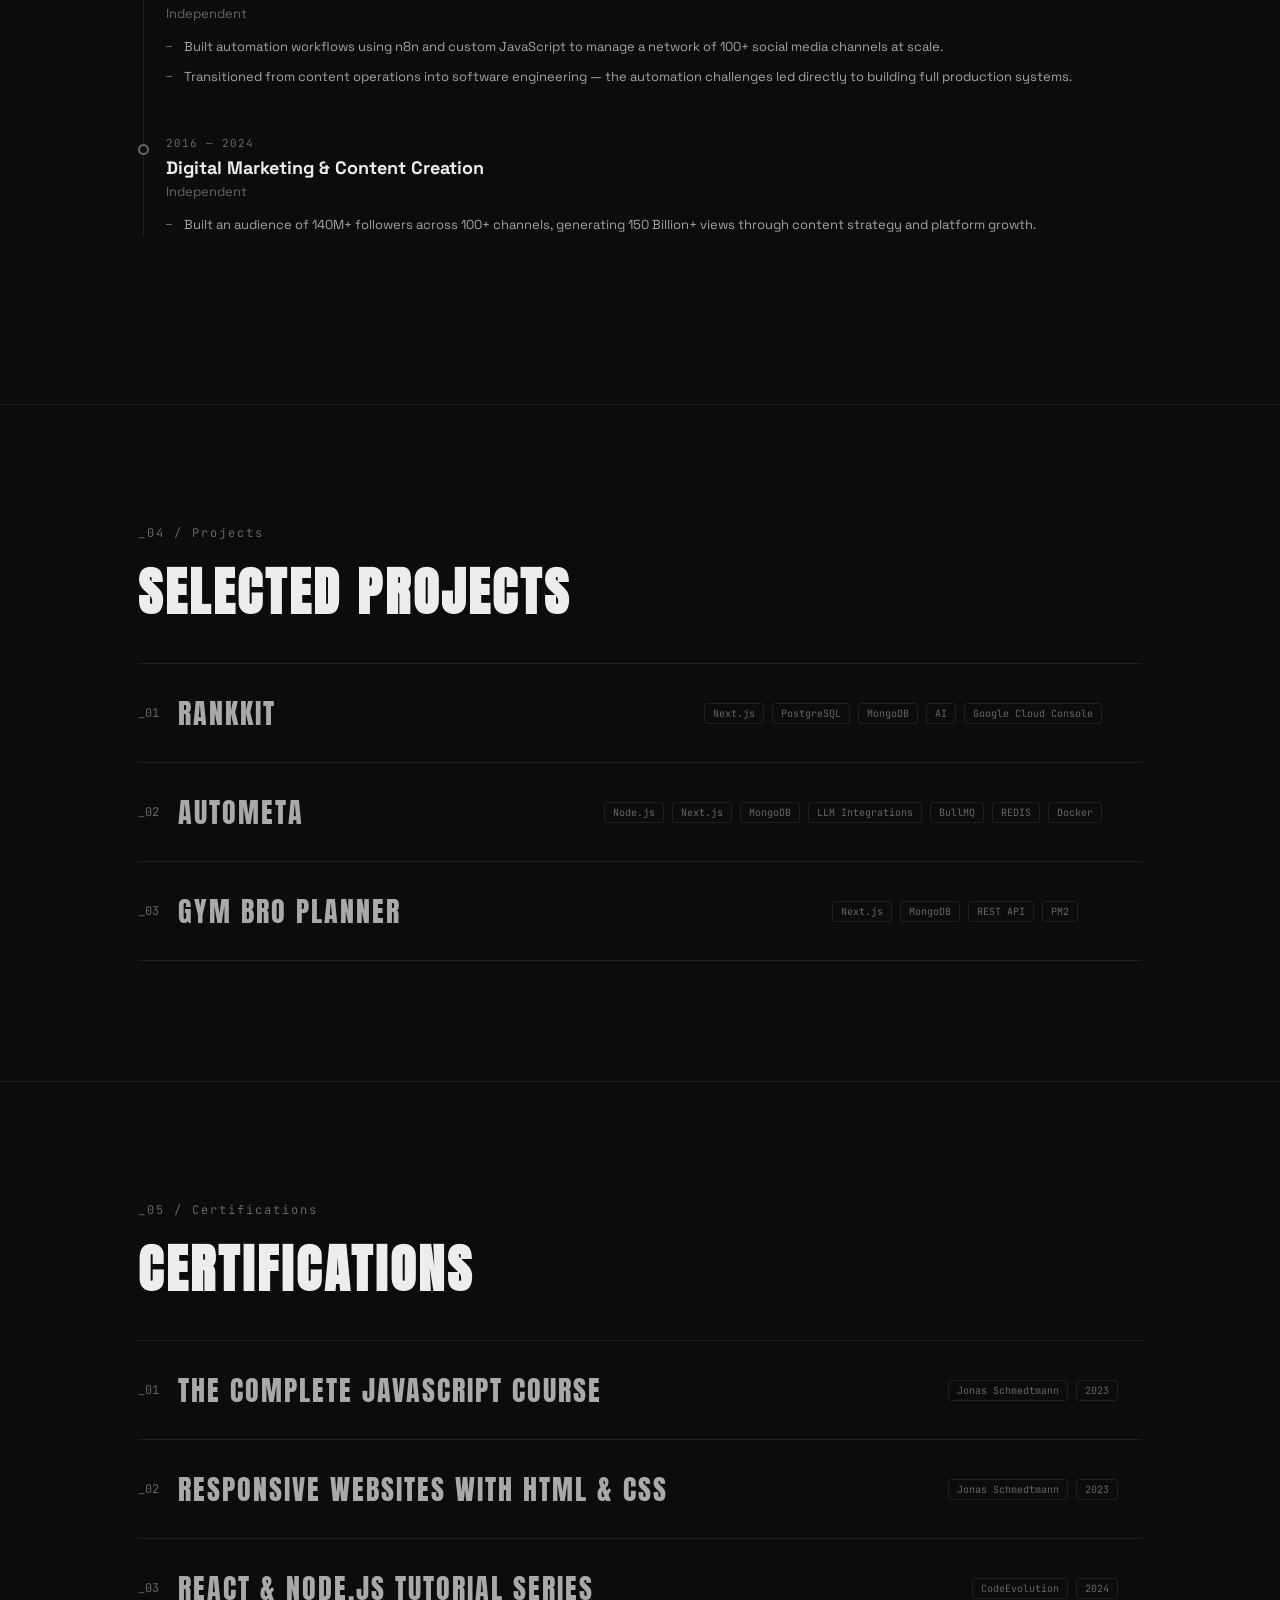
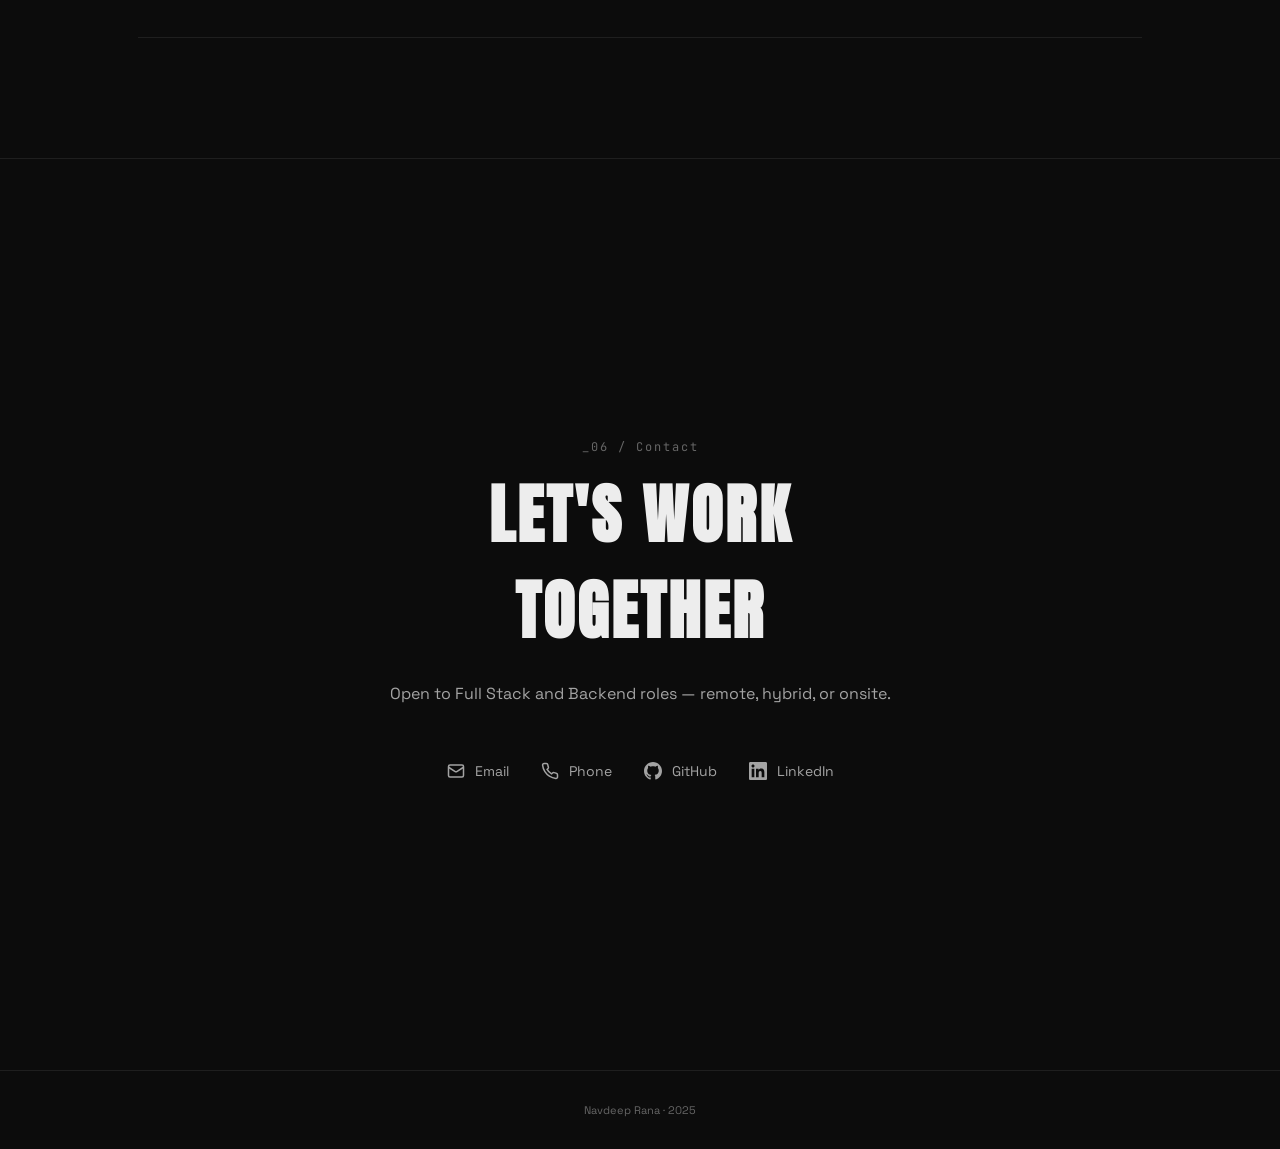
==== commit 5ccbd7c2: "projects updated" ====
--- a/index.html
+++ b/index.html
@@ -74,7 +74,7 @@
       <div class="about-text">
         <p>I build full-stack web applications &mdash; from database design to deployment. 1+ year shipping production software used by real teams every day.</p>
         <p>At <strong>RegisterKaro</strong>, I drove development of the core ERP system that replaced spreadsheet operations for 500+ employees and 50K+ clients. Owned the architecture for ticket management, task tracking, payment integrations, and a client-facing compliance portal &mdash; and became the go-to developer the team relies on for complex, cross-module work.</p>
-        <p>Independently built <strong>AutoMeta</strong> &mdash; a social media automation platform managing 80+ pages with AI-generated content, deployed on Linux with CI/CD, Docker, and a durable job pipeline I designed from scratch.</p>
+        <p>Independently built <strong>AutoMeta</strong> &mdash; a social media automation platform managing 125M+ audience with AI-generated content, deployed on Linux with CI/CD, Docker, and a durable job pipeline I designed from scratch.</p>
         <p>Looking for an engineering role where I can go deeper &mdash; write better code, solve harder problems, and work with people who push me to grow.</p>
       </div>
       <div class="about-details">
@@ -159,7 +159,7 @@
       <div class="timeline-item">
         <div class="timeline-dot"></div>
         <div class="timeline-content">
-          <div class="timeline-date">Apr 2024 &mdash; Present</div>
+          <div class="timeline-date">Apr 2025 &mdash; Present</div>
           <h3>Full Stack Developer</h3>
           <div class="timeline-company">RegisterKaro (Safe Ledger Pvt. Ltd.) &middot; Gurugram</div>
           <ul>
@@ -178,7 +178,7 @@
           <h3>Independent Developer</h3>
           <div class="timeline-company">AutoMeta &middot; Side Project</div>
           <ul>
-            <li>Built and launched a social media automation platform now running 80+ pages with 10M+ daily impressions.</li>
+            <li>Built and launched a social media automation platform now running 125M+ audience with 10M+ daily impressions.</li>
             <li>Designed the full system end-to-end &mdash; from user dashboard to AI-generated content pipelines &mdash; and shipped it solo.</li>
             <li>Runs reliably in production on a VPS I set up and maintain, with automated deployments.</li>
           </ul>
@@ -218,21 +218,22 @@
     <div class="section-label">_04 / Projects</div>
     <h2 class="section-title">Selected Projects</h2>
     <div class="projects-list">
-      <a class="project-row" href="https://app.mnage.ai/validate" target="_blank" data-image="">
+      <a class="project-row" href="https://rankkit.io/" target="_blank" data-image="">
         <span class="project-num">_01</span>
-        <span class="project-title">Mnage.ai</span>
-        <span class="project-tags-inline"><span>React</span><span>Node.js</span><span>AI</span><span>Meta API</span></span>
+        <span class="project-title">Rankkit</span>
+        <span class="project-tags-inline"><span>Next.js</span><span>PostgreSQL</span><span>MongoDB</span><span>AI</span><span>Google Cloud Console</span></span>
         <span class="project-arrow">&rarr;</span>
       </a>
       <a class="project-row" href="https://botwinder.space" target="_blank" data-image="">
         <span class="project-num">_02</span>
         <span class="project-title">AutoMeta</span>
-        <span class="project-tags-inline"><span>Node.js</span><span>MongoDB</span><span>OpenAI</span><span>Docker</span></span>
+        <span class="project-tags-inline"><span>Node.js</span><span>Next.js</span><span>MongoDB</span><span>LLM Integrations</span><span>BullMQ</span><span>REDIS</span><span>Docker</span></span>
         <span class="project-arrow">&rarr;</span>
       </a>
-      <a class="project-row" href="#" data-image="">
+      <a class="project-row" href="https://gymapp.navdeep.codes/" target="_blank" data-image="">
         <span class="project-num">_03</span>
-        <span class="project-title">Gym Tracker</span>
+        <span class="project-title">Gym Bro Planner</span>
+        <span class="project-tags-inline"><span>Next.js</span><span>MongoDB</span><span>REST API</span><span>PM2</span></span>
         <span class="project-tags-inline"></span>
         <span class="project-arrow">&rarr;</span>
       </a>
--- a/style.css
+++ b/style.css
@@ -272,14 +272,12 @@
 .btn-ghost:hover { border-color: var(--text); }
 
 .scroll-hint {
-  position: absolute;
-  bottom: 40px;
-  left: 48px;
+  margin-top: 40px;
   font-size: 11px;
   color: var(--text-muted);
   text-transform: uppercase;
   letter-spacing: 2px;
-  display: flex;
+  display: inline-flex;
   align-items: center;
   gap: 12px;
 }
@@ -681,6 +679,8 @@
 @media (max-width: 768px) {
   .nav { padding: 16px 24px; }
   .nav-toggle { display: flex; }
+  .hero { padding: 100px 24px 60px; min-height: auto; }
+  .scroll-hint { margin-top: 72px; }
   .nav-links {
     position: fixed;
     inset: 0;
